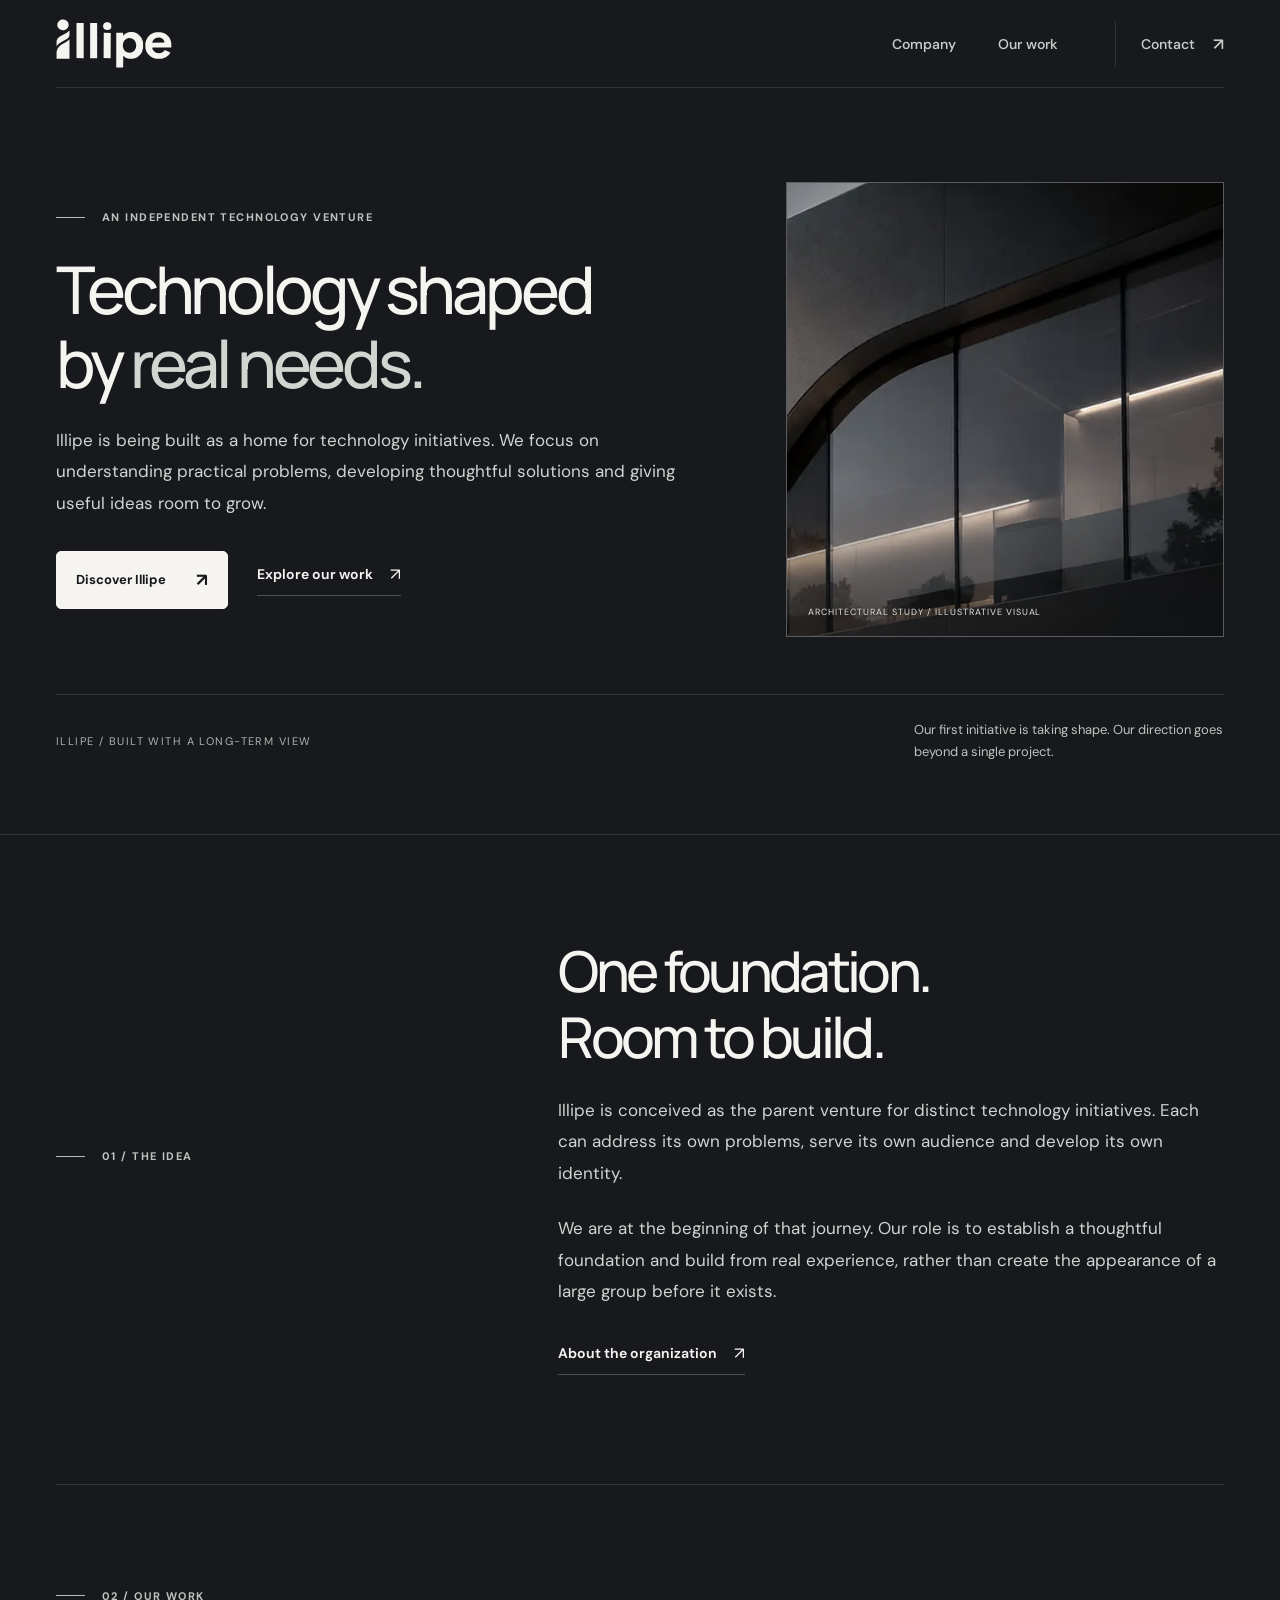
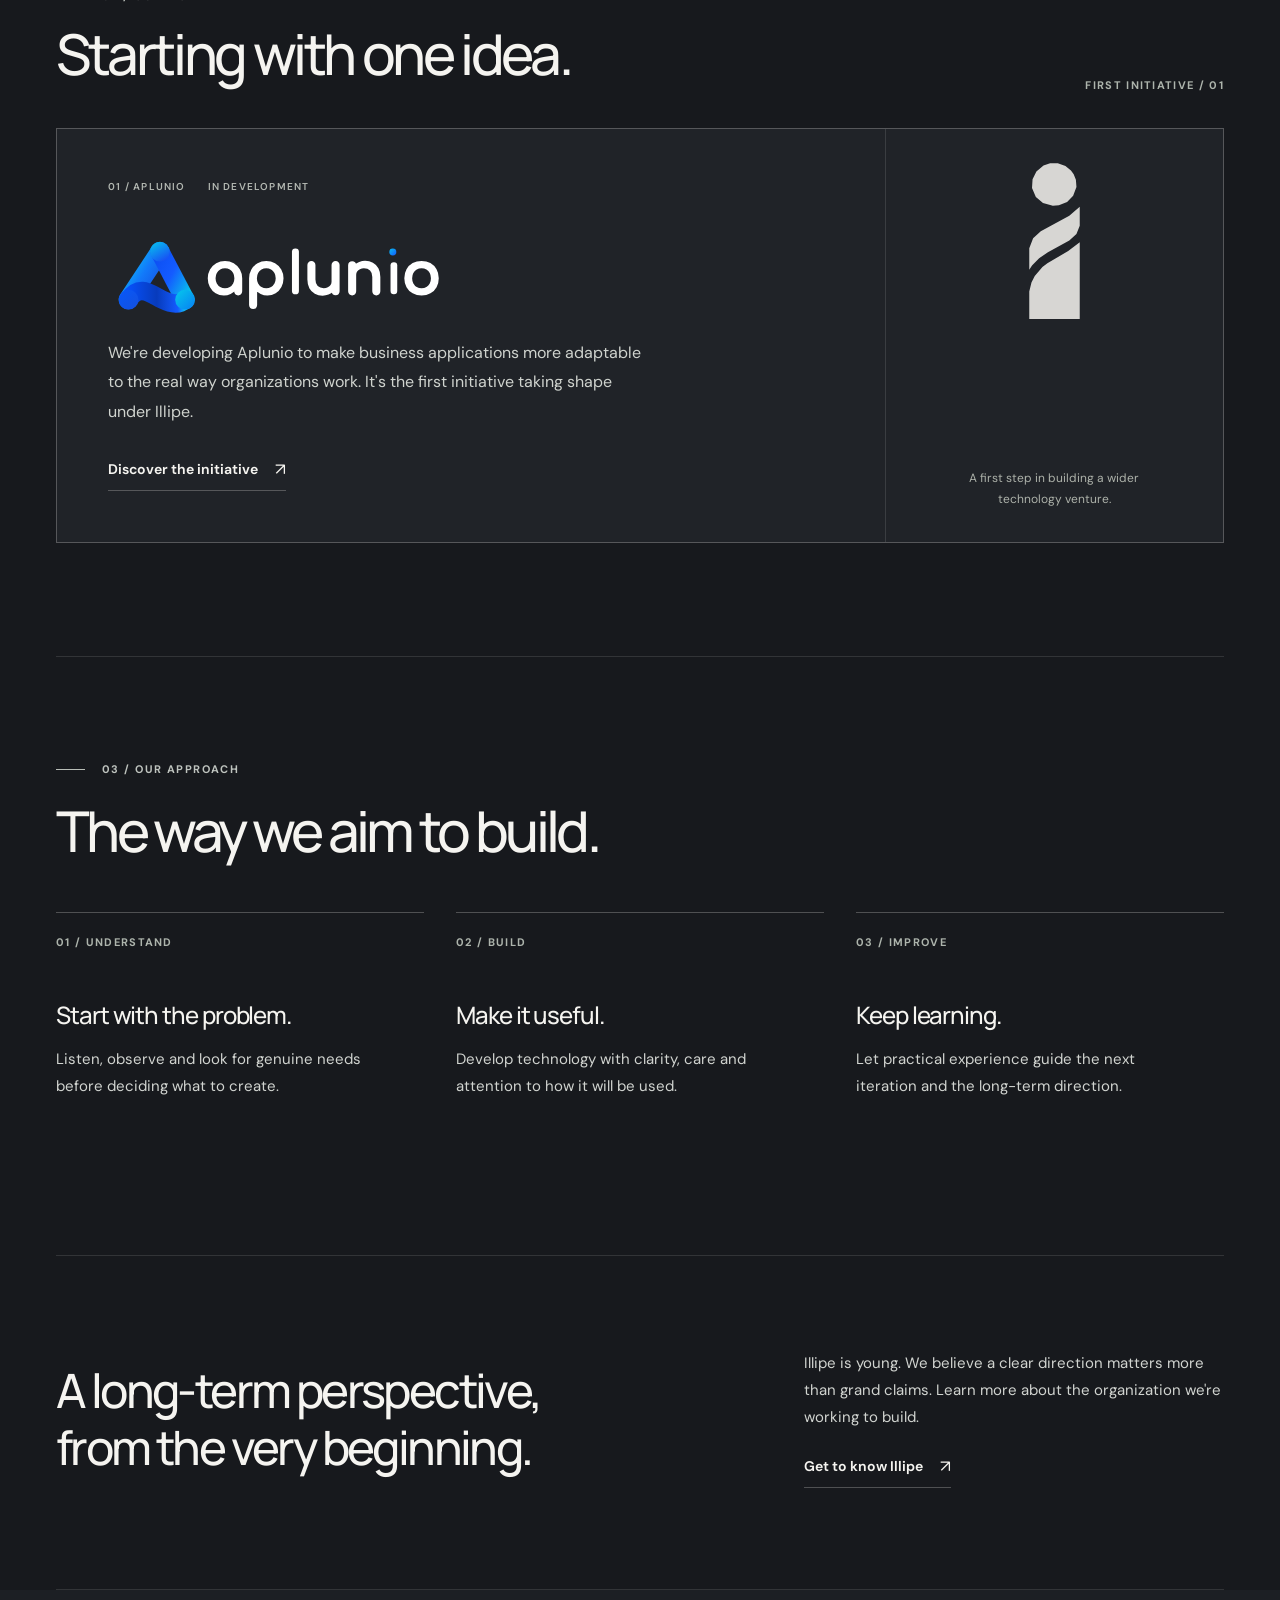
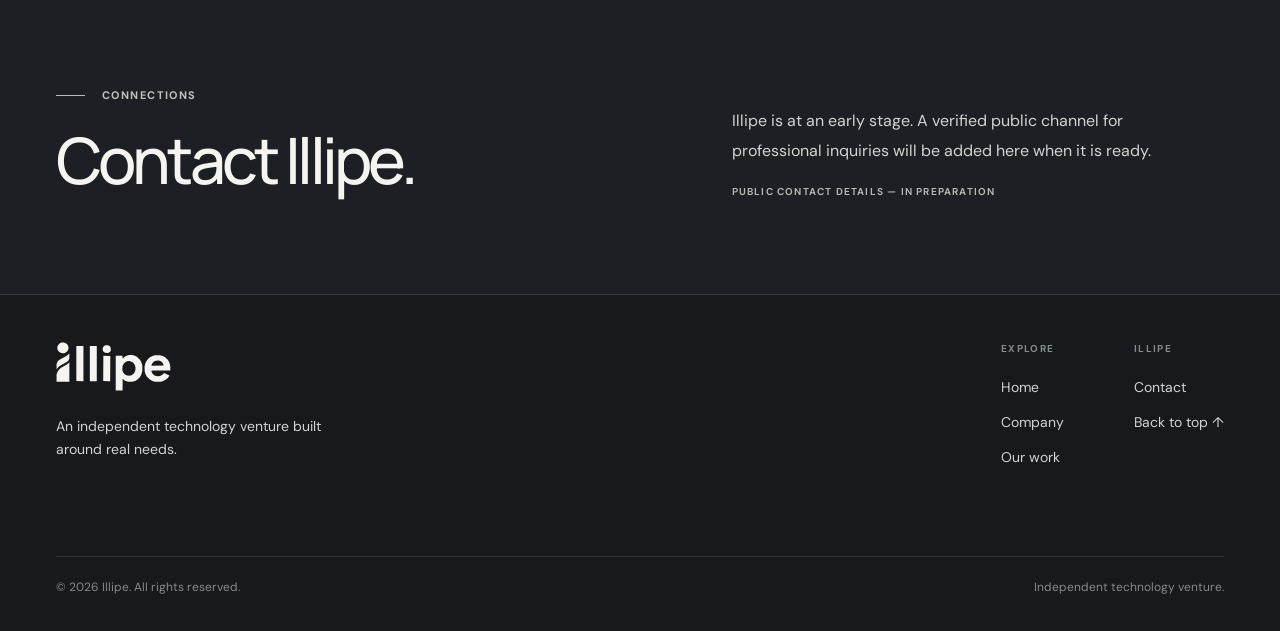
==== index.html @ df29bdf5 "brand: use real Aplunio vector wordmark from original V1 brand kit" ====
<!doctype html>
<html lang="en">
<head>
  <meta charset="utf-8">
  <meta name="viewport" content="width=device-width, initial-scale=1">
  <meta name="theme-color" content="#17191D">
  <meta name="description" content="Illipe is an independent technology venture creating and developing initiatives around real-world needs. Discover our approach and first initiative, Aplunio.">
  <meta name="robots" content="index,follow,max-image-preview:large">
  <meta property="og:type" content="website">
  <meta property="og:site_name" content="Illipe">
  <meta property="og:title" content="Illipe | Independent Technology Venture">
  <meta property="og:description" content="Illipe is an independent technology venture creating and developing initiatives around real-world needs. Discover our approach and first initiative, Aplunio.">
  <meta property="og:url" content="https://illipe.org/">
  <meta property="og:locale" content="en_US">
  <meta name="twitter:card" content="summary">
  <link rel="canonical" href="https://illipe.org/">
  <link rel="icon" type="image/svg+xml" href="/favicon.svg">
  <link rel="preconnect" href="https://fonts.googleapis.com">
  <link rel="preconnect" href="https://fonts.gstatic.com" crossorigin>
  <link href="https://fonts.googleapis.com/css2?family=DM+Sans:wght@400;500;600;700&family=Manrope:wght@400;500;600;700&display=swap" rel="stylesheet">
  <script type="application/ld+json">{"@context":"https://schema.org","@graph":[{"@type":"WebSite","@id":"https://illipe.org/#website","name":"Illipe","alternateName":"illipe.org","url":"https://illipe.org/","description":"Illipe is an independent technology venture focused on real-world needs.","inLanguage":"en","publisher":{"@id":"https://illipe.org/#organization"}},{"@type":"Organization","@id":"https://illipe.org/#organization","name":"Illipe","url":"https://illipe.org/","description":"An independent founder-led technology venture developing initiatives focused on real-world needs.","logo":{"@type":"ImageObject","url":"https://illipe.org/assets/illipe-brandmark.svg","width":256,"height":256}},{"@type":"WebPage","@id":"https://illipe.org/#webpage","url":"https://illipe.org/","name":"Illipe | Independent Technology Venture","description":"Illipe is an independent technology venture creating and developing initiatives around real-world needs. Discover our approach and first initiative, Aplunio.","isPartOf":{"@id":"https://illipe.org/#website"},"about":{"@id":"https://illipe.org/#organization"},"inLanguage":"en"}]}</script>
  <link rel="stylesheet" href="/styles.css">
  <script src="/main.js" defer></script>
  <title>Illipe | Independent Technology Venture</title>
</head>
<body>
  <a class="skip-link" href="#main">Skip to main content</a>
  <header class="site-header" id="top">
  <div class="container header-inner">
    <a class="wordmark" href="/" aria-label="Illipe — home"><img src="/assets/illipe-wordmark.svg" width="116" height="50" alt="illipe" /></a>
    <div class="nav-wrap">
      <nav class="main-nav" aria-label="Primary navigation">
        <a href="/company/">Company</a>
        <a href="/work/">Our work</a>
      </nav>
      <a class="contact-nav" href="/#contact">Contact <span aria-hidden="true">↗</span></a>
    </div>
    <button class="menu-toggle" type="button" aria-label="Open navigation" aria-expanded="false" aria-controls="mobile-nav"><span></span><span></span></button>
  </div>
  <nav class="mobile-nav" id="mobile-nav" aria-label="Mobile navigation">
    <a href="/">Home</a>
    <a href="/company/">Company</a>
    <a href="/work/">Our work</a>
    <a href="/#contact">Contact</a>
  </nav>
</header>
  <main id="main">
<section class="hero" aria-labelledby="home-heading">
  <div class="container hero-inner">
    <div class="hero-main">
      <div class="hero-copy">
      <div class="section-kicker">An independent technology venture</div>
      <h1 class="display" id="home-heading">Technology shaped<br>by <span class="soft">real needs.</span></h1>
      <p class="copy lead hero-intro">Illipe is being built as a home for technology initiatives. We focus on understanding practical problems, developing thoughtful solutions and giving useful ideas room to grow.</p>
      <div class="hero-actions">
        <a class="button-outline" href="/company/">Discover Illipe <span aria-hidden="true">↗</span></a>
        <a class="text-link" href="/work/">Explore our work <span aria-hidden="true">↗</span></a>
      </div>
      </div>
      <figure class="hero-photo">
        <img src="/assets/illipe-hero-editorial.webp" alt="Conceptual architectural detail of a curved contemporary building, not an Illipe office" width="510" height="550" decoding="async" fetchpriority="high">
        <figcaption>ARCHITECTURAL STUDY / ILLUSTRATIVE VISUAL</figcaption>
      </figure>
    </div>
    <div class="hero-bottom">
      <span>ILLIPE / BUILT WITH A LONG-TERM VIEW</span>
      <p>Our first initiative is taking shape. Our direction goes beyond a single project.</p>
    </div>
  </div>
</section>

<section class="split-section container" aria-labelledby="identity-heading">
  <div class="section-kicker">01 / The idea</div>
  <div class="split-body">
    <h2 class="section-title" id="identity-heading">One foundation.<br>Room to build.</h2>
    <p class="copy">Illipe is conceived as the parent venture for distinct technology initiatives. Each can address its own problems, serve its own audience and develop its own identity.</p>
    <p class="copy">We are at the beginning of that journey. Our role is to establish a thoughtful foundation and build from real experience, rather than create the appearance of a large group before it exists.</p>
    <a class="text-link" href="/company/">About the organization <span aria-hidden="true">↗</span></a>
  </div>
</section>

<section class="work-section container" aria-labelledby="work-home-heading">
  <div class="section-heading">
    <div><div class="section-kicker">02 / Our work</div><h2 id="work-home-heading">Starting with one idea.</h2></div>
    <span class="section-number">FIRST INITIATIVE / 01</span>
  </div>
  <article class="work-feature">
    <div class="work-description">
      <div class="work-meta"><span>01 / APLUNIO</span><span>IN DEVELOPMENT</span></div>
      <h3 class="aplunio-heading"><img src="/assets/aplunio-logo-on-dark.svg" alt="Aplunio" width="420" height="104" decoding="async"></h3>
      <p>We're developing Aplunio to make business applications more adaptable to the real way organizations work. It's the first initiative taking shape under Illipe.</p>
      <a class="text-link" href="/work/#aplunio">Discover the initiative <span aria-hidden="true">↗</span></a>
    </div>
    <div class="work-side" aria-hidden="true">
      <img src="/assets/illipe-i.svg" alt="">
      <div class="side-caption">A first step in building a wider technology venture.</div>
    </div>
  </article>
</section>

<section class="principle-section container" aria-labelledby="approach-heading" id="approach">
  <div class="section-kicker">03 / Our approach</div>
  <h2 class="section-title" id="approach-heading" style="margin-top:22px">The way we aim to build.</h2>
  <div class="principle-grid">
    <article class="principle"><span class="section-number">01 / UNDERSTAND</span><h3>Start with the problem.</h3><p>Listen, observe and look for genuine needs before deciding what to create.</p></article>
    <article class="principle"><span class="section-number">02 / BUILD</span><h3>Make it useful.</h3><p>Develop technology with clarity, care and attention to how it will be used.</p></article>
    <article class="principle"><span class="section-number">03 / IMPROVE</span><h3>Keep learning.</h3><p>Let practical experience guide the next iteration and the long-term direction.</p></article>
  </div>
</section>

<section class="next-section container" aria-labelledby="next-heading">
  <h2 id="next-heading">A long-term perspective,<br>from the very beginning.</h2>
  <div class="next-right">
    <p>Illipe is young. We believe a clear direction matters more than grand claims. Learn more about the organization we're working to build.</p>
    <a class="text-link" href="/company/">Get to know Illipe <span aria-hidden="true">↗</span></a>
  </div>
</section>
<section class="contact-section" id="contact" aria-labelledby="contact-heading">
  <div class="container contact-grid">
    <div>
      <div class="section-kicker">Connections</div>
      <h2 id="contact-heading">Contact Illipe.</h2>
    </div>
    <div>
      <p>Illipe is at an early stage. A verified public channel for professional inquiries will be added here when it is ready.</p>
      <span class="contact-status">PUBLIC CONTACT DETAILS — IN PREPARATION</span>
    </div>
  </div>
</section></main>
  <footer class="site-footer">
  <div class="container">
    <div class="footer-upper">
      <div><a class="wordmark" href="/" aria-label="Illipe — home"><img src="/assets/illipe-wordmark.svg" width="116" height="50" alt="illipe" /></a><p class="footer-descriptor">An independent technology venture built around real needs.</p></div>
      <nav class="footer-nav" aria-label="Footer navigation">
        <div class="footer-nav-col"><strong>EXPLORE</strong><a href="/">Home</a><a href="/company/">Company</a><a href="/work/">Our work</a></div>
        <div class="footer-nav-col"><strong>ILLIPE</strong><a href="/#contact">Contact</a><a href="#top">Back to top ↑</a></div>
      </nav>
    </div>
    <div class="footer-bottom">
      <span>© <span id="year">2026</span> Illipe. All rights reserved.</span>
      <span>Independent technology venture.</span>
    </div>
  </div>
</footer>
</body>
</html>
---- styles.css ----
/* ILLIPE — institutional web v2
   Corporate working colors from Notion: #17191D / #F5F4F0 / #858C86
   Typography: provisional Manrope & DM Sans, not a finalized brand font.
   Editorial, responsive, reduced-motion-safe. No visual effects or scroll animations. */
:root {
  color-scheme: dark;
  --ink: #17191D;
  --paper: #F5F4F0;
  --muted: #858C86;
  --soft: #C9CCC7;
  --line: rgba(245,244,240,.15);
  --line-strong: rgba(245,244,240,.29);
  --surface: #202328;
  --surface-2: #24272C;
  --content: 1240px;
}
*,*::before,*::after{box-sizing:border-box}
html{scroll-padding-top:110px}
body{margin:0;min-width:320px;background:var(--ink);color:var(--paper);font-family:"DM Sans",system-ui,-apple-system,"Segoe UI",sans-serif;-webkit-font-smoothing:antialiased}
img,svg{max-width:100%}
a{color:inherit;text-decoration:none}
button{font:inherit}
::selection{background:var(--paper);color:var(--ink)}
:focus-visible{outline:2px solid var(--paper);outline-offset:5px}
.container{width:min(calc(100% - 112px),var(--content));margin-inline:auto}
.sr-only{position:absolute!important;clip:rect(0,0,0,0);width:1px;height:1px;margin:-1px;border:0;padding:0;overflow:hidden;white-space:nowrap}
.skip-link{position:absolute;top:-100px;left:16px;z-index:200;padding:12px 17px;color:var(--ink);background:var(--paper)}
.skip-link:focus{top:12px}
.site-header{position:relative;z-index:30;background:var(--ink)}
.header-inner{height:92px;display:flex;align-items:center;justify-content:space-between;gap:30px;border-bottom:1px solid var(--line)}
.wordmark{display:inline-flex;align-items:center;flex:none}
.wordmark img{display:block;width:116px;height:auto}
.nav-wrap{display:flex;align-items:center;gap:54px}
.main-nav{display:flex;align-items:center;gap:42px}
.main-nav a,.contact-nav{font-size:13px;font-weight:550;color:#C8CCC9}
.main-nav a[aria-current=page]{color:var(--paper)}
.main-nav a[aria-current=page]::after{content:"";height:1px;background:var(--paper);display:block;margin-top:6px}
.main-nav a:hover,.contact-nav:hover{color:var(--paper)}
.contact-nav{display:inline-flex;gap:18px;align-items:center;padding:12px 0 12px 25px;border-left:1px solid var(--line)}
.contact-nav span{font-size:17px}
.menu-toggle{display:none;flex-direction:column;justify-content:center;align-items:center;gap:6px;width:44px;height:44px;border:1px solid var(--line);border-radius:4px;color:var(--paper);background:transparent;cursor:pointer}
.menu-toggle span{width:19px;height:1px;background:currentColor}
.mobile-nav{display:none}
.section-kicker{display:flex;align-items:center;gap:17px;color:#A5AAA6;font-size:10px;font-weight:700;letter-spacing:.17em;text-transform:uppercase}
.section-kicker::before{content:"";display:block;width:27px;height:1px;background:#9BA09B;flex:none}
.section-number{color:var(--muted);font-size:11px;font-weight:700;letter-spacing:.12em}
.display,.section-title,.page-title,.feature-title{font-family:"Manrope","DM Sans",sans-serif;font-weight:500;letter-spacing:-.065em}
.display{font-size:clamp(52px,7.25vw,106px);line-height:1.065;margin:31px 0 28px;max-width:1120px}
.display .soft{color:#B9BDB9}
.copy{color:var(--soft);line-height:1.82;font-size:16px}
.lead{font-size:clamp(16px,1.55vw,19px);max-width:680px}
.text-link{display:inline-flex;gap:17px;align-items:center;font-size:13px;font-weight:650;color:var(--paper);border-bottom:1px solid var(--line-strong);padding-bottom:10px}
.text-link:hover{border-bottom-color:var(--paper)}
.text-link span{font-size:17px;font-weight:400}
.button-outline{display:inline-flex;align-items:center;justify-content:space-between;gap:30px;border:1px solid var(--line-strong);border-radius:5px;padding:16px 19px;color:var(--paper);font-size:13px;font-weight:650;background:transparent}
.button-outline:hover{border-color:var(--paper);background:var(--surface)}
.button-outline span{font-size:18px}
.hero{border-bottom:1px solid var(--line)}
.hero-inner{padding-top:125px;padding-bottom:104px}
.hero-main{max-width:1050px}
.hero-intro{max-width:690px}
.hero-actions{display:flex;align-items:center;gap:35px;flex-wrap:wrap;margin-top:38px}
.hero-bottom{display:flex;gap:26px;align-items:center;justify-content:space-between;margin-top:94px;padding-top:24px;border-top:1px solid var(--line)}
.hero-bottom>span{color:var(--muted);font-size:10px;letter-spacing:.13em}
.hero-bottom>p{margin:0;max-width:310px;color:#B2B6B0;font-size:12px;line-height:1.7}
.split-section{display:grid;grid-template-columns:34% minmax(0,1fr);gap:9%;padding-top:105px;padding-bottom:108px;border-bottom:1px solid var(--line)}
.split-section .eyebrow{margin:0}
.section-title{font-size:clamp(37px,4.4vw,64px);line-height:1.17;margin:0 0 25px}
.split-body{max-width:780px}
.split-body p{max-width:720px;margin:0 0 24px}
.split-body p:last-of-type{margin-bottom:0}
.split-body .text-link{margin-top:34px}
.small-note{margin-top:38px;color:var(--muted);font-size:11px;letter-spacing:.1em;line-height:1.7}
.section-heading{display:flex;align-items:end;justify-content:space-between;gap:20px;margin-bottom:36px}
.section-heading h2{margin:12px 0 0;font-family:"Manrope",sans-serif;letter-spacing:-.06em;font-weight:500;font-size:clamp(36px,4.4vw,57px)}
.work-section{padding-top:105px;padding-bottom:115px;border-bottom:1px solid var(--line)}
.work-feature{display:grid;grid-template-columns:1.2fr .85fr;gap:36px;align-items:stretch;min-height:330px;border:1px solid var(--line-strong);background:var(--surface)}
.work-description{padding:clamp(30px,4.4vw,64px);display:flex;flex-direction:column;align-items:start}
.work-meta{display:flex;gap:22px;align-items:center;color:#B3B8B2;font-size:10px;letter-spacing:.12em;font-weight:600}
.work-feature h3{font-family:"Manrope",sans-serif;font-size:clamp(47px,5.5vw,78px);line-height:1.1;letter-spacing:-.07em;font-weight:500;margin:37px 0 15px}
.work-feature p{font-size:15px;line-height:1.85;color:#CFD3CE;max-width:540px;margin:0 0 32px}
.work-feature .text-link{margin-top:auto}
.work-side{border-left:1px solid var(--line);padding:48px;display:flex;flex-direction:column;justify-content:space-between}
.work-side img{display:block;width:70px;height:150px;object-fit:contain;object-position:top;opacity:.64}
.work-side .side-caption{font-size:11px;color:#ADB2AA;max-width:210px;line-height:1.75}
.principle-section{padding-top:105px;padding-bottom:125px;border-bottom:1px solid var(--line)}
.principle-grid{display:grid;grid-template-columns:repeat(3,minmax(0,1fr));gap:25px;margin-top:48px}
.principle{border-top:1px solid var(--line-strong);padding-top:22px}
.principle .section-number{display:block;margin-bottom:56px}
.principle h3{font-family:"Manrope",sans-serif;font-size:clamp(21px,2.3vw,30px);font-weight:500;letter-spacing:-.045em;margin:0 0 15px}
.principle p{font-size:14px;line-height:1.8;color:var(--soft);max-width:310px;margin:0}
.next-section{display:grid;grid-template-columns:1fr 1fr;gap:50px;align-items:center;padding-top:94px;padding-bottom:101px;border-bottom:1px solid var(--line)}
.next-section h2{margin:0;font-family:"Manrope",sans-serif;letter-spacing:-.055em;font-weight:500;font-size:clamp(32px,3.7vw,52px);line-height:1.2}
.next-right{justify-self:end;max-width:420px}
.next-right p{font-size:15px;line-height:1.8;color:var(--soft);margin:0 0 24px}

/* Interior pages */
.page-hero{border-bottom:1px solid var(--line)}
.page-hero-inner{padding-top:104px;padding-bottom:112px}
.page-title{font-size:clamp(52px,6.5vw,91px);line-height:1.11;max-width:1060px;margin:30px 0 25px}
.page-hero .lead{max-width:730px;margin:0}
.page-subline{display:flex;justify-content:space-between;align-items:center;gap:30px;margin-top:80px;padding-top:22px;border-top:1px solid var(--line);color:var(--muted);font-size:11px;letter-spacing:.11em}
.article-section{padding-top:110px;padding-bottom:116px;border-bottom:1px solid var(--line)}
.article-grid{display:grid;grid-template-columns:34% 1fr;gap:9%}
.article-grid h2{font-family:"Manrope",sans-serif;font-size:clamp(34px,4vw,53px);font-weight:500;letter-spacing:-.059em;line-height:1.2;margin:20px 0 0}
.article-copy{padding-top:6px}
.article-copy p{font-size:17px;line-height:1.86;color:var(--soft);margin:0 0 25px}
.article-copy p:first-child{color:var(--paper)}
.article-copy p:last-child{margin:0}
.framework-section{padding-top:110px;padding-bottom:120px;border-bottom:1px solid var(--line)}
.framework-heading{max-width:760px}
.framework-heading h2{font-family:"Manrope",sans-serif;font-size:clamp(38px,4.7vw,64px);font-weight:500;letter-spacing:-.06em;line-height:1.2;margin:19px 0 19px}
.framework-heading p{font-size:16px;color:var(--soft);line-height:1.85;max-width:590px}
.framework-list{display:grid;grid-template-columns:repeat(3,1fr);gap:30px;margin-top:52px}
.framework-item{border-top:1px solid var(--line-strong);padding-top:19px}
.framework-item span{font-size:11px;color:var(--muted)}
.framework-item h3{font-family:"Manrope",sans-serif;font-size:25px;letter-spacing:-.045em;font-weight:500;margin:54px 0 13px}
.framework-item p{font-size:14px;color:var(--soft);line-height:1.75;margin:0}
.identity-quote{padding-top:91px;padding-bottom:96px;border-bottom:1px solid var(--line)}
.identity-quote p{font-family:"Manrope",sans-serif;font-size:clamp(30px,4.2vw,58px);line-height:1.25;font-weight:500;letter-spacing:-.057em;max-width:950px;margin:0 0 28px}
.identity-quote .source-note{color:var(--muted);font-size:12px;letter-spacing:.09em}
.work-detail{padding-top:110px;padding-bottom:120px;border-bottom:1px solid var(--line)}
.work-detail-article{display:grid;grid-template-columns:30% 1fr;gap:8%;border-top:1px solid var(--line-strong);padding-top:34px}
.work-detail-name{display:flex;flex-direction:column;justify-content:space-between;gap:50px}
.work-detail-name h2{font-family:"Manrope",sans-serif;font-size:clamp(48px,5.8vw,82px);font-weight:500;letter-spacing:-.07em;margin:9px 0 0}
.work-detail-name .section-number{display:block}
.work-detail-copy .status-label{display:inline-block;border:1px solid var(--line-strong);padding:8px 12px;font-size:10px;letter-spacing:.13em;font-weight:650;color:var(--soft)}
.work-detail-copy h3{font-family:"Manrope",sans-serif;font-size:clamp(30px,3.6vw,48px);font-weight:500;line-height:1.2;letter-spacing:-.058em;max-width:670px;margin:31px 0 22px}
.work-detail-copy p{font-size:16px;color:var(--soft);line-height:1.85;max-width:620px}
.detail-facts{display:grid;grid-template-columns:repeat(2,1fr);gap:25px;margin-top:53px;border-top:1px solid var(--line);padding-top:22px}
.detail-facts dt{font-size:10px;letter-spacing:.15em;color:var(--muted);margin-bottom:10px}
.detail-facts dd{margin:0;font-size:13px;line-height:1.65;color:var(--paper)}
.honesty-section{padding-top:80px;padding-bottom:95px;border-bottom:1px solid var(--line)}
.honesty-section .article-grid{align-items:start}
.honesty-section h2{max-width:370px}

/* Contact and footer */
.contact-section{padding-top:98px;padding-bottom:96px;border-bottom:1px solid var(--line)}
.contact-grid{display:grid;grid-template-columns:1fr .9fr;gap:11%;align-items:end}
.contact-grid h2{font-family:"Manrope",sans-serif;font-weight:500;letter-spacing:-.06em;font-size:clamp(42px,5vw,68px);line-height:1.18;margin:20px 0 0}
.contact-grid p{color:var(--soft);font-size:15px;line-height:1.86;max-width:470px;margin:0}
.contact-grid .contact-status{display:block;color:var(--muted);font-size:10px;letter-spacing:.12em;margin-top:19px;font-weight:650}
.site-footer{padding-top:47px;padding-bottom:36px}
.footer-upper{display:flex;justify-content:space-between;gap:50px;align-items:start;padding-bottom:80px}
.footer-upper .wordmark img{width:115px}
.footer-descriptor{font-size:13px;color:var(--soft);margin-top:19px;max-width:290px;line-height:1.7}
.footer-nav{display:flex;gap:70px}
.footer-nav-col{display:flex;flex-direction:column;gap:17px}
.footer-nav-col strong{font-size:10px;letter-spacing:.13em;color:var(--muted);font-weight:700;margin-bottom:6px}
.footer-nav-col a{font-size:13px;color:var(--soft)}
.footer-nav-col a:hover{color:var(--paper)}
.footer-bottom{border-top:1px solid var(--line);padding-top:22px;display:flex;align-items:center;justify-content:space-between;gap:20px;color:var(--muted);font-size:11px}
.footer-bottom a:hover{color:var(--paper)}

/* Responsive layouts */
@media(max-width:1050px){
 .container{width:calc(100% - 74px)}
 .main-nav{gap:27px}
 .nav-wrap{gap:34px}
 .split-section,.article-grid{grid-template-columns:33% 1fr;gap:6%}
 .work-side{padding:34px}
 .contact-grid{gap:7%}
 .footer-nav{gap:37px}
}
@media(max-width:760px){
 html{scroll-padding-top:78px}
 .container{width:calc(100% - 38px)}
 .header-inner{height:75px}
 .wordmark img{width:104px}
 .nav-wrap{display:none}
 .menu-toggle{display:flex}
 .mobile-nav{display:none;flex-direction:column;background:var(--ink);border-bottom:1px solid var(--line);padding:0 19px 12px}
 .mobile-nav.is-open{display:flex}
 html:not(.js) .mobile-nav{display:flex}
 .mobile-nav a{padding:16px 0;font-size:14px;color:var(--paper);border-bottom:1px solid var(--line)}
 .hero-inner{padding-top:92px;padding-bottom:72px}
 .display{font-size:clamp(46px,9.7vw,73px);letter-spacing:-.063em}
 .lead,.copy{font-size:15px}
 .hero-bottom{margin-top:75px;align-items:start}
 .hero-bottom>p{max-width:210px}
 .hero-actions{gap:24px}
 .split-section{display:block;padding-top:76px;padding-bottom:82px}
 .split-section>.section-kicker{margin-bottom:26px}
 .section-title{font-size:clamp(37px,8.3vw,58px)}
 .work-section,.principle-section{padding-top:79px;padding-bottom:86px}
 .work-feature{grid-template-columns:1fr;min-height:0;gap:0}
 .work-description{padding:33px 28px}
 .work-feature h3{margin-top:37px;font-size:54px}
 .work-feature .text-link{margin-top:5px}
 .work-side{display:none}
 .principle-grid{grid-template-columns:1fr;gap:33px;margin-top:39px}
 .principle .section-number{margin-bottom:22px}
 .principle h3{font-size:26px}
 .principle p{max-width:510px}
 .next-section{grid-template-columns:1fr;gap:25px;padding-top:74px;padding-bottom:80px}
 .next-right{justify-self:start}
 .page-hero-inner{padding-top:89px;padding-bottom:83px}
 .page-title{font-size:clamp(47px,9vw,72px)}
 .page-subline{margin-top:66px}
 .article-section,.framework-section,.work-detail{padding-top:82px;padding-bottom:89px}
 .article-grid{display:block}
 .article-grid h2{margin:17px 0 30px}
 .article-copy p{font-size:16px}
 .framework-list{grid-template-columns:1fr;gap:26px;margin-top:39px}
 .framework-item h3{margin:21px 0 10px}
 .identity-quote{padding-top:78px;padding-bottom:85px}
 .identity-quote p{font-size:clamp(30px,6.8vw,49px)}
 .work-detail-article{grid-template-columns:1fr;gap:33px}
 .work-detail-name{gap:8px}
 .work-detail-name h2{font-size:63px}
 .work-detail-copy h3{font-size:clamp(30px,7vw,45px)}
 .honesty-section{padding-top:72px;padding-bottom:85px}
 .contact-section{padding-top:83px;padding-bottom:84px}
 .contact-grid{grid-template-columns:1fr;gap:27px}
 .contact-grid h2{font-size:53px}
 .footer-upper{gap:37px;padding-bottom:57px}
 .footer-nav{gap:26px}
}
@media(max-width:520px){
 .display{font-size:clamp(43px,10.6vw,58px)}
 .hero-bottom{flex-direction:column;gap:12px}
 .hero-bottom>p{max-width:none}
 .section-heading{display:block}
 .section-heading h2{margin-top:17px}
 .work-feature h3{font-size:49px}
 .work-meta{flex-direction:column;align-items:start;gap:9px}
 .work-feature p{font-size:14px}
 .page-title{font-size:clamp(43px,10vw,57px)}
 .page-subline{font-size:9px}
 .detail-facts{grid-template-columns:1fr;gap:23px}
 .footer-upper{flex-direction:column}
 .footer-nav{width:100%;justify-content:space-between;gap:20px}
 .footer-bottom{flex-direction:column;align-items:start}
}
@media(prefers-reduced-motion:reduce){
 *,*::before,*::after{animation:none!important;transition:none!important;scroll-behavior:auto!important}
}


/* V2 editorial polish — authentic, understated, image-led first impression.
   Generated architecture is an illustrative study, not Illipe premises. */
:root {
  --soft: #D1D4D0;
  --line: rgba(245,244,240,.12);
  --line-strong: rgba(245,244,240,.25);
}
body{font-size:16px}
.container{width:min(calc(100% - 112px),1220px)}
.header-inner{height:88px}
.main-nav a,.contact-nav{font-size:14px}
.nav-wrap{gap:57px}
.section-kicker{font-size:11px;letter-spacing:.13em;color:#BEC3BE}
.section-kicker::before{background:#B8BDB7;width:29px}
.section-number{font-size:11px;color:#ADB4AC}
.hero-inner{padding-top:94px;padding-bottom:71px}
.hero-main{display:grid;grid-template-columns:minmax(0,1.52fr) minmax(0,1fr);gap:clamp(35px,5vw,80px);align-items:center;max-width:none}
.hero-copy{min-width:0}
.hero .display{font-size:clamp(48px,5.15vw,73px);line-height:1.12;letter-spacing:-.063em;margin:29px 0 24px;max-width:800px}
.hero .display .soft,.page-title span{color:#D2D5D0!important}
.hero-intro{max-width:650px;font-size:17px;line-height:1.85}
.hero-actions{gap:29px;margin-top:32px}
.button-outline{background:var(--paper);color:var(--ink);border-color:var(--paper);min-height:52px;font-weight:700}
.button-outline:hover{background:#E4E5E0;color:var(--ink);border-color:#E4E5E0}
.text-link{font-size:14px}
.hero-photo{position:relative;isolation:isolate;margin:0;overflow:hidden;background:#26292D;border:1px solid var(--line-strong);height:455px;max-width:475px;width:100%}
.hero-photo::after{content:"";pointer-events:none;position:absolute;inset:0;background:linear-gradient(0deg,rgba(17,19,22,.64),transparent 33%);z-index:1}
.hero-photo img{display:block;object-fit:cover;object-position:center;width:100%;height:100%;filter:saturate(.8)}
.hero-photo figcaption{position:absolute;bottom:18px;left:21px;z-index:2;font-size:9px;letter-spacing:.11em;color:#E0E1DE;text-shadow:0 1px 2px #222;max-width:90%}
.hero-bottom{margin-top:57px}
.hero-bottom>span{font-size:11px;color:#ADB3AD}
.hero-bottom>p{font-size:13px;color:#BEC3BD}
.split-section{padding-top:103px;padding-bottom:109px}
.split-body .copy,.article-copy p{font-size:17px;line-height:1.85}
.work-section{padding-top:104px;padding-bottom:113px}
.work-feature{grid-template-columns:minmax(0,1fr) 29%;gap:0;min-height:374px;background:#202328;border-color:var(--line-strong)}
.work-description{padding:clamp(34px,4vw,59px)}
.work-feature h3{font-size:clamp(45px,5.4vw,74px);margin-top:44px;margin-bottom:18px}
.work-feature p{font-size:16px;line-height:1.84}
.work-side{position:relative;align-items:center;padding:32px;justify-content:space-between}
.work-side img{width:80px;height:163px;object-position:center;opacity:.86}
.work-side .side-caption{text-align:center;font-size:12px;max-width:210px}
.principle-grid{gap:32px}
.principle{min-height:218px}
.principle .section-number{margin-bottom:49px}
.principle h3{font-size:24px}
.principle p,.framework-item p{font-size:15px;line-height:1.8}
.page-hero-inner{padding-top:100px;padding-bottom:89px}
.page-title{font-size:clamp(53px,6.2vw,85px)}
.page-hero .lead{font-size:18px;line-height:1.84}
.page-subline{margin-top:76px}
.work-detail{padding-top:99px;padding-bottom:110px}
.work-brand-stamp{display:flex;align-items:center;gap:23px;border-top:1px solid var(--line);padding-top:28px;margin-top:36px}
.work-brand-stamp img{width:36px;height:104px;object-fit:contain;opacity:.8}
.work-brand-stamp span{font-size:11px;letter-spacing:.13em;line-height:1.7;color:#ADB4AC}
.identity-quote{position:relative;overflow:hidden;padding-top:103px;padding-bottom:109px}
.identity-quote p{position:relative;z-index:2;max-width:820px}
.identity-quote::after{content:"";pointer-events:none;position:absolute;right:6%;top:0;bottom:0;width:110px;opacity:.08;background:url("/assets/illipe-i.svg") center / contain no-repeat}
.contact-section{background:#1C1F24}
.contact-grid p{color:#D1D4D0;font-size:16px}
.contact-grid .contact-status{color:#B5BAB5}
.footer-nav-col a{font-size:14px}
.footer-descriptor{font-size:14px}
.footer-bottom{font-size:12px}
@media(max-width:1050px){
  .container{width:calc(100% - 74px)}
  .hero-main{grid-template-columns:minmax(0,1.35fr) minmax(0,1fr);gap:36px}
  .hero .display{font-size:clamp(47px,5.3vw,66px)}
  .hero-photo{height:425px}
  .work-feature{grid-template-columns:minmax(0,1fr) 30%}
}
@media(max-width:760px){
  .container{width:calc(100% - 38px)}
  .header-inner{height:76px}
  .hero-inner{padding-top:79px;padding-bottom:66px}
  .hero-main{display:block}
  .hero .display{font-size:clamp(45px,8.5vw,66px)}
  .hero-intro{font-size:16px}
  .hero-photo{margin-top:48px;width:100%;max-width:none;height:270px}
  .hero-photo img{object-position:center 45%}
  .hero-bottom{margin-top:41px}
  .hero-actions{gap:23px}
  .split-body .copy,.article-copy p{font-size:16px}
  .work-feature{grid-template-columns:1fr}
  .work-description{padding:34px 28px}
  .work-feature h3{font-size:54px}
  .work-feature p{font-size:15px}
  .work-side{display:flex;flex-direction:row;justify-content:flex-start;min-height:125px;gap:24px;padding:20px 27px;border-left:0;border-top:1px solid var(--line)}
  .work-side img{width:35px;height:80px}
  .work-side .side-caption{text-align:left;font-size:11px}
  .principle{min-height:0}
  .principle .section-number{margin-bottom:22px}
  .page-hero .lead{font-size:16px}
  .page-title{font-size:clamp(44px,9vw,66px)}
  .work-brand-stamp img{width:29px;height:80px}
  .identity-quote::after{opacity:.045}
  .contact-grid p{font-size:16px}
}
@media(max-width:520px){
  .hero .display{font-size:clamp(42px,10.1vw,54px)}
  .hero-actions{flex-direction:column;align-items:stretch;gap:14px}
  .hero-actions .button-outline{width:100%;min-height:51px}
  .hero-actions .text-link{align-self:flex-start;min-height:44px;padding-top:11px}
  .hero-photo{height:240px;margin-top:42px}
  .hero-photo figcaption{font-size:8px;left:14px;bottom:14px}
  .hero-bottom>span{font-size:10px}
  .work-side{gap:16px}
  .section-kicker{font-size:10px;letter-spacing:.1em}
}

/* Genuine Aplunio V1 brand kit logo (wordmark + blue symbol), not a placeholder. */
.aplunio-heading{margin-top:38px!important;margin-bottom:19px!important;line-height:1!important}
.aplunio-heading img{display:block;width:min(355px,100%);height:auto;object-fit:contain;object-position:left center}
.aplunio-detail-heading{margin-top:17px!important;line-height:1!important}
.aplunio-detail-heading img{display:block;width:min(350px,100%);height:auto;object-fit:contain;object-position:left center}
@media(max-width:760px){.aplunio-heading img{width:min(320px,100%)}.aplunio-detail-heading img{width:min(320px,100%)}}
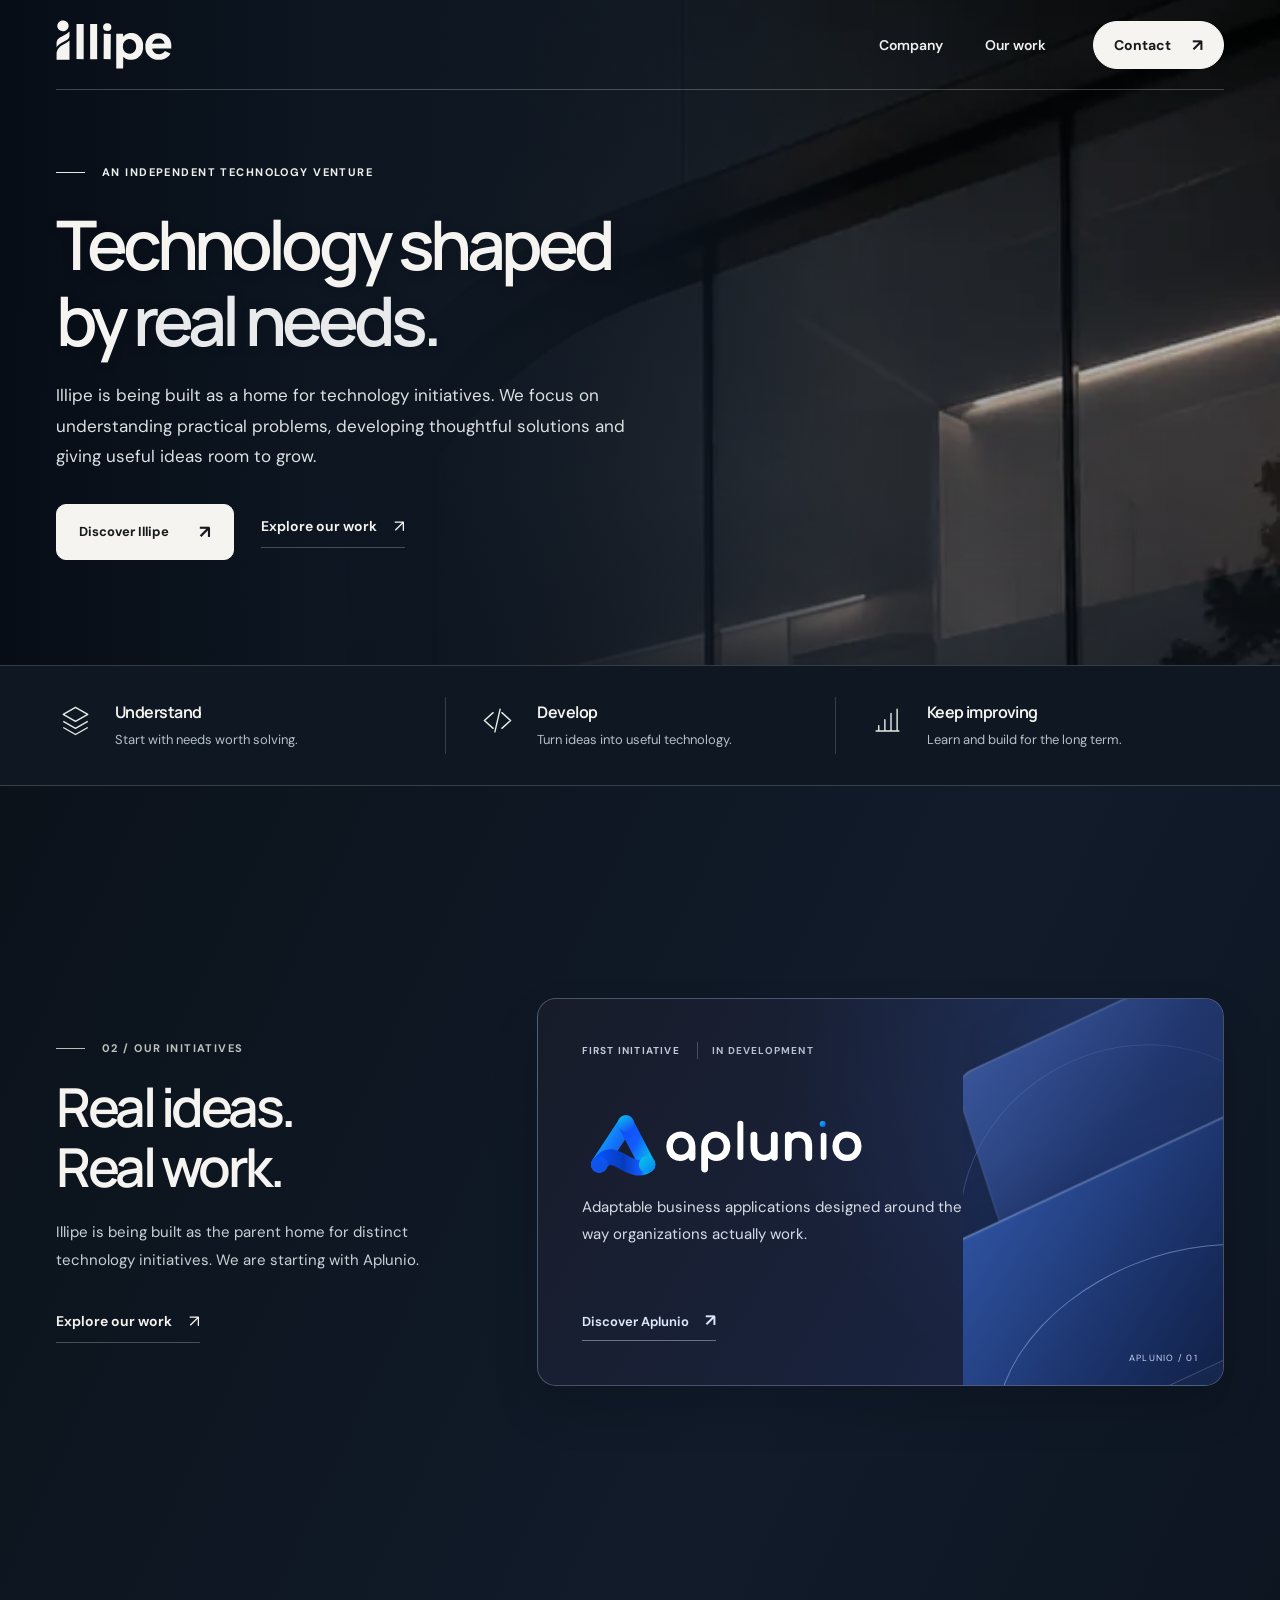
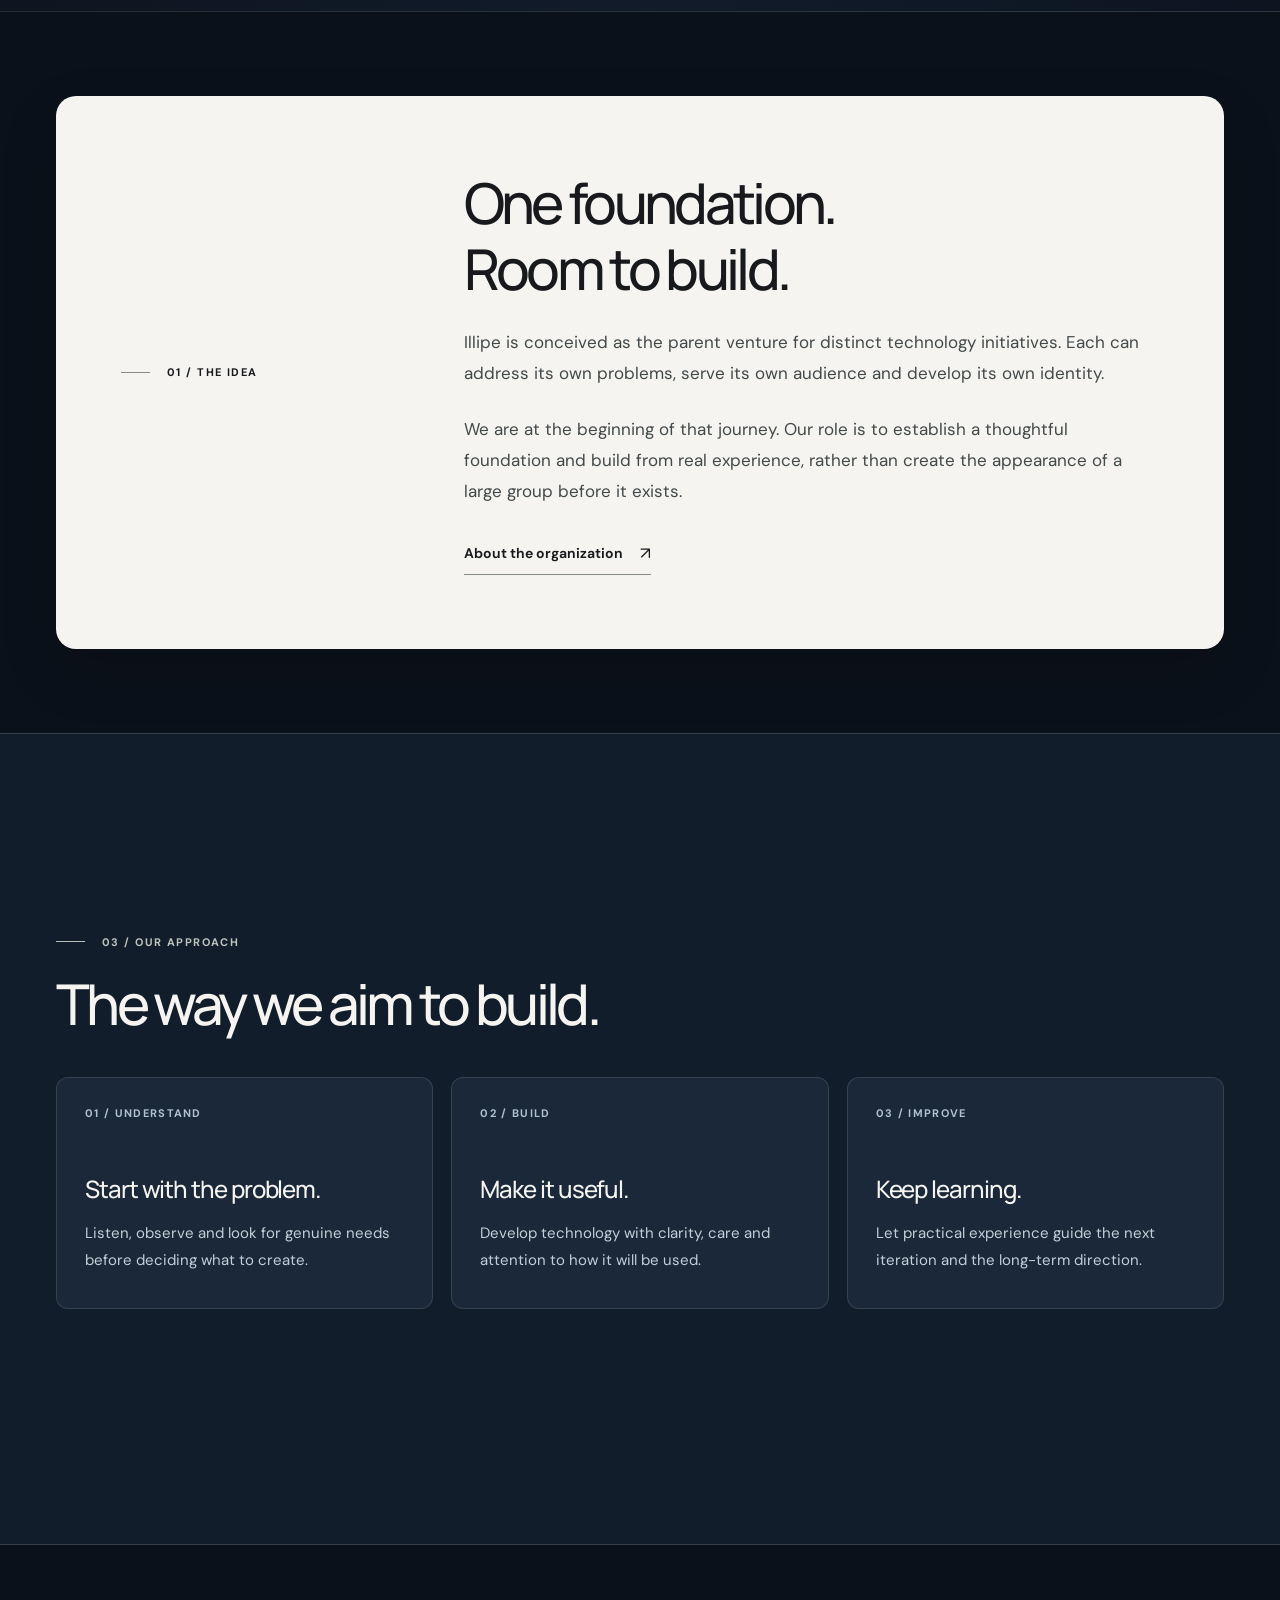
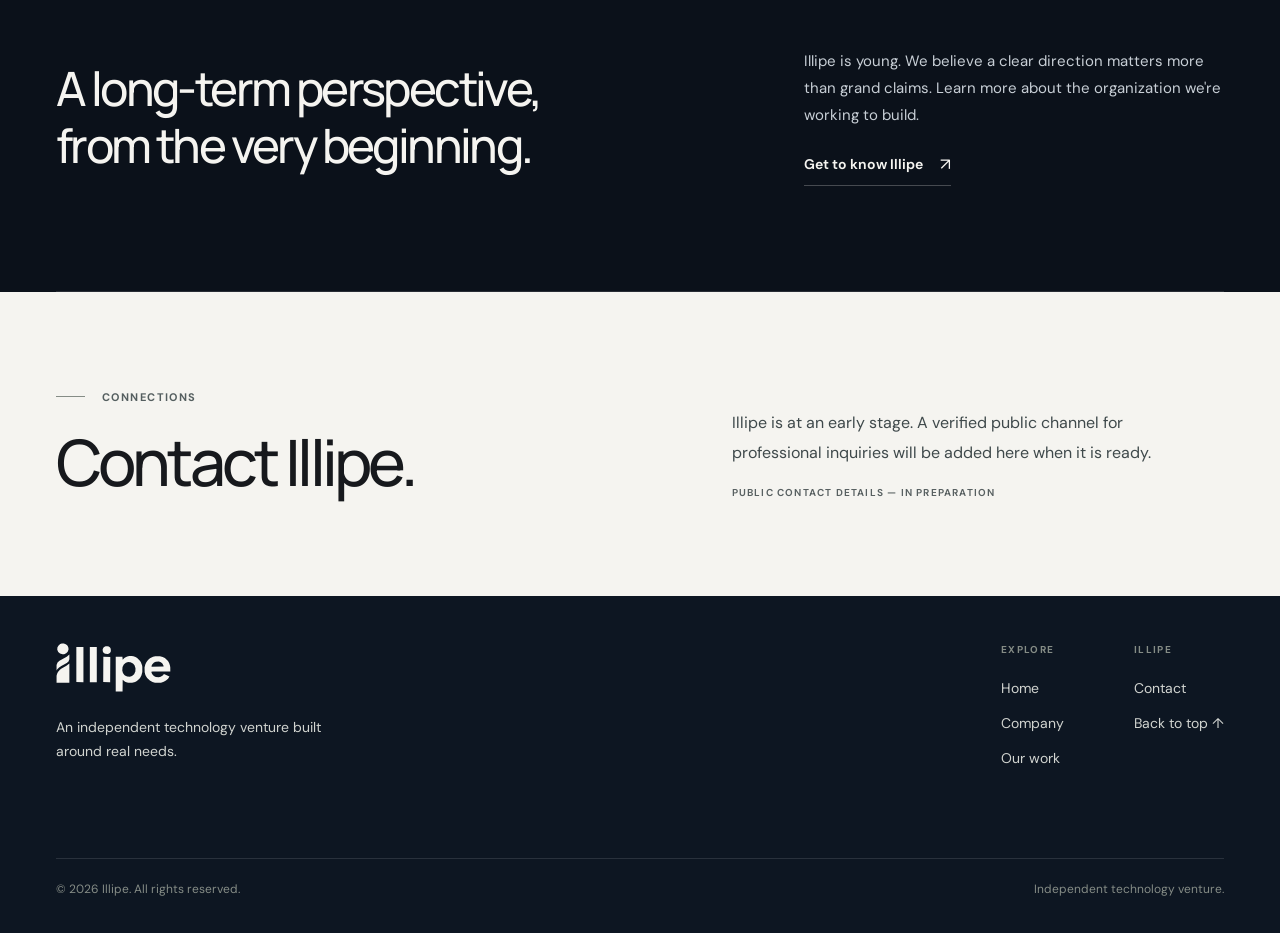
==== commit ab3c953d: "design: implement selected full-bleed editorial Illipe layout across three pages" ====
--- a/index.html
+++ b/index.html
@@ -23,7 +23,7 @@
   <script src="/main.js" defer></script>
   <title>Illipe | Independent Technology Venture</title>
 </head>
-<body>
+<body class="page-home">
   <a class="skip-link" href="#main">Skip to main content</a>
   <header class="site-header" id="top">
   <div class="container header-inner">
@@ -62,14 +62,42 @@
         <figcaption>ARCHITECTURAL STUDY / ILLUSTRATIVE VISUAL</figcaption>
       </figure>
     </div>
-    <div class="hero-bottom">
-      <span>ILLIPE / BUILT WITH A LONG-TERM VIEW</span>
-      <p>Our first initiative is taking shape. Our direction goes beyond a single project.</p>
+  </div>
+  <div class="value-bar">
+    <div class="container value-grid" aria-label="What guides our work">
+      <div class="value-item"><span class="value-icon" aria-hidden="true"><svg viewBox="0 0 40 40" fill="none"><path d="m20 5 14 8-14 8L6 13l14-8ZM6 21l14 8 14-8M6 28l14 8 14-8" stroke="currentColor" stroke-width="1.6" stroke-linejoin="round"/></svg></span><div><strong>Understand</strong><p>Start with needs worth solving.</p></div></div>
+      <div class="value-item"><span class="value-icon" aria-hidden="true"><svg viewBox="0 0 40 40" fill="none"><path d="m15 11-10 9 10 9m10-18 10 9-10 9M23 7l-6 26" stroke="currentColor" stroke-width="1.6" stroke-linecap="round" stroke-linejoin="round"/></svg></span><div><strong>Develop</strong><p>Turn ideas into useful technology.</p></div></div>
+      <div class="value-item"><span class="value-icon" aria-hidden="true"><svg viewBox="0 0 40 40" fill="none"><path d="M7 32h26M10 26v6m7-13v13m7-20v20m7-25v25" stroke="currentColor" stroke-width="1.6" stroke-linecap="round"/></svg></span><div><strong>Keep improving</strong><p>Learn and build for the long term.</p></div></div>
     </div>
   </div>
 </section>
 
-<section class="split-section container" aria-labelledby="identity-heading">
+<section class="work-section" aria-labelledby="work-home-heading">
+  <div class="container work-overview">
+    <div class="work-overview-copy">
+      <div class="section-kicker">02 / Our initiatives</div>
+      <h2 id="work-home-heading">Real ideas.<br>Real work.</h2>
+      <p class="copy">Illipe is being built as the parent home for distinct technology initiatives. We are starting with Aplunio.</p>
+      <a class="text-link" href="/work/">Explore our work <span aria-hidden="true">↗</span></a>
+    </div>
+    <article class="initiative-card" aria-labelledby="initiative-name">
+      <div class="initiative-info">
+        <span class="initiative-eyebrow">FIRST INITIATIVE <span>IN DEVELOPMENT</span></span>
+        <h3 id="initiative-name" class="aplunio-heading"><img src="/assets/aplunio-logo-on-dark.svg" alt="Aplunio" width="420" height="104" decoding="async"></h3>
+        <p>Adaptable business applications designed around the way organizations actually work.</p>
+        <a class="initiative-link" href="/work/#aplunio">Discover Aplunio <span aria-hidden="true">↗</span></a>
+      </div>
+      <div class="initiative-visual" aria-hidden="true">
+        <div class="visual-layer layer-back"></div>
+        <div class="visual-layer layer-front"></div>
+        <div class="visual-line"></div>
+        <div class="visual-caption">APLUNIO / 01</div>
+      </div>
+    </article>
+  </div>
+</section>
+
+<section class="split-section container home-identity" aria-labelledby="identity-heading">
   <div class="section-kicker">01 / The idea</div>
   <div class="split-body">
     <h2 class="section-title" id="identity-heading">One foundation.<br>Room to build.</h2>
@@ -79,32 +107,15 @@
   </div>
 </section>
 
-<section class="work-section container" aria-labelledby="work-home-heading">
-  <div class="section-heading">
-    <div><div class="section-kicker">02 / Our work</div><h2 id="work-home-heading">Starting with one idea.</h2></div>
-    <span class="section-number">FIRST INITIATIVE / 01</span>
-  </div>
-  <article class="work-feature">
-    <div class="work-description">
-      <div class="work-meta"><span>01 / APLUNIO</span><span>IN DEVELOPMENT</span></div>
-      <h3 class="aplunio-heading"><img src="/assets/aplunio-logo-on-dark.svg" alt="Aplunio" width="420" height="104" decoding="async"></h3>
-      <p>We're developing Aplunio to make business applications more adaptable to the real way organizations work. It's the first initiative taking shape under Illipe.</p>
-      <a class="text-link" href="/work/#aplunio">Discover the initiative <span aria-hidden="true">↗</span></a>
-    </div>
-    <div class="work-side" aria-hidden="true">
-      <img src="/assets/illipe-i.svg" alt="">
-      <div class="side-caption">A first step in building a wider technology venture.</div>
-    </div>
-  </article>
-</section>
-
-<section class="principle-section container" aria-labelledby="approach-heading" id="approach">
+<section class="principle-section" aria-labelledby="approach-heading" id="approach">
+  <div class="container">
   <div class="section-kicker">03 / Our approach</div>
   <h2 class="section-title" id="approach-heading" style="margin-top:22px">The way we aim to build.</h2>
   <div class="principle-grid">
     <article class="principle"><span class="section-number">01 / UNDERSTAND</span><h3>Start with the problem.</h3><p>Listen, observe and look for genuine needs before deciding what to create.</p></article>
     <article class="principle"><span class="section-number">02 / BUILD</span><h3>Make it useful.</h3><p>Develop technology with clarity, care and attention to how it will be used.</p></article>
     <article class="principle"><span class="section-number">03 / IMPROVE</span><h3>Keep learning.</h3><p>Let practical experience guide the next iteration and the long-term direction.</p></article>
+  </div>
   </div>
 </section>
 
--- a/styles.css
+++ b/styles.css
@@ -353,3 +353,169 @@
 .aplunio-detail-heading{margin-top:17px!important;line-height:1!important}
 .aplunio-detail-heading img{display:block;width:min(350px,100%);height:auto;object-fit:contain;object-position:left center}
 @media(max-width:760px){.aplunio-heading img{width:min(320px,100%)}.aplunio-detail-heading img{width:min(320px,100%)}}
+
+
+/* Illipe V3 — image-led institutional composition inspired by selected layout.
+   Corporate palette stays mineral-black / off-white / muted gray.
+   Aplunio blue is limited to its own brand panel. No invented UI screenshots. */
+:root { --navy:#0E1722; --navy-deep:#0B111A; --midnight:#121D2B; }
+body{background:var(--navy-deep)}
+.page-home .site-header{position:absolute;top:0;right:0;left:0;width:100%;background:transparent;z-index:50}
+.site-header{background:#111923}
+.header-inner{height:90px;border-bottom:1px solid rgba(245,244,240,.24)}
+.nav-wrap{gap:47px}
+.main-nav a,.contact-nav{font-size:14px;color:#F0F1F0;font-weight:600}
+.main-nav a:hover{color:#FFF}
+.contact-nav{background:#F5F4F0;border:1px solid #F5F4F0;color:#17191D;border-radius:999px;padding:12px 20px;font-weight:700;gap:21px;box-shadow:none}
+.contact-nav:hover{background:#DBE0DD;color:#17191D}
+.page-home .hero{position:relative;isolation:isolate;overflow:hidden;background:linear-gradient(120deg,#101725 0%,#233044 61%,#3F4956 100%);border-bottom:0}
+.page-home .hero::before{content:"";position:absolute;z-index:1;inset:0;background:linear-gradient(90deg,rgba(7,13,22,.99) 0%,rgba(12,21,32,.96) 25%,rgba(13,21,32,.73) 44%,rgba(15,24,33,.26) 68%,rgba(12,17,24,.08) 100%),linear-gradient(0deg,rgba(12,19,28,.32),transparent 36%);pointer-events:none}
+.page-home .hero-inner{padding-top:165px;padding-bottom:105px;min-height:602px;position:static;display:flex;align-items:center}
+.page-home .hero-main{display:block;max-width:none;position:static}
+.page-home .hero-copy{position:relative;z-index:3;width:min(710px,65vw)}
+.page-home .hero .section-kicker{color:#ECF0ED}
+.page-home .hero .section-kicker::before{background:#E5ECE7}
+.page-home .hero .display{font-size:clamp(49px,5.35vw,79px);font-weight:600;letter-spacing:-.072em;line-height:1.11;margin:27px 0 22px;text-shadow:0 2px 12px rgba(5,12,18,.15)}
+.page-home .hero .display .soft{color:#E8EAEC!important}
+.page-home .hero-intro{max-width:610px;font-size:17px;line-height:1.8;color:#DCE1E3}
+.page-home .hero-actions{margin-top:32px;gap:27px}
+.page-home .button-outline{background:#F5F4F0;color:#17191D;border-color:#F5F4F0;border-radius:10px;padding:15px 22px}
+.page-home .button-outline:hover{background:#DCE5E1;color:#17191D}
+.page-home .hero-actions .text-link{color:#F5F4F0}
+.page-home .hero-photo{position:absolute;top:0;right:0;bottom:0;left:auto;width:73%;height:100%;max-width:none;margin:0;z-index:0;border:0;background:#192536}
+.page-home .hero-photo img{width:100%;height:100%;object-fit:cover;object-position:center 46%;filter:saturate(.82) brightness(.81)}
+.page-home .hero-photo::before{content:"";position:absolute;inset:0;z-index:1;background:linear-gradient(90deg,#111B28 0%,rgba(17,27,40,.6) 22%,transparent 55%);pointer-events:none}
+.page-home .hero-photo::after{content:"";position:absolute;inset:0;z-index:1;background:linear-gradient(0deg,rgba(8,13,22,.5),transparent 40%);pointer-events:none}
+.page-home .hero-photo figcaption{position:absolute;bottom:23px;right:48px;left:auto;z-index:2;font-size:9px;letter-spacing:.15em;color:#E3E6E4}
+.value-bar{position:relative;z-index:5;background:#0E1722;border-top:1px solid rgba(245,244,240,.17);border-bottom:1px solid rgba(245,244,240,.18)}
+.value-grid{display:grid;grid-template-columns:repeat(3,minmax(0,1fr));gap:0;padding-top:31px;padding-bottom:31px}
+.value-item{display:flex;align-items:start;gap:20px;min-width:0;padding:4px 32px}
+.value-item:first-child{padding-left:0}
+.value-item:last-child{padding-right:0}
+.value-item+ .value-item{border-left:1px solid rgba(245,244,240,.18)}
+.value-icon{flex:none;display:grid;place-items:center;color:#E6ECE7;width:39px;height:39px}
+.value-icon svg{display:block;width:35px;height:35px}
+.value-item strong{font-family:Manrope, sans-serif;font-size:16px;letter-spacing:-.035em;font-weight:650;color:#F5F4F0}
+.value-item p{margin:7px 0 0;color:#B5C0C8;font-size:13px;line-height:1.55;max-width:230px}
+.work-section{background:linear-gradient(115deg,#0B121A 0%,#111B2A 62%,#0D1521 100%);border-bottom:1px solid rgba(245,244,240,.12)}
+.work-overview{display:grid;grid-template-columns:minmax(260px,.82fr) minmax(0,1.35fr);gap:clamp(32px,5vw,73px);align-items:center;padding-top:108px;padding-bottom:112px}
+.work-overview-copy h2{font-family:Manrope,sans-serif;font-weight:600;letter-spacing:-.065em;font-size:clamp(37px,4.2vw,60px);line-height:1.12;margin:22px 0}
+.work-overview-copy p{max-width:410px;font-size:15px;line-height:1.85;color:#C9D0D6;margin-bottom:23px}
+.work-overview-copy .text-link{margin-top:12px}
+.initiative-card{display:grid;grid-template-columns:minmax(0,1fr) 38%;position:relative;isolation:isolate;overflow:hidden;min-height:388px;border:1px solid rgba(183,196,226,.31);border-radius:19px;background:radial-gradient(circle at 90% 12%,rgba(48,85,170,.33),transparent 53%),linear-gradient(122deg,#171C29 0%,#1A2442 78%,#12213B 100%);box-shadow:0 23px 45px rgba(1,5,12,.15)}
+.initiative-info{position:relative;z-index:2;display:flex;flex-direction:column;align-items:start;padding:clamp(29px,3.4vw,44px) 0 clamp(29px,3.4vw,44px) clamp(28px,3.4vw,44px);min-width:0}
+.initiative-eyebrow{color:#C1C9DE;font-size:10px;font-weight:700;letter-spacing:.12em;line-height:1.7}
+.initiative-eyebrow span{display:inline-block;margin-left:14px;padding-left:14px;border-left:1px solid rgba(216,226,248,.25);color:#B5C0D1}
+.initiative-info .aplunio-heading{margin:47px 0 13px!important;width:100%}
+.initiative-info .aplunio-heading img{width:min(300px,100%);height:auto;display:block}
+.initiative-info p{font-size:15px;line-height:1.8;color:#D7DDE7;margin:0 0 26px;max-width:400px}
+.initiative-link{margin-top:auto;color:#DCE7FC;font-size:13px;font-weight:650;border-bottom:1px solid rgba(227,234,255,.4);padding-bottom:9px}
+.initiative-link span{padding-left:13px;font-size:17px}
+.initiative-link:hover{border-bottom-color:#F5F4F0;color:#F5F4F0}
+.initiative-visual{position:relative;isolation:isolate;overflow:hidden;background:radial-gradient(ellipse at 85% 60%,#284998 0%,#1C315E 40%,rgba(13,23,44,0) 85%)}
+.initiative-visual::before{content:"";position:absolute;inset:13% -50% 5% -20%;border:1px solid rgba(144,180,254,.29);border-radius:50%;transform:rotate(-30deg) scaleX(.8)}
+.visual-layer{position:absolute;width:145%;height:57%;left:-25%;top:15%;border-radius:20px;transform:rotate(-25deg) skew(-7deg);background:linear-gradient(145deg,#5078D5,#243A78 46%,#18264A);box-shadow:0 0 0 1px rgba(161,196,255,.26),inset 0 1px 2px rgba(231,241,255,.4),0 20px 65px rgba(4,10,26,.3)}
+.layer-back{top:12%;left:9%;opacity:.57;transform:rotate(-25deg) skew(-7deg) translateY(-53px)}
+.layer-front{top:47%;left:-15%;background:linear-gradient(145deg,#3157A9,#182D60 65%,#0D1A37);border-radius:20px}
+.visual-line{position:absolute;right:-60%;top:66%;width:150%;height:70%;border-radius:50%;transform:rotate(-22deg);border:1px solid rgba(172,195,252,.48)}
+.visual-caption{position:absolute;bottom:21px;right:25px;color:#C7D4F7;font-size:9px;letter-spacing:.14em}
+.home-identity{position:relative;isolation:isolate;margin-top:84px;margin-bottom:84px;background:#F5F4F0;color:#17191D;border-radius:20px;padding:74px 65px!important;border:0!important;grid-template-columns:27% 1fr;gap:6%;box-shadow:0 23px 58px rgba(0,0,0,.13)}
+.home-identity .section-kicker,.home-identity .section-title{color:#17191D}
+.home-identity .section-kicker::before{background:#858C86}
+.home-identity .copy{color:#42494A}
+.home-identity .text-link{color:#17191D;border-bottom-color:#858C86}
+.home-identity::after{content:"";position:absolute;right:25px;bottom:0;width:120px;height:95%;background:url("/assets/illipe-i.svg") center / contain no-repeat;opacity:.025;pointer-events:none}
+.principle-section{background:#111D2B;border-block:1px solid rgba(245,244,240,.15)}
+.principle-section>.container{padding-top:96px;padding-bottom:110px}
+.principle-grid{gap:18px;margin-top:40px}
+.principle{min-height:232px;background:#1A2839;border:1px solid rgba(226,233,236,.13);border-radius:12px;padding:28px}
+.principle .section-number{margin-bottom:52px;color:#AFC1CF}
+.principle h3{color:#F5F4F0}
+.principle p{color:#C3CFD7}
+.next-section{padding-top:103px;padding-bottom:105px}
+.next-section h2{color:#F5F4F0}
+.next-right p{color:#C8CFD6}
+.contact-section{background:#F5F4F0;color:#17191D;border-color:#F5F4F0}
+.contact-section .section-kicker{color:#545E5F}
+.contact-section .section-kicker::before{background:#858C86}
+.contact-grid h2{color:#17191D}
+.contact-grid p{color:#3F494B}
+.contact-grid .contact-status{color:#586061}
+.site-footer{background:#0D1622}
+.footer-nav-col a:hover{color:#F5F4F0}
+/* Interior pages receive the same depth and contrast as Home. */
+.page-company .page-hero{position:relative;isolation:isolate;overflow:hidden;background:linear-gradient(125deg,#101925,#273246 100%)}
+.page-company .page-hero::after{content:"";position:absolute;right:10%;top:0;width:130px;height:100%;background:url("/assets/illipe-i.svg") center / contain no-repeat;opacity:.08;z-index:-1}
+.page-work .page-hero{background:linear-gradient(115deg,#101826 12%,#202F4C 100%)}
+.page-hero-inner{padding-top:108px;padding-bottom:103px}
+.page-hero .page-title{font-size:clamp(53px,6.3vw,86px)}
+.page-hero .lead{color:#D7DDE0}
+.company-paper{position:relative;isolation:isolate;margin-top:65px;margin-bottom:65px;background:#F5F4F0;color:#17191D;border:0!important;border-radius:18px;padding:75px 65px!important}
+.company-paper .section-kicker,.company-paper h2,.company-paper .article-copy p:first-child{color:#17191D}
+.company-paper .section-kicker::before{background:#858C86}
+.company-paper .article-copy p{color:#4A5354}
+.framework-item{border:1px solid rgba(245,244,240,.17);padding:26px;border-radius:10px;background:#1D2733}
+.framework-item h3{margin-top:37px}
+.framework-item p{color:#C1CAD1}
+.identity-quote{background:transparent}
+.product-editorial .work-detail-article{background:linear-gradient(117deg,#1B2537,#1C2D4D);border:1px solid rgba(190,205,236,.24);border-radius:15px;padding:47px}
+.product-editorial .work-detail-name{min-width:0}
+.product-editorial .aplunio-detail-heading img{max-width:100%;width:min(290px,100%);height:auto}
+.product-editorial .work-detail-copy .status-label{color:#D7DDEB}
+.honesty-section .article-copy p{color:#C8D0D8}
+@media(max-width:1050px){
+ .page-home .hero .display{font-size:clamp(45px,5.5vw,64px)}
+ .value-item{padding-inline:20px}
+ .work-overview{grid-template-columns:.75fr 1.25fr;gap:35px}
+ .initiative-info{padding:32px 0 32px 30px}
+ .initiative-info .aplunio-heading img{width:min(265px,100%)}
+ .home-identity{padding:58px 44px!important}
+}
+@media(max-width:760px){
+ .page-home .site-header{position:absolute}
+ .page-home .hero-inner{min-height:630px;padding-top:145px;padding-bottom:86px}
+ .page-home .hero-copy{width:100%;max-width:650px}
+ .page-home .hero .display{font-size:clamp(43px,8.4vw,61px);max-width:630px}
+ .page-home .hero-intro{font-size:15px;max-width:550px}
+ .page-home .hero-photo{width:100%;opacity:.64}
+ .page-home .hero::before{background:linear-gradient(90deg,rgba(7,12,21,.98),rgba(11,17,29,.87) 47%,rgba(10,18,31,.57) 100%),linear-gradient(0deg,#0C1724,transparent 45%)}
+ .page-home .hero-photo figcaption{display:none}
+ .value-grid{grid-template-columns:1fr;gap:0;padding:17px 0}
+ .value-item{padding:19px 0;gap:17px}
+ .value-item+.value-item{border-left:0;border-top:1px solid rgba(245,244,240,.15)}
+ .value-item p{max-width:none}
+ .work-overview{display:block;padding-top:74px;padding-bottom:77px}
+ .work-overview-copy{margin-bottom:38px}
+ .work-overview-copy h2{font-size:clamp(39px,7vw,52px)}
+ .work-overview-copy p{max-width:590px}
+ .initiative-card{min-height:355px;grid-template-columns:minmax(0,1fr) 36%}
+ .initiative-info{padding:28px 0 28px 25px}
+ .initiative-info .aplunio-heading{margin-top:29px!important}
+ .initiative-info p{font-size:14px}
+ .home-identity{display:block;margin-top:52px;margin-bottom:52px;padding:45px 30px!important;border-radius:13px}
+ .home-identity>.section-kicker{margin-bottom:27px}
+ .principle-section>.container{padding-top:75px;padding-bottom:77px}
+ .principle-grid{gap:13px}
+ .principle{min-height:0}
+ .principle .section-number{margin-bottom:18px}
+ .next-section{padding-top:74px;padding-bottom:75px}
+ .company-paper{padding:50px 29px!important;margin-top:35px;margin-bottom:35px}
+ .product-editorial .work-detail-article{padding:32px 26px}
+}
+@media(max-width:520px){
+ .page-home .hero-inner{min-height:650px}
+ .page-home .hero .display{font-size:clamp(41px,10vw,55px)}
+ .page-home .hero .section-kicker{font-size:10px}
+ .page-home .hero-actions{flex-direction:row;align-items:center;gap:19px}
+ .page-home .hero-actions .button-outline{width:auto;max-width:100%}
+ .page-home .hero .text-link{min-height:0;padding-top:0}
+ .initiative-card{display:block}
+ .initiative-info{padding:29px}
+ .initiative-info .aplunio-heading img{width:min(280px,100%)}
+ .initiative-visual{height:150px;border-top:1px solid rgba(215,228,255,.15)}
+ .visual-layer{height:100%;width:95%;left:20%}
+ .layer-front{top:31%}
+ .home-identity{padding:36px 24px!important}
+ .contact-grid h2{font-size:clamp(38px,8vw,54px)}
+ .product-editorial .work-detail-article{padding:26px 20px}
+}
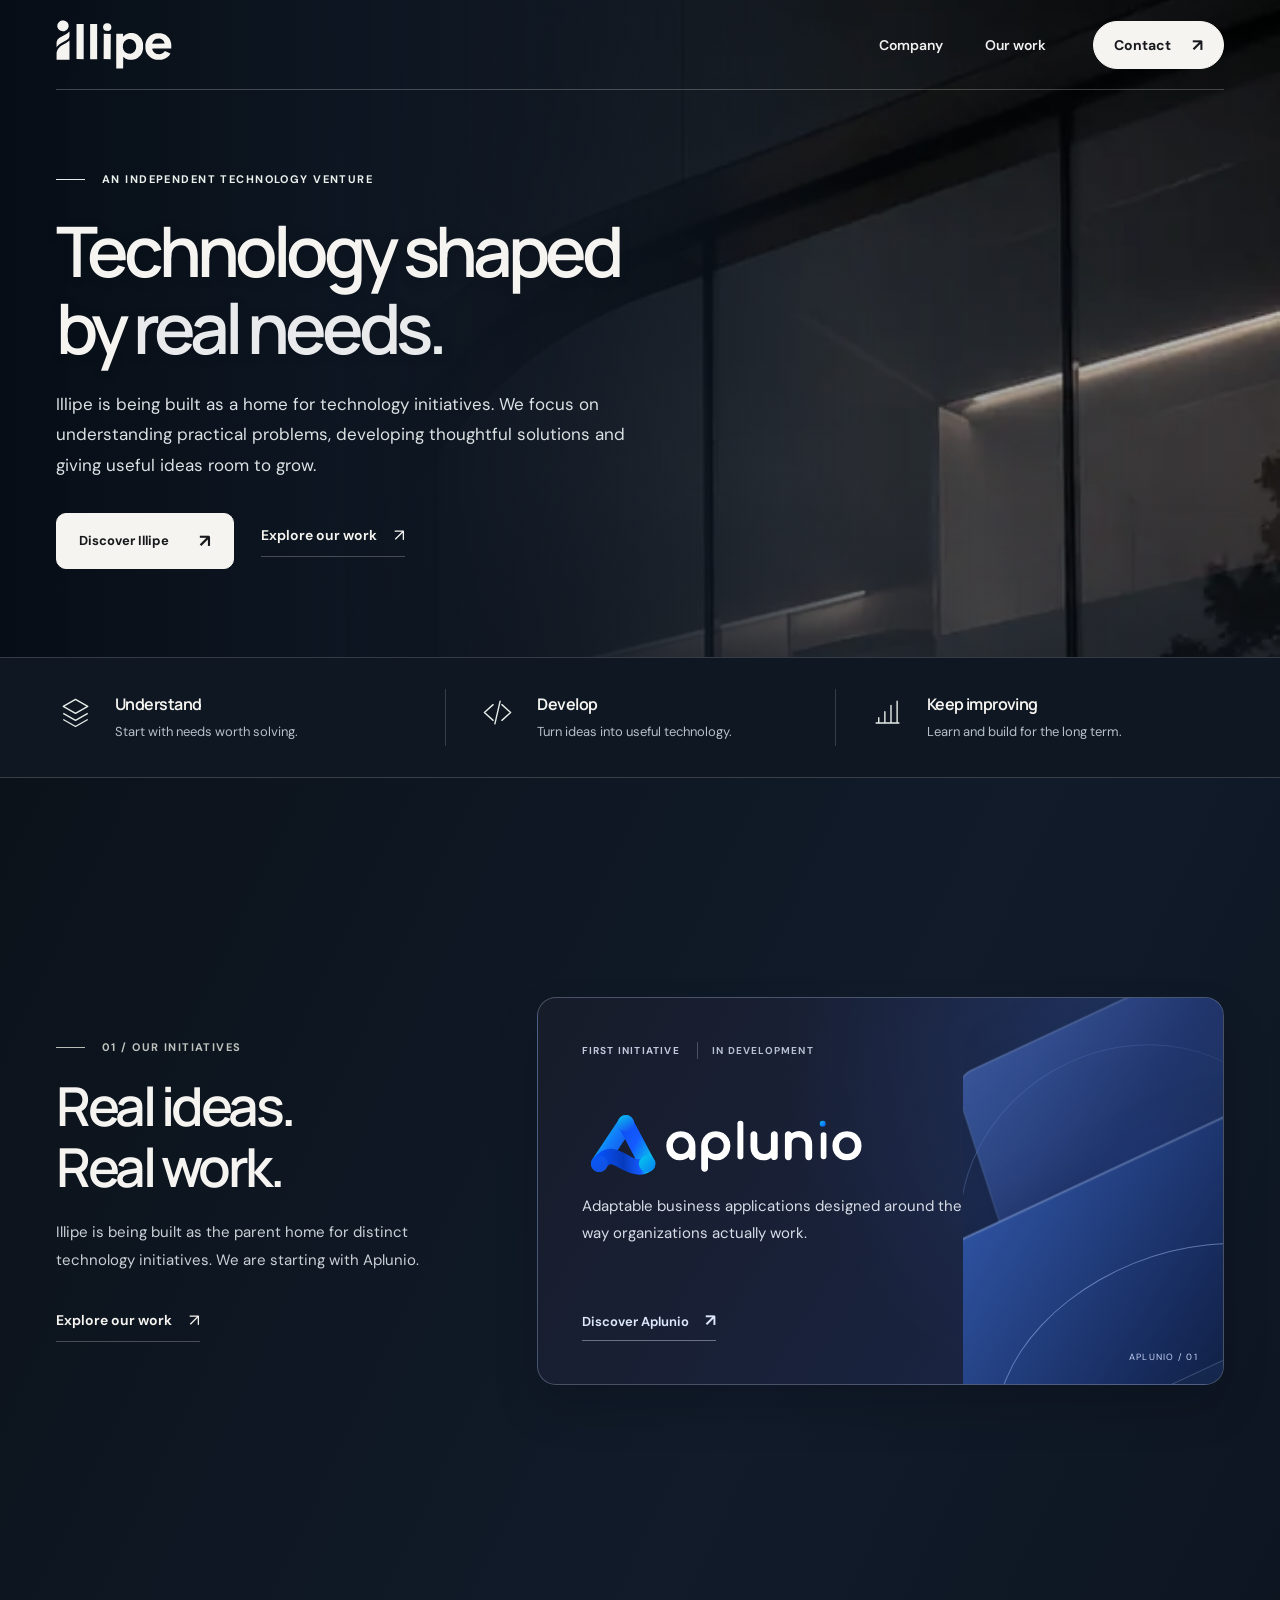
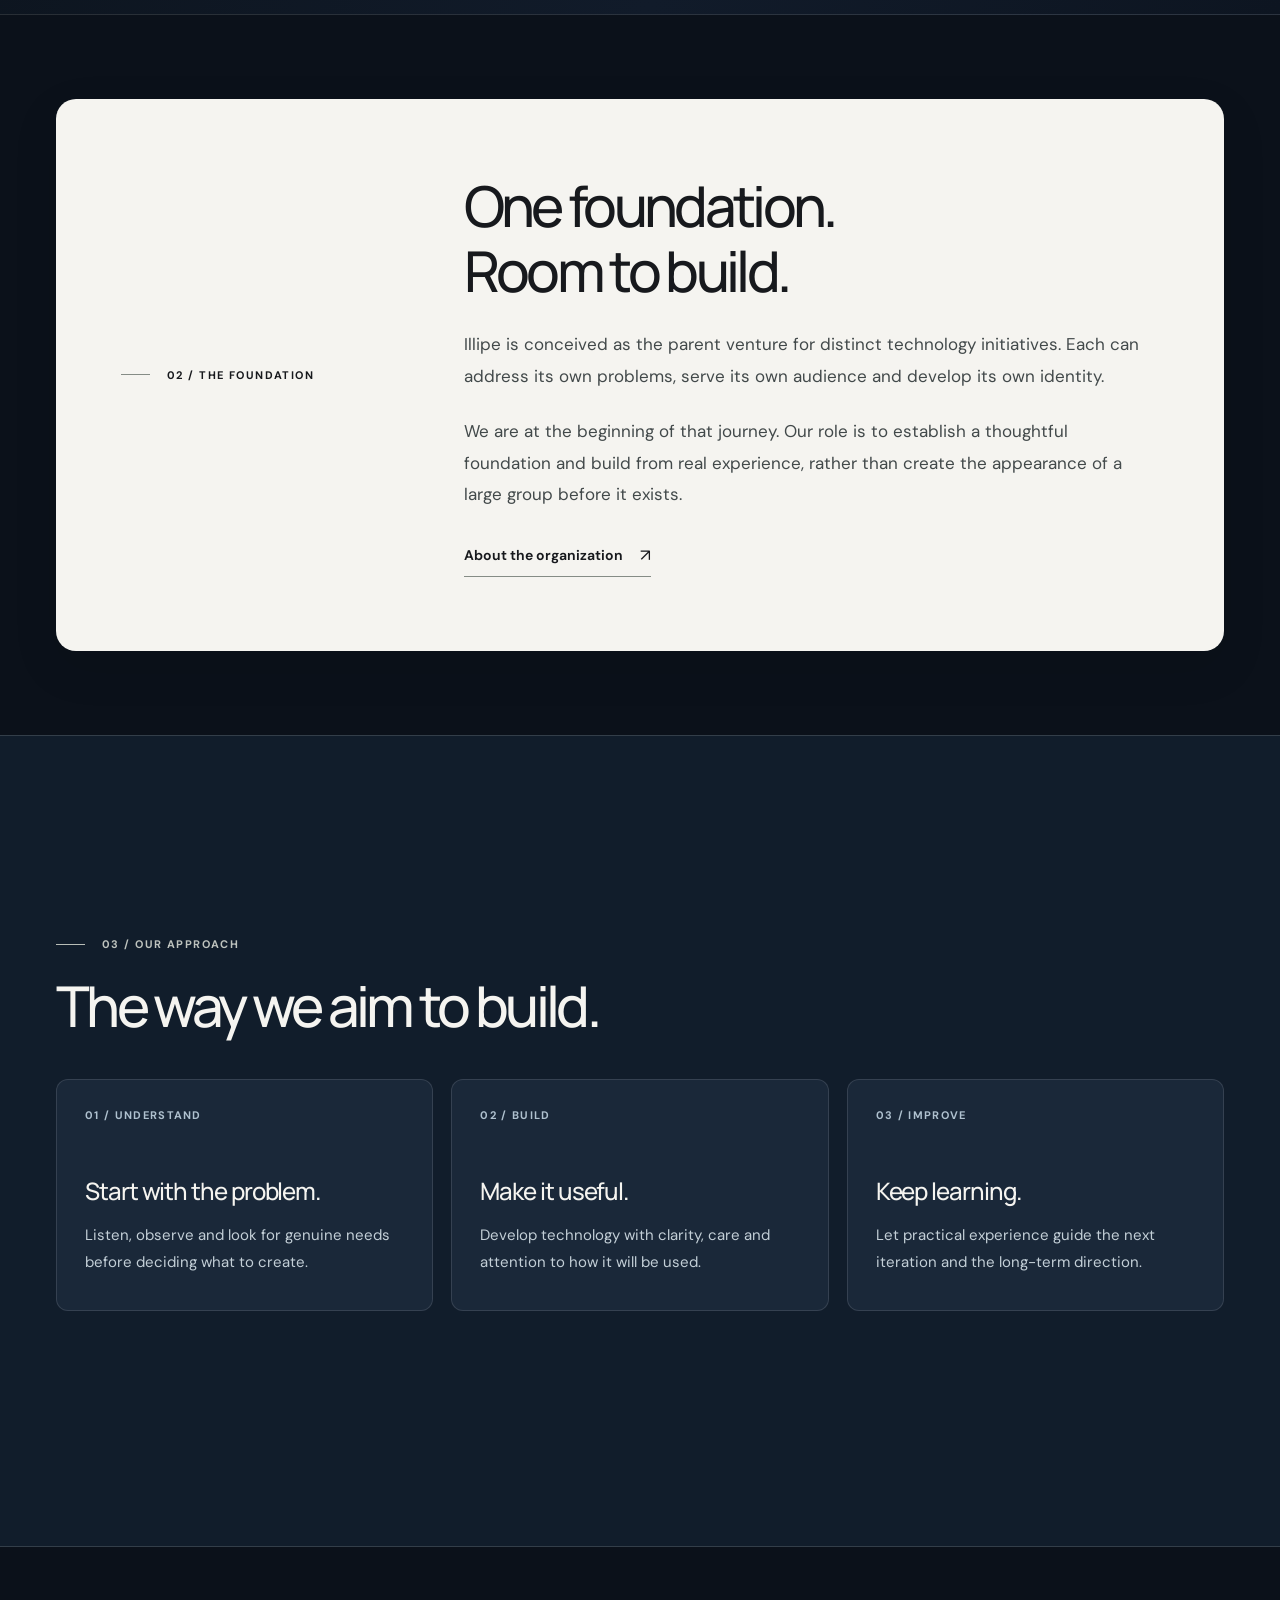
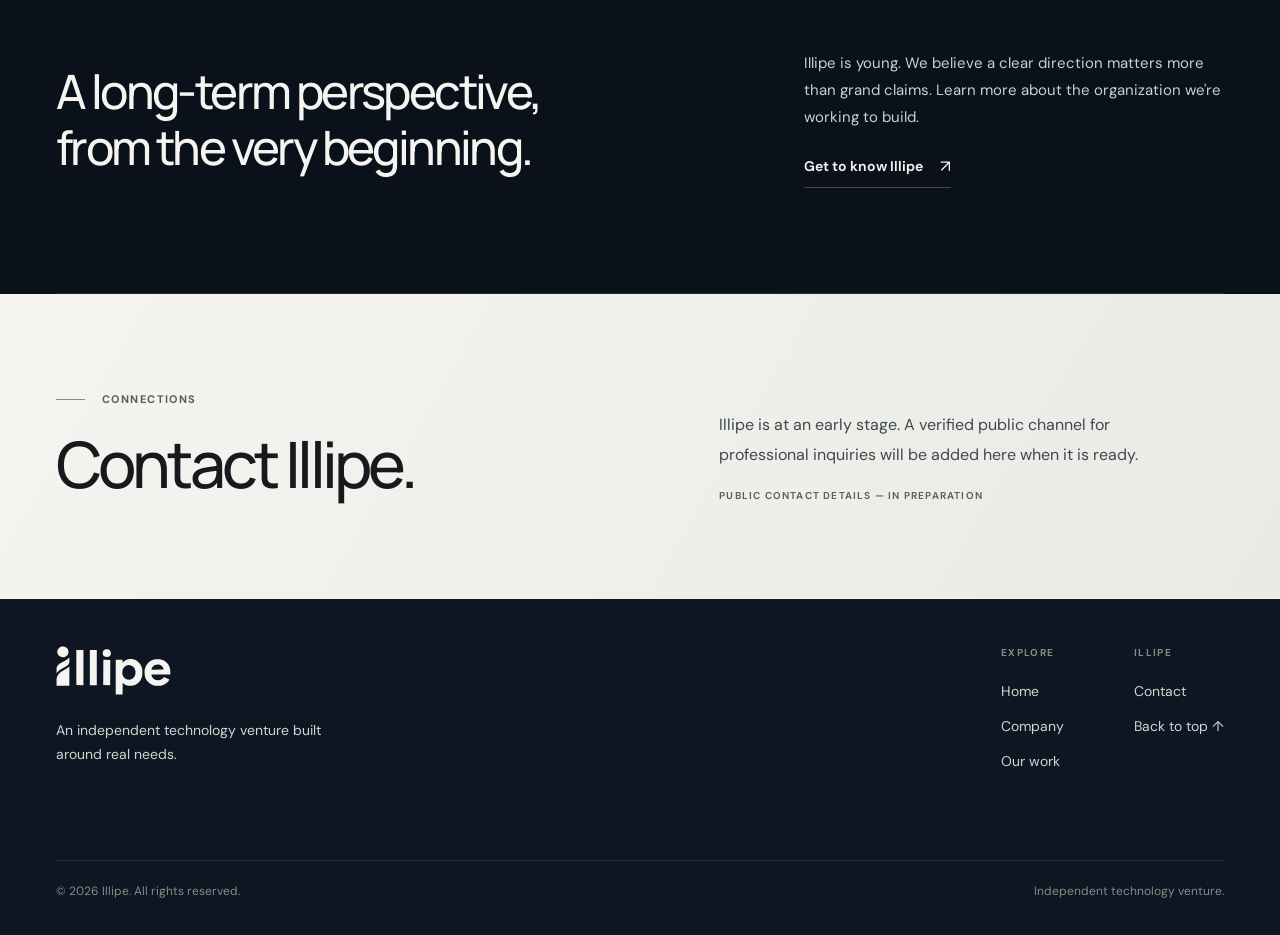
==== commit 5be0a39f: "polish: refine responsive layouts, fluid navigation and reduced-motion animations" ====
--- a/index.html
+++ b/index.html
@@ -15,11 +15,13 @@
   <meta name="twitter:card" content="summary">
   <link rel="canonical" href="https://illipe.org/">
   <link rel="icon" type="image/svg+xml" href="/favicon.svg">
+  <link rel="preload" as="image" href="/assets/illipe-hero-editorial.webp" type="image/webp">
   <link rel="preconnect" href="https://fonts.googleapis.com">
   <link rel="preconnect" href="https://fonts.gstatic.com" crossorigin>
   <link href="https://fonts.googleapis.com/css2?family=DM+Sans:wght@400;500;600;700&family=Manrope:wght@400;500;600;700&display=swap" rel="stylesheet">
   <script type="application/ld+json">{"@context":"https://schema.org","@graph":[{"@type":"WebSite","@id":"https://illipe.org/#website","name":"Illipe","alternateName":"illipe.org","url":"https://illipe.org/","description":"Illipe is an independent technology venture focused on real-world needs.","inLanguage":"en","publisher":{"@id":"https://illipe.org/#organization"}},{"@type":"Organization","@id":"https://illipe.org/#organization","name":"Illipe","url":"https://illipe.org/","description":"An independent founder-led technology venture developing initiatives focused on real-world needs.","logo":{"@type":"ImageObject","url":"https://illipe.org/assets/illipe-brandmark.svg","width":256,"height":256}},{"@type":"WebPage","@id":"https://illipe.org/#webpage","url":"https://illipe.org/","name":"Illipe | Independent Technology Venture","description":"Illipe is an independent technology venture creating and developing initiatives around real-world needs. Discover our approach and first initiative, Aplunio.","isPartOf":{"@id":"https://illipe.org/#website"},"about":{"@id":"https://illipe.org/#organization"},"inLanguage":"en"}]}</script>
   <link rel="stylesheet" href="/styles.css">
+  <link rel="stylesheet" href="/polish.css">
   <script src="/main.js" defer></script>
   <title>Illipe | Independent Technology Venture</title>
 </head>
@@ -65,22 +67,22 @@
   </div>
   <div class="value-bar">
     <div class="container value-grid" aria-label="What guides our work">
-      <div class="value-item"><span class="value-icon" aria-hidden="true"><svg viewBox="0 0 40 40" fill="none"><path d="m20 5 14 8-14 8L6 13l14-8ZM6 21l14 8 14-8M6 28l14 8 14-8" stroke="currentColor" stroke-width="1.6" stroke-linejoin="round"/></svg></span><div><strong>Understand</strong><p>Start with needs worth solving.</p></div></div>
-      <div class="value-item"><span class="value-icon" aria-hidden="true"><svg viewBox="0 0 40 40" fill="none"><path d="m15 11-10 9 10 9m10-18 10 9-10 9M23 7l-6 26" stroke="currentColor" stroke-width="1.6" stroke-linecap="round" stroke-linejoin="round"/></svg></span><div><strong>Develop</strong><p>Turn ideas into useful technology.</p></div></div>
-      <div class="value-item"><span class="value-icon" aria-hidden="true"><svg viewBox="0 0 40 40" fill="none"><path d="M7 32h26M10 26v6m7-13v13m7-20v20m7-25v25" stroke="currentColor" stroke-width="1.6" stroke-linecap="round"/></svg></span><div><strong>Keep improving</strong><p>Learn and build for the long term.</p></div></div>
+      <div data-reveal class="value-item"><span class="value-icon" aria-hidden="true"><svg viewBox="0 0 40 40" fill="none"><path d="m20 5 14 8-14 8L6 13l14-8ZM6 21l14 8 14-8M6 28l14 8 14-8" stroke="currentColor" stroke-width="1.6" stroke-linejoin="round"/></svg></span><div><strong>Understand</strong><p>Start with needs worth solving.</p></div></div>
+      <div data-reveal class="value-item"><span class="value-icon" aria-hidden="true"><svg viewBox="0 0 40 40" fill="none"><path d="m15 11-10 9 10 9m10-18 10 9-10 9M23 7l-6 26" stroke="currentColor" stroke-width="1.6" stroke-linecap="round" stroke-linejoin="round"/></svg></span><div><strong>Develop</strong><p>Turn ideas into useful technology.</p></div></div>
+      <div data-reveal class="value-item"><span class="value-icon" aria-hidden="true"><svg viewBox="0 0 40 40" fill="none"><path d="M7 32h26M10 26v6m7-13v13m7-20v20m7-25v25" stroke="currentColor" stroke-width="1.6" stroke-linecap="round"/></svg></span><div><strong>Keep improving</strong><p>Learn and build for the long term.</p></div></div>
     </div>
   </div>
 </section>
 
 <section class="work-section" aria-labelledby="work-home-heading">
   <div class="container work-overview">
-    <div class="work-overview-copy">
-      <div class="section-kicker">02 / Our initiatives</div>
+    <div data-reveal class="work-overview-copy">
+      <div class="section-kicker">01 / Our initiatives</div>
       <h2 id="work-home-heading">Real ideas.<br>Real work.</h2>
       <p class="copy">Illipe is being built as the parent home for distinct technology initiatives. We are starting with Aplunio.</p>
       <a class="text-link" href="/work/">Explore our work <span aria-hidden="true">↗</span></a>
     </div>
-    <article class="initiative-card" aria-labelledby="initiative-name">
+    <article data-reveal class="initiative-card" aria-labelledby="initiative-name">
       <div class="initiative-info">
         <span class="initiative-eyebrow">FIRST INITIATIVE <span>IN DEVELOPMENT</span></span>
         <h3 id="initiative-name" class="aplunio-heading"><img src="/assets/aplunio-logo-on-dark.svg" alt="Aplunio" width="420" height="104" decoding="async"></h3>
@@ -97,8 +99,8 @@
   </div>
 </section>
 
-<section class="split-section container home-identity" aria-labelledby="identity-heading">
-  <div class="section-kicker">01 / The idea</div>
+<section data-reveal class="split-section container home-identity" aria-labelledby="identity-heading">
+  <div class="section-kicker">02 / The foundation</div>
   <div class="split-body">
     <h2 class="section-title" id="identity-heading">One foundation.<br>Room to build.</h2>
     <p class="copy">Illipe is conceived as the parent venture for distinct technology initiatives. Each can address its own problems, serve its own audience and develop its own identity.</p>
@@ -107,19 +109,19 @@
   </div>
 </section>
 
-<section class="principle-section" aria-labelledby="approach-heading" id="approach">
+<section data-reveal class="principle-section" aria-labelledby="approach-heading" id="approach">
   <div class="container">
   <div class="section-kicker">03 / Our approach</div>
   <h2 class="section-title" id="approach-heading" style="margin-top:22px">The way we aim to build.</h2>
-  <div class="principle-grid">
-    <article class="principle"><span class="section-number">01 / UNDERSTAND</span><h3>Start with the problem.</h3><p>Listen, observe and look for genuine needs before deciding what to create.</p></article>
-    <article class="principle"><span class="section-number">02 / BUILD</span><h3>Make it useful.</h3><p>Develop technology with clarity, care and attention to how it will be used.</p></article>
-    <article class="principle"><span class="section-number">03 / IMPROVE</span><h3>Keep learning.</h3><p>Let practical experience guide the next iteration and the long-term direction.</p></article>
+  <div data-reveal class="principle-grid">
+    <article data-reveal class="principle"><span class="section-number">01 / UNDERSTAND</span><h3>Start with the problem.</h3><p>Listen, observe and look for genuine needs before deciding what to create.</p></article>
+    <article data-reveal class="principle"><span class="section-number">02 / BUILD</span><h3>Make it useful.</h3><p>Develop technology with clarity, care and attention to how it will be used.</p></article>
+    <article data-reveal class="principle"><span class="section-number">03 / IMPROVE</span><h3>Keep learning.</h3><p>Let practical experience guide the next iteration and the long-term direction.</p></article>
   </div>
   </div>
 </section>
 
-<section class="next-section container" aria-labelledby="next-heading">
+<section data-reveal class="next-section container" aria-labelledby="next-heading">
   <h2 id="next-heading">A long-term perspective,<br>from the very beginning.</h2>
   <div class="next-right">
     <p>Illipe is young. We believe a clear direction matters more than grand claims. Learn more about the organization we're working to build.</p>
@@ -127,7 +129,7 @@
   </div>
 </section>
 <section class="contact-section" id="contact" aria-labelledby="contact-heading">
-  <div class="container contact-grid">
+  <div data-reveal class="container contact-grid">
     <div>
       <div class="section-kicker">Connections</div>
       <h2 id="contact-heading">Contact Illipe.</h2>
--- a/polish.css
+++ b/polish.css
@@ -0,0 +1,237 @@
+/* Illipe / experience polish v4.
+   A lightweight motion, accessibility and responsive layer.
+   Refines—not replaces—the institutional brand system. */
+:root{
+  --ease-out:cubic-bezier(.22,1,.36,1);
+  --ease-ui:cubic-bezier(.2,.65,.2,1);
+  --duration-ui:220ms;
+}
+html{scroll-padding-top:98px}
+body{overflow-x:clip}
+section[id]{scroll-margin-top:95px}
+.page-home .site-header{
+  position:fixed;
+  inset:0 0 auto;
+  z-index:80;
+  transition:background-color .26s ease,box-shadow .26s ease,border-color .26s ease;
+}
+.site-header{
+  position:sticky;
+  top:0;
+  z-index:80;
+  transition:background-color .26s ease,box-shadow .26s ease;
+}
+.site-header.is-scrolled{
+  background:rgba(10,17,26,.94);
+  box-shadow:0 9px 24px rgba(0,0,0,.12);
+  -webkit-backdrop-filter:blur(18px);
+  backdrop-filter:blur(18px);
+}
+.header-inner{transition:border-color .2s ease}
+.site-header.is-scrolled .header-inner{border-bottom-color:rgba(245,244,240,.12)}
+.nav-wrap a,.wordmark,.footer-nav a{
+  transition:opacity var(--duration-ui) ease,color var(--duration-ui) ease;
+}
+.wordmark:hover{opacity:.86}
+.main-nav a{position:relative}
+.main-nav a::after{
+  content:"";position:absolute;left:0;right:100%;bottom:-9px;height:1px;
+  background:#F5F4F0;transition:right .28s var(--ease-out);
+}
+.main-nav a:hover::after,.main-nav a[aria-current="page"]::after{right:0}
+.main-nav a[aria-current="page"]::after{margin-top:0}
+.contact-nav,
+.button-outline,
+.text-link,
+.initiative-link{
+  transition:transform var(--duration-ui) var(--ease-ui),
+             background-color var(--duration-ui) ease,
+             border-color var(--duration-ui) ease,
+             color var(--duration-ui) ease,
+             box-shadow var(--duration-ui) ease;
+}
+.contact-nav:hover,.button-outline:hover{transform:translateY(-2px);box-shadow:0 9px 24px rgba(0,0,0,.11)}
+.contact-nav:active,.button-outline:active{transform:translateY(0)}
+.text-link:hover,.initiative-link:hover{transform:translateX(3px)}
+.text-link:focus-visible,.initiative-link:focus-visible{outline-offset:6px}
+.page-home .hero-inner{min-height:clamp(600px,73svh,790px);padding-bottom:clamp(76px,9svh,130px)}
+.page-home .hero .display{font-size:clamp(50px,5.45vw,82px);line-height:1.10;text-wrap:balance}
+.page-home .hero-intro{max-width:580px}
+.page-home .hero-copy{width:min(730px,67vw)}
+.page-home .hero-photo img{will-change:auto}
+.hero-photo figcaption{pointer-events:none}
+.value-item{transition:background-color .22s ease}
+.value-item:hover{background:rgba(245,244,240,.035)}
+.value-icon{transition:transform .35s var(--ease-out)}
+.value-item:hover .value-icon{transform:translateY(-3px)}
+.work-overview{padding-top:clamp(78px,9vw,136px);padding-bottom:clamp(86px,9vw,130px)}
+.work-overview-copy h2{max-width:490px}
+.initiative-card{
+  transition:border-color .3s ease,box-shadow .3s ease,transform .42s var(--ease-out);
+  transform:translateZ(0);
+}
+.initiative-card:hover{
+  border-color:rgba(189,208,251,.48);
+  box-shadow:0 28px 60px rgba(2,5,17,.22);
+  transform:translateY(-4px);
+}
+.initiative-visual .visual-layer,.visual-line{
+  transition:transform .7s var(--ease-out),opacity .7s ease;
+}
+.initiative-card:hover .layer-front{transform:rotate(-25deg) skew(-7deg) translate3d(-8px,-10px,0)}
+.initiative-card:hover .layer-back{transform:rotate(-25deg) skew(-7deg) translate3d(8px,-58px,0)}
+.initiative-card:hover .visual-line{opacity:.68}
+.home-identity{box-shadow:0 16px 46px rgba(0,0,0,.1)}
+.home-identity .section-title{text-wrap:balance}
+.principle{
+  transition:transform .36s var(--ease-out),border-color .28s ease,
+             background-color .28s ease,box-shadow .28s ease;
+}
+.principle:hover{
+  transform:translateY(-5px);
+  background:#1E2C3C;
+  border-color:rgba(245,244,240,.27);
+  box-shadow:0 16px 38px rgba(4,9,17,.15);
+}
+.framework-item{
+  transition:transform .33s var(--ease-out),border-color .25s ease,background-color .25s ease;
+}
+.framework-item:hover{transform:translateY(-4px);background:#243244;border-color:rgba(245,244,240,.32)}
+.contact-section{
+  background:linear-gradient(120deg,#F5F4F0 0%,#E9EAE6 100%);
+}
+.contact-grid{gap:clamp(24px,8vw,110px)}
+.page-company .page-hero::after{opacity:.065}
+.page-company .company-paper{box-shadow:0 17px 44px rgba(0,0,0,.1)}
+.product-editorial .work-detail-article{transition:border-color .3s ease,box-shadow .3s ease}
+.product-editorial .work-detail-article:hover{border-color:rgba(190,205,236,.37);box-shadow:0 15px 38px rgba(1,5,12,.1)}
+.footer-nav-col a{transition:color .2s ease}
+@media(min-width:900px) and (prefers-reduced-motion:no-preference){
+  .page-home .hero-photo img{animation:hero-breathe 24s ease-in-out infinite alternate}
+  @keyframes hero-breathe{
+    from{transform:scale(1.01) translate3d(0,0,0)}
+    to{transform:scale(1.075) translate3d(-.7%,.4%,0)}
+  }
+}
+@media(prefers-reduced-motion:no-preference){
+  @keyframes soft-appear{
+    from{opacity:0;transform:translateY(18px)}
+    to{opacity:1;transform:translateY(0)}
+  }
+  .page-home .hero-copy>.section-kicker{animation:soft-appear .65s var(--ease-out) both}
+  .page-home .hero-copy>.display{animation:soft-appear .78s .08s var(--ease-out) both}
+  .page-home .hero-copy>.hero-intro{animation:soft-appear .78s .17s var(--ease-out) both}
+  .page-home .hero-copy>.hero-actions{animation:soft-appear .78s .27s var(--ease-out) both}
+  html.motion-ready [data-reveal]{
+    opacity:0;translate:0 22px;
+    transition:opacity .82s var(--ease-out),translate .82s var(--ease-out);
+    transition-delay:var(--reveal-delay,0ms);
+  }
+  html.motion-ready [data-reveal].is-visible{opacity:1;translate:0 0}
+  .value-item:nth-child(2),.principle:nth-child(2),.framework-item:nth-child(2){--reveal-delay:85ms}
+  .value-item:nth-child(3),.principle:nth-child(3),.framework-item:nth-child(3){--reveal-delay:160ms}
+}
+@media(max-width:1100px){
+  .page-home .hero-copy{width:min(675px,74vw)}
+  .page-home .hero .display{font-size:clamp(47px,5.35vw,70px)}
+  .work-overview{gap:clamp(27px,3.5vw,55px)}
+}
+@media(max-width:850px) and (min-width:761px){
+  .work-overview{grid-template-columns:1fr;gap:35px}
+  .work-overview-copy{max-width:630px}
+  .initiative-card{width:100%}
+  .initiative-info .aplunio-heading img{width:min(330px,100%)}
+  .value-item{padding-inline:16px;gap:12px}
+  .value-item strong{font-size:14px}
+  .value-item p{font-size:12px}
+  .page-home .hero-copy{width:min(620px,83vw)}
+}
+@media(max-width:760px){
+  html{scroll-padding-top:81px}
+  section[id]{scroll-margin-top:81px}
+  .page-home .site-header{position:fixed}
+  .site-header{position:sticky}
+  .header-inner{height:74px}
+  .menu-toggle{
+    display:flex;flex-direction:column;justify-content:center;
+    align-items:center;gap:6px;width:44px;height:44px;
+    border:1px solid rgba(245,244,240,.35);border-radius:9px;
+    transition:background-color .2s ease,border-color .2s ease;
+  }
+  .menu-toggle:hover{background:rgba(255,255,255,.06);border-color:rgba(245,244,240,.7)}
+  .menu-toggle span{transition:transform .28s var(--ease-out),opacity .2s ease}
+  .menu-toggle span+span{margin-top:0}
+  .menu-toggle[aria-expanded="true"] span:first-child{transform:translateY(4px) rotate(45deg)}
+  .menu-toggle[aria-expanded="true"] span:last-child{transform:translateY(-4px) rotate(-45deg)}
+  html.js .mobile-nav{
+    display:flex;flex-direction:column;position:absolute;top:100%;left:0;right:0;
+    z-index:75;max-height:0;visibility:hidden;opacity:0;
+    overflow:hidden;pointer-events:none;padding:0 19px;
+    border-bottom:1px solid transparent;
+    background:rgba(11,18,29,.98);
+    -webkit-backdrop-filter:blur(18px);backdrop-filter:blur(18px);
+    transform:translateY(-7px);
+    transition:max-height .36s var(--ease-out),opacity .25s ease,
+               transform .3s var(--ease-out),visibility .36s,
+               padding .3s var(--ease-out);
+  }
+  html.js .mobile-nav.is-open{
+    max-height:330px;visibility:visible;opacity:1;transform:translateY(0);
+    pointer-events:auto;padding:7px 19px 15px;border-bottom-color:var(--line);
+  }
+  .mobile-nav a{min-height:52px;display:flex;align-items:center}
+  .mobile-nav a[aria-current="page"]{color:#FFFFFF;font-weight:700}
+  .page-home .hero-inner{min-height:clamp(630px,85svh,800px);padding-top:132px;padding-bottom:84px}
+  .page-home .hero-copy{width:100%;max-width:640px}
+  .page-home .hero .display{font-size:clamp(42px,8.5vw,65px);text-wrap:balance}
+  .page-home .hero-photo{opacity:.70}
+  .page-home .hero-intro{max-width:550px}
+  .value-item:hover .value-icon{transform:none}
+  .initiative-card:hover,.principle:hover,.framework-item:hover{transform:none;box-shadow:none}
+  .work-overview-copy h2{font-size:clamp(37px,7.5vw,55px)}
+  .work-overview{padding-top:69px;padding-bottom:78px}
+  .home-identity{margin-top:43px;margin-bottom:43px}
+  .principle-section>.container{padding-top:70px;padding-bottom:80px}
+  .contact-section{background:#F5F4F0}
+}
+@media(max-width:560px){
+  .page-home .hero-inner{min-height:min(770px,96svh);padding-top:118px;padding-bottom:71px}
+  .page-home .hero::before{
+    background:linear-gradient(90deg,rgba(8,14,23,.97),rgba(9,16,28,.86) 62%,rgba(9,16,28,.67)),
+    linear-gradient(0deg,rgba(8,14,23,.55),transparent 50%);
+  }
+  .page-home .hero .display{font-size:clamp(40px,9.6vw,54px);line-height:1.13}
+  .page-home .hero-intro{font-size:14.5px;line-height:1.7;max-width:490px}
+  .page-home .hero-actions{gap:16px}
+  .page-home .hero-actions .button-outline{min-height:51px}
+  .initiative-card{border-radius:15px}
+  .initiative-eyebrow span{margin-left:8px;padding-left:8px}
+  .initiative-info .aplunio-heading img{width:min(300px,100%)}
+  .home-identity{border-radius:13px}
+  .company-paper{border-radius:13px}
+  .page-hero .page-title{font-size:clamp(43px,9.6vw,58px);text-wrap:balance}
+}
+@media(max-width:420px){
+  .page-home .hero-inner{min-height:690px;padding-top:117px}
+  .page-home .hero .display{font-size:clamp(38px,9.8vw,45px)}
+  .page-home .hero-actions{display:flex;flex-direction:column;align-items:flex-start}
+  .page-home .hero-actions .button-outline{width:auto;max-width:100%}
+  .page-home .hero-actions .text-link{margin-top:2px}
+  .initiative-eyebrow{font-size:9px}
+  .initiative-eyebrow span{font-size:9px}
+  .value-item p{font-size:12px}
+  .contact-grid h2{font-size:clamp(36px,9vw,48px)}
+  .footer-nav{gap:13px}
+}
+@media(prefers-reduced-motion:reduce){
+  html.motion-ready [data-reveal]{opacity:1!important;translate:none!important}
+  .page-home .hero-photo img{animation:none!important}
+  .page-home .hero-copy>*{animation:none!important}
+  *,*::before,*::after{
+    scroll-behavior:auto!important;transition-duration:.01ms!important;
+    animation-duration:.01ms!important;animation-iteration-count:1!important;
+  }
+}
+@media(prefers-reduced-transparency:reduce){
+  .site-header.is-scrolled,.mobile-nav{background:#0E1722!important;-webkit-backdrop-filter:none!important;backdrop-filter:none!important}
+}
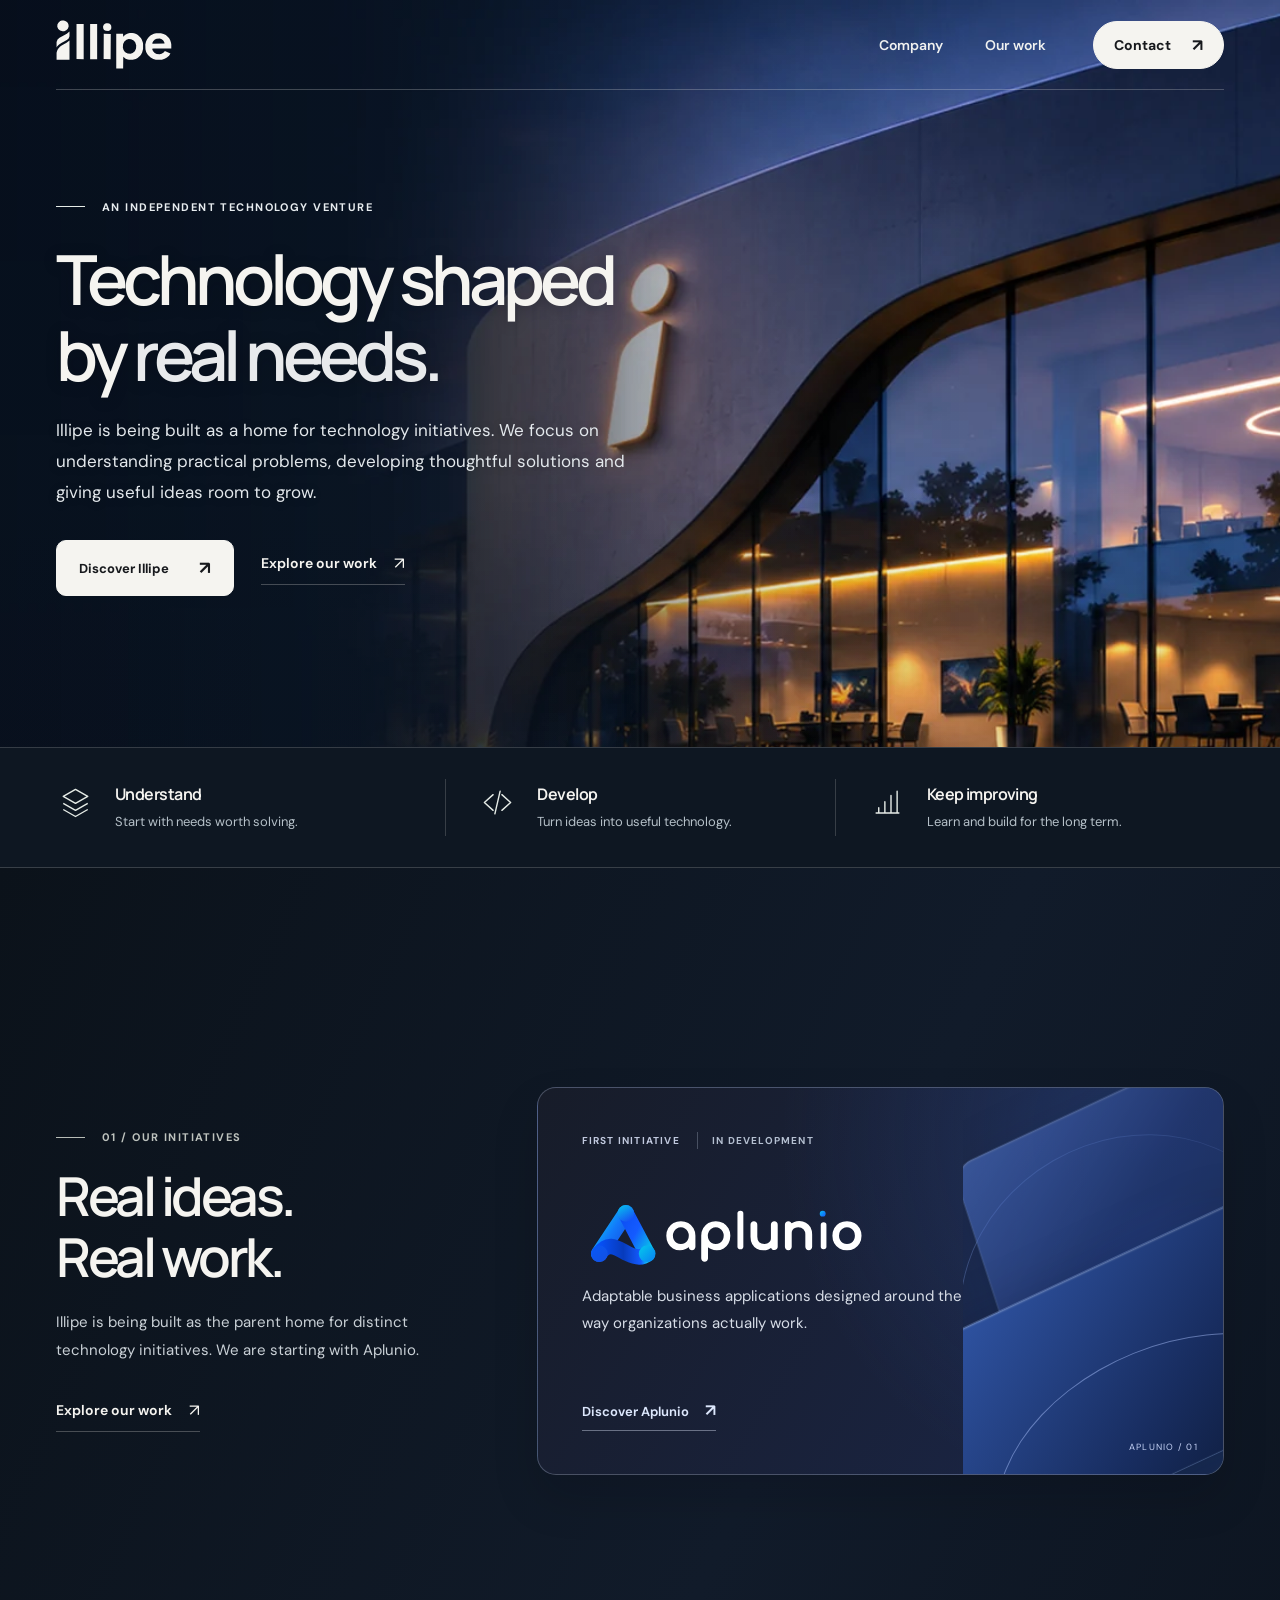
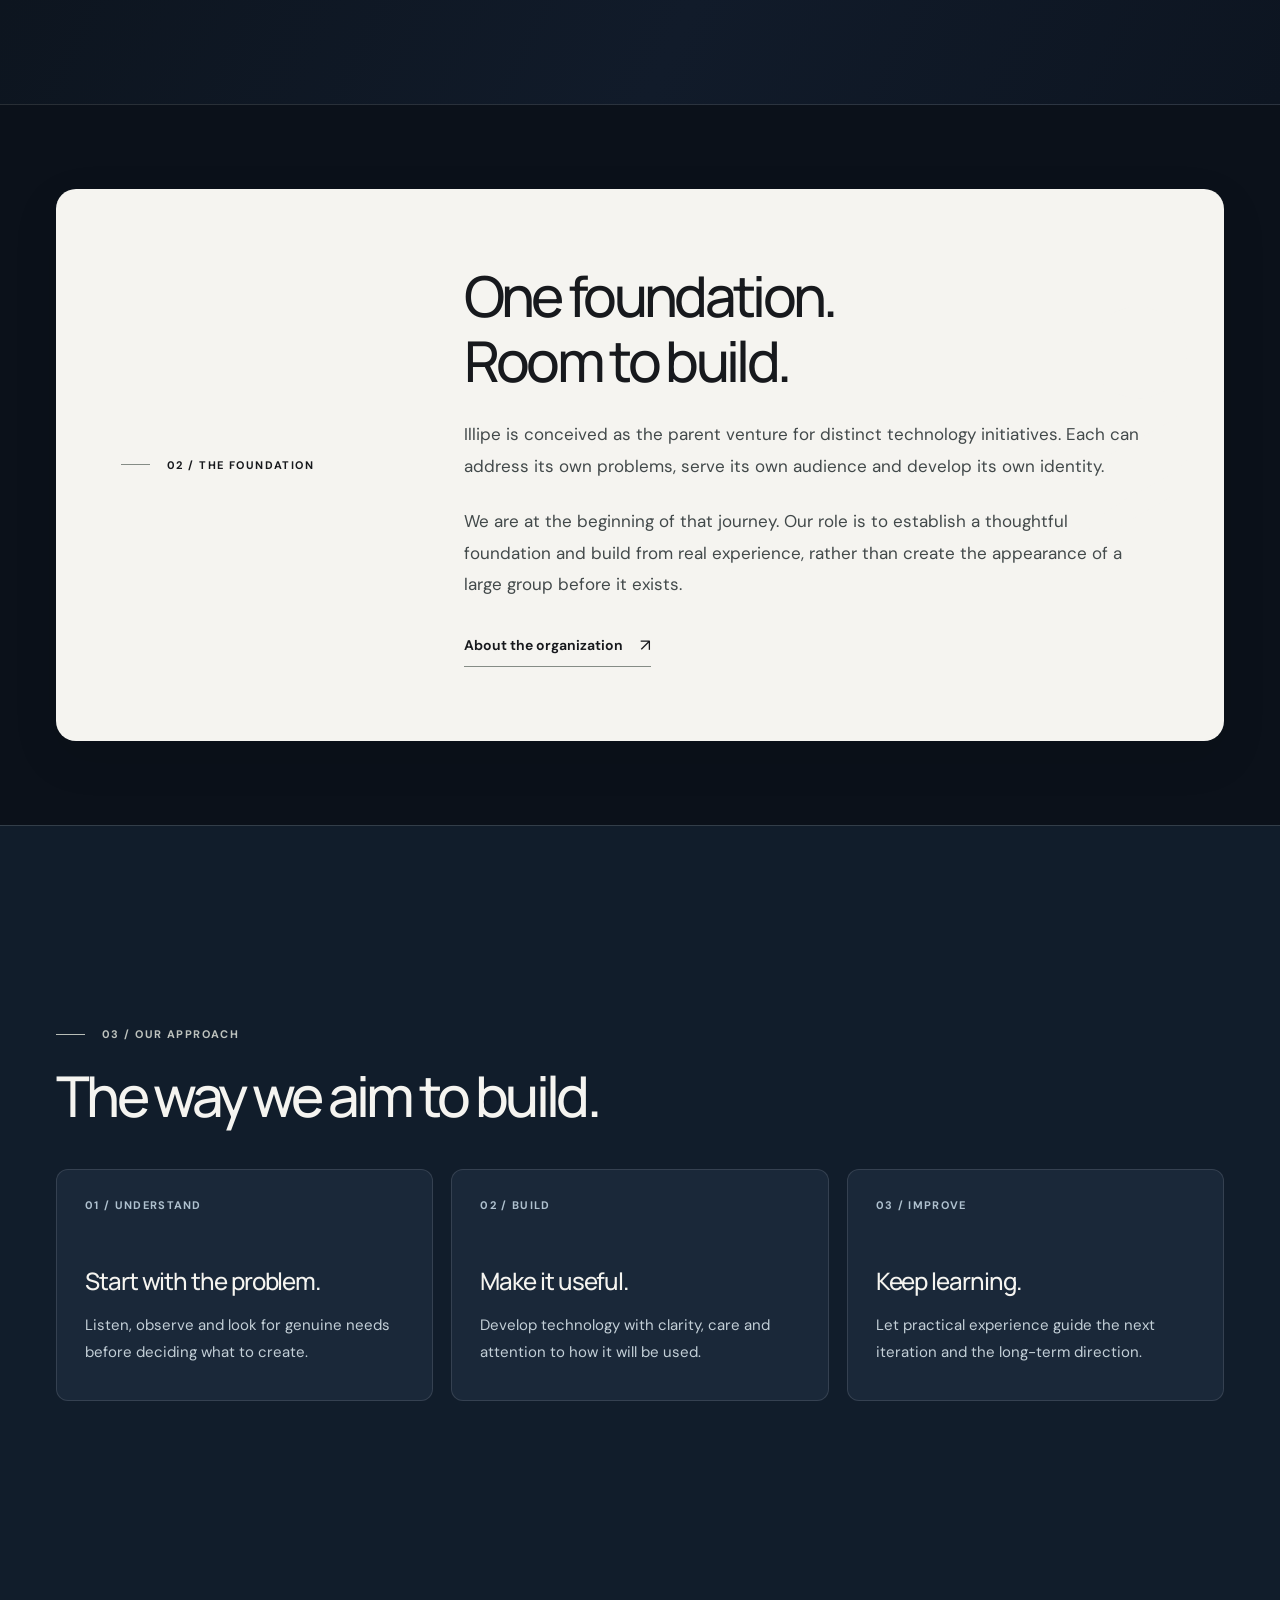
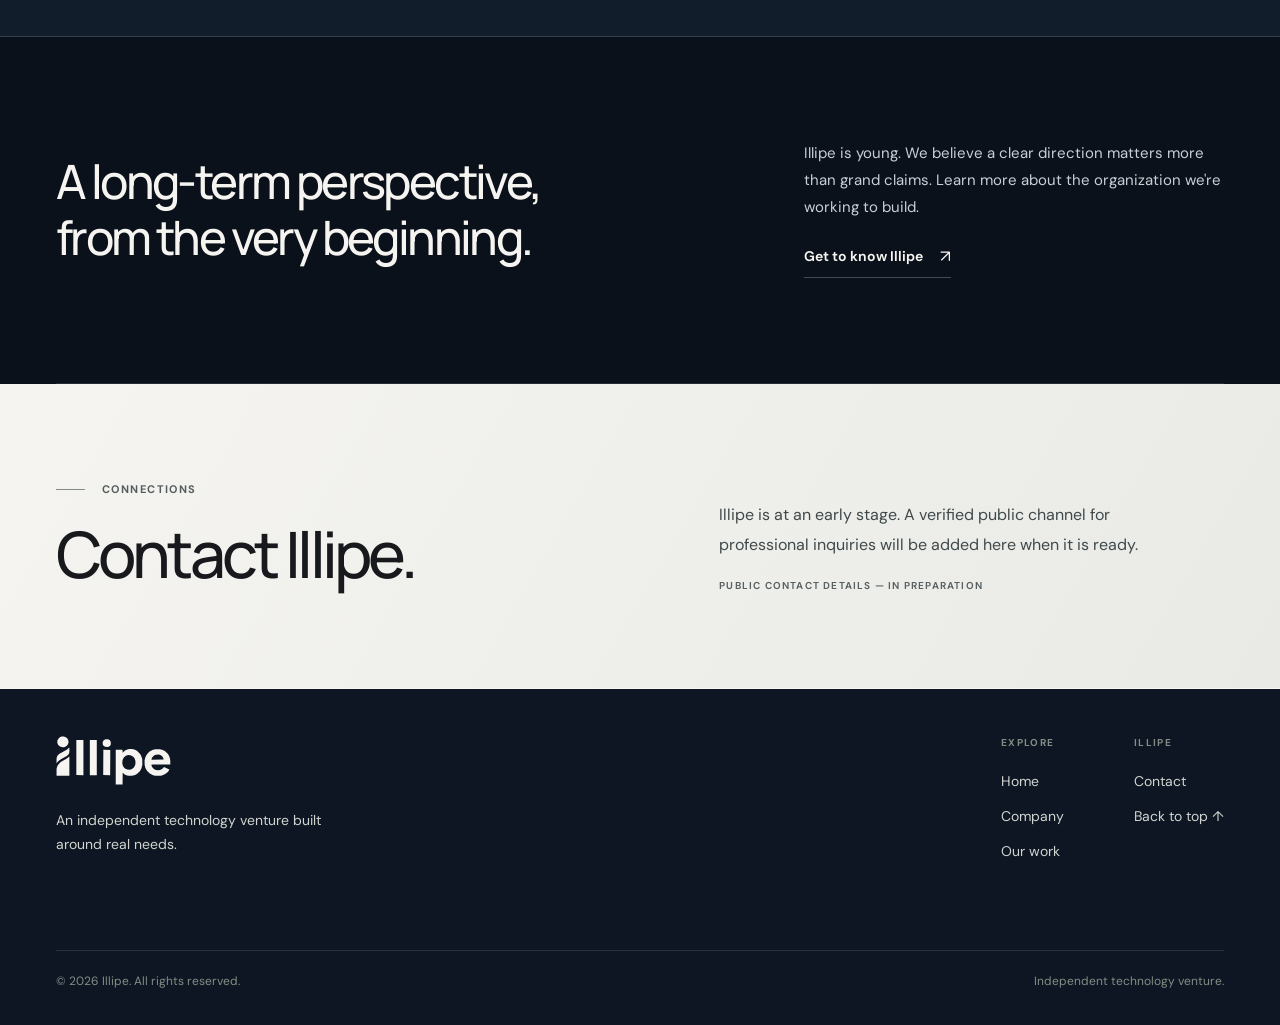
==== commit 5bcb7604: "design: replace cropped portrait with full-bleed wide architectural hero" ====
--- a/index.html
+++ b/index.html
@@ -15,7 +15,7 @@
   <meta name="twitter:card" content="summary">
   <link rel="canonical" href="https://illipe.org/">
   <link rel="icon" type="image/svg+xml" href="/favicon.svg">
-  <link rel="preload" as="image" href="/assets/illipe-hero-editorial.webp" type="image/webp">
+  <link rel="preload" as="image" href="/assets/illipe-hero-wide.webp" type="image/webp">
   <link rel="preconnect" href="https://fonts.googleapis.com">
   <link rel="preconnect" href="https://fonts.gstatic.com" crossorigin>
   <link href="https://fonts.googleapis.com/css2?family=DM+Sans:wght@400;500;600;700&family=Manrope:wght@400;500;600;700&display=swap" rel="stylesheet">
@@ -59,10 +59,6 @@
         <a class="text-link" href="/work/">Explore our work <span aria-hidden="true">↗</span></a>
       </div>
       </div>
-      <figure class="hero-photo">
-        <img src="/assets/illipe-hero-editorial.webp" alt="Conceptual architectural detail of a curved contemporary building, not an Illipe office" width="510" height="550" decoding="async" fetchpriority="high">
-        <figcaption>ARCHITECTURAL STUDY / ILLUSTRATIVE VISUAL</figcaption>
-      </figure>
     </div>
   </div>
   <div class="value-bar">
--- a/polish.css
+++ b/polish.css
@@ -234,4 +234,246 @@
 }
 @media(prefers-reduced-transparency:reduce){
   .site-header.is-scrolled,.mobile-nav{background:#0E1722!important;-webkit-backdrop-filter:none!important;backdrop-filter:none!important}
-}+}
+
+/* Illipe hero framing / 2026-11-09
+   Original architectural study = portrait 510 x 550px.
+   Show the ENTIRE visual at native proportions instead of stretching/cropping
+   it into a full-bleed 73%-width background. */
+.page-home .hero {
+  background: #101825;
+}
+.page-home .hero::before {
+  background: linear-gradient(115deg, #101724 0%, #162230 56%, #1D2B39 100%);
+}
+.page-home .hero-inner {
+  min-height: 660px;
+  padding-top: 132px;
+  padding-bottom: 80px;
+  width: min(calc(100% - 112px), 1220px);
+}
+.page-home .hero-main {
+  position: relative;
+  z-index: 2;
+  display: grid;
+  grid-template-columns: minmax(0, 1.35fr) minmax(300px, .86fr);
+  align-items: center;
+  gap: clamp(32px, 5vw, 78px);
+  width: 100%;
+}
+.page-home .hero-copy {
+  width: 100%;
+  max-width: 740px;
+}
+.page-home .hero .display {
+  font-size: clamp(45px, 5.0vw, 71px);
+  line-height: 1.115;
+  max-width: 760px;
+  text-wrap: pretty;
+}
+.page-home .hero-photo {
+  position: relative;
+  inset: auto;
+  z-index: 2;
+  display: block;
+  width: min(100%, 450px);
+  height: auto;
+  aspect-ratio: 510 / 550;
+  max-width: 450px;
+  margin: 0 0 0 auto;
+  opacity: 1;
+  overflow: hidden;
+  border: 1px solid rgba(245, 244, 240, .21);
+  border-radius: 17px;
+  background: #1B2531;
+  box-shadow: 0 18px 50px rgba(2, 8, 16, .22);
+}
+.page-home .hero-photo img {
+  display: block;
+  width: 100%;
+  height: 100%;
+  object-fit: contain;
+  object-position: center center;
+  filter: saturate(.88) brightness(.94);
+  transform: none;
+  animation: none;
+}
+.page-home .hero-photo::before { content: none; }
+.page-home .hero-photo::after {
+  content: "";
+  background: linear-gradient(0deg, rgba(8, 14, 21, .49), transparent 21%);
+}
+.page-home .hero-photo figcaption {
+  display: block;
+  bottom: 17px;
+  left: 17px;
+  right: auto;
+  font-size: 8px;
+  color: #E4E7E7;
+  max-width: 90%;
+}
+@media (max-width: 1050px) and (min-width: 761px) {
+  .page-home .hero-inner {
+    width: calc(100% - 74px);
+    min-height: 585px;
+    padding-top: 117px;
+    padding-bottom: 58px;
+  }
+  .page-home .hero-main {
+    grid-template-columns: minmax(0, 1.22fr) minmax(260px, .82fr);
+    gap: 30px;
+  }
+  .page-home .hero .display { font-size: clamp(40px, 5vw, 54px); }
+  .page-home .hero-photo { max-width: 360px; border-radius: 13px; }
+}
+@media (max-width: 760px) {
+  .page-home .hero-inner {
+    width: calc(100% - 38px);
+    min-height: 0;
+    padding-top: 113px;
+    padding-bottom: 58px;
+  }
+  .page-home .hero-main {
+    display: flex;
+    flex-direction: column;
+    align-items: stretch;
+    gap: 35px;
+  }
+  .page-home .hero-copy {
+    max-width: 100%;
+    width: 100%;
+  }
+  .page-home .hero .display {
+    font-size: clamp(40px, 8.7vw, 61px);
+    max-width: 670px;
+  }
+  .page-home .hero-photo {
+    position: relative;
+    inset: auto;
+    width: min(100%, 420px);
+    max-width: 420px;
+    height: auto;
+    aspect-ratio: 510 / 550;
+    margin: 0 auto;
+    opacity: 1;
+    border-radius: 13px;
+  }
+  .page-home .hero-photo img {
+    width: 100%;
+    height: 100%;
+    object-fit: contain;
+    transform: none;
+    animation: none;
+  }
+  .page-home .hero::before {
+    background: linear-gradient(130deg, #101724 0%, #1D2A39 100%);
+  }
+}
+@media (max-width: 420px) {
+  .page-home .hero-inner { padding-top: 106px; padding-bottom: 47px; }
+  .page-home .hero-main { gap: 29px; }
+  .page-home .hero .display { font-size: clamp(37px, 9.5vw, 43px); }
+  .page-home .hero-photo { max-width: 345px; }
+  .page-home .hero-photo figcaption { font-size: 7px; }
+}
+
+
+/* V5 — cinematic panoramic hero. Actual asset is 1600 × 760 (2.1:1).
+   Text/navigation are REAL HTML over background, never part of the image.
+   The building is conceptual illustration, not an Illipe workplace. */
+.page-home .hero{
+  position:relative;
+  isolation:isolate;
+  overflow:hidden;
+  background-color:#101A29;
+  background-image:url("/assets/illipe-hero-wide.webp");
+  background-repeat:no-repeat;
+  background-size:cover;
+  background-position:center center;
+}
+.page-home .hero::before{
+  content:"";
+  position:absolute;
+  inset:0;
+  z-index:1;
+  pointer-events:none;
+  background:linear-gradient(90deg,rgba(5,12,24,.52) 0%,rgba(7,16,30,.40) 27%,rgba(8,18,32,.15) 49%,rgba(8,17,29,0) 76%),
+             linear-gradient(0deg,rgba(8,15,27,.15),transparent 45%);
+}
+.page-home .hero-inner{
+  width:min(calc(100% - 112px),1220px);
+  position:relative;
+  z-index:2;
+  min-height:clamp(650px,83svh,830px);
+  padding-top:155px;
+  padding-bottom:106px;
+  display:flex;
+  align-items:center;
+}
+.page-home .hero-main{
+  display:block;
+  position:relative;
+  z-index:2;
+  width:100%;
+  max-width:860px;
+}
+.page-home .hero-copy{
+  width:min(720px,65vw);
+  max-width:720px;
+  position:relative;
+  z-index:3;
+}
+.page-home .hero .display{
+  font-size:clamp(48px,5.4vw,78px);
+  line-height:1.105;
+  text-shadow:0 2px 14px rgba(4,11,21,.25);
+}
+.page-home .hero-intro{
+  max-width:580px;
+  color:#E3E8EC;
+  text-shadow:0 1px 9px rgba(4,11,21,.25);
+}
+.page-home .hero-actions{
+  margin-top:33px;
+}
+.page-home .hero .section-kicker{
+  color:#E7ECEF;
+}
+@media (max-width:1050px) and (min-width:761px){
+  .page-home .hero-inner{width:calc(100% - 74px);min-height:660px;padding-top:129px;padding-bottom:75px}
+  .page-home .hero-copy{width:min(660px,72vw)}
+  .page-home .hero .display{font-size:clamp(44px,5.5vw,65px)}
+  .page-home .hero{background-position:60% center}
+  .page-home .hero::before{background:linear-gradient(90deg,rgba(5,12,23,.81),rgba(5,13,24,.57) 55%,rgba(5,13,24,.11))}
+}
+@media (max-width:760px){
+  .page-home .hero{background-position:73% center;background-size:cover}
+  .page-home .hero-inner{
+    width:calc(100% - 38px);
+    min-height:clamp(670px,89svh,850px);
+    padding-top:122px;
+    padding-bottom:80px;
+    display:flex;
+    align-items:center;
+  }
+  .page-home .hero-main{display:block;width:100%;max-width:none}
+  .page-home .hero-copy{width:100%;max-width:650px}
+  .page-home .hero .display{font-size:clamp(43px,8.5vw,63px);line-height:1.12}
+  .page-home .hero-intro{max-width:530px;font-size:15px}
+  .page-home .hero::before{
+    background:linear-gradient(90deg,rgba(5,12,24,.94),rgba(5,12,24,.80) 62%,rgba(5,13,25,.59)),
+               linear-gradient(0deg,rgba(5,12,24,.35),transparent 52%);
+  }
+}
+@media (max-width:560px){
+  .page-home .hero{background-position:76% center}
+  .page-home .hero-inner{min-height:clamp(665px,92svh,830px);padding-top:117px;padding-bottom:65px}
+  .page-home .hero .display{font-size:clamp(40px,9.6vw,55px)}
+  .page-home .hero-intro{font-size:14.5px}
+}
+@media (max-width:420px){
+  .page-home .hero{background-position:78% center}
+  .page-home .hero-inner{min-height:680px;padding-top:114px;padding-bottom:62px}
+  .page-home .hero .display{font-size:clamp(38px,9.7vw,46px)}
+}
+/* The old portrait hero zoom animation is no longer used. */
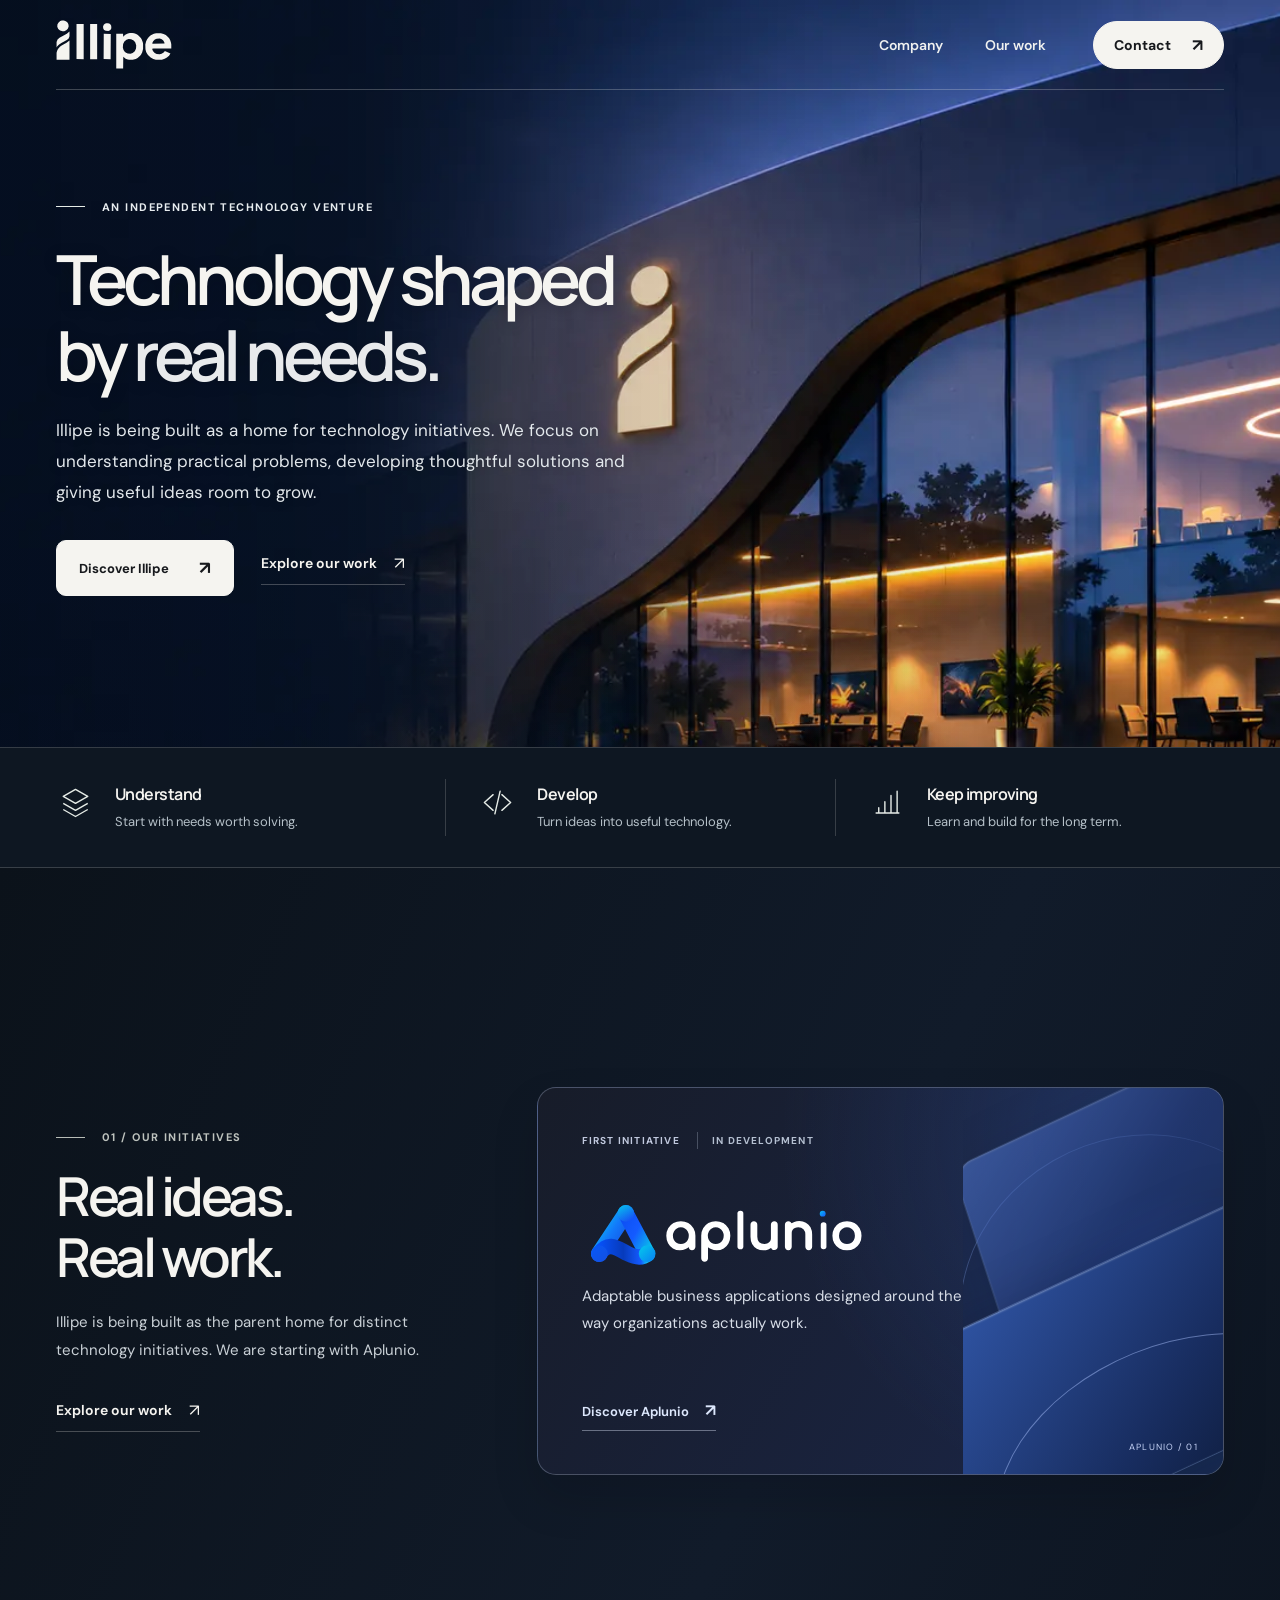
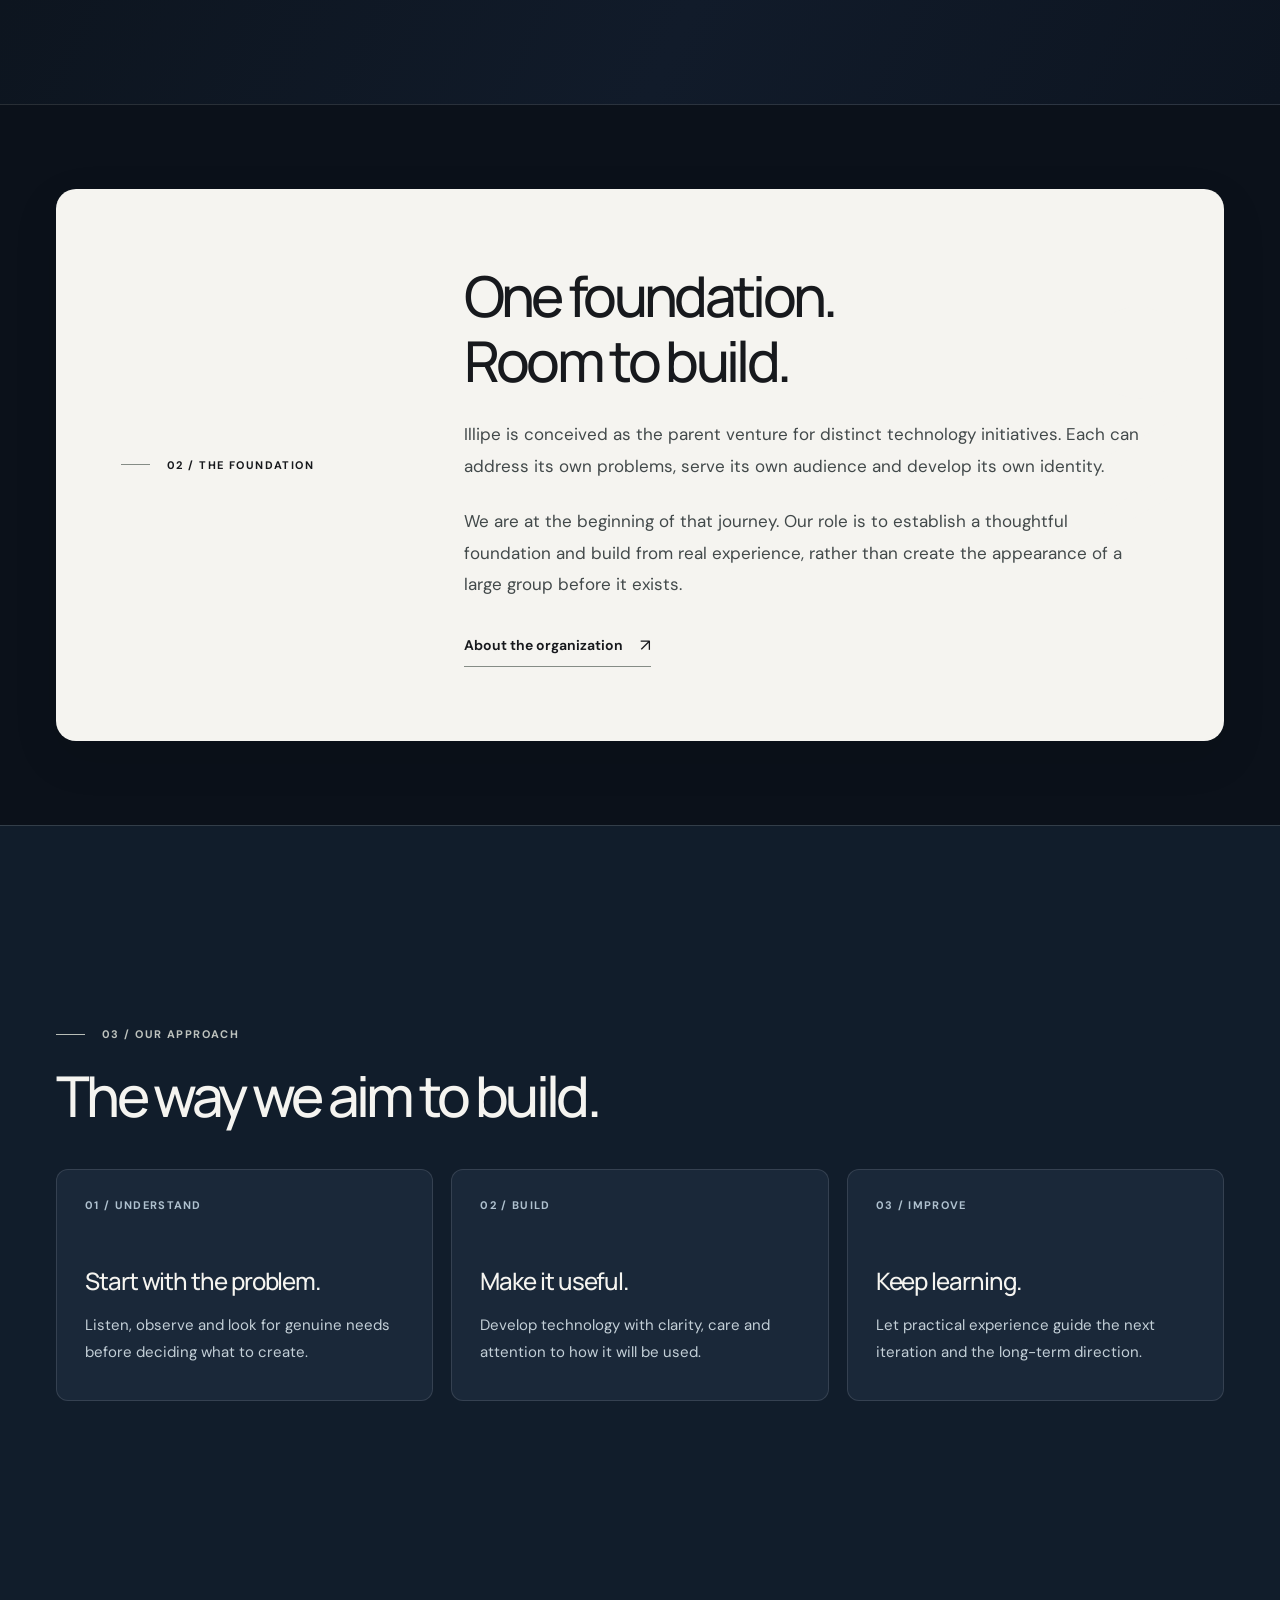
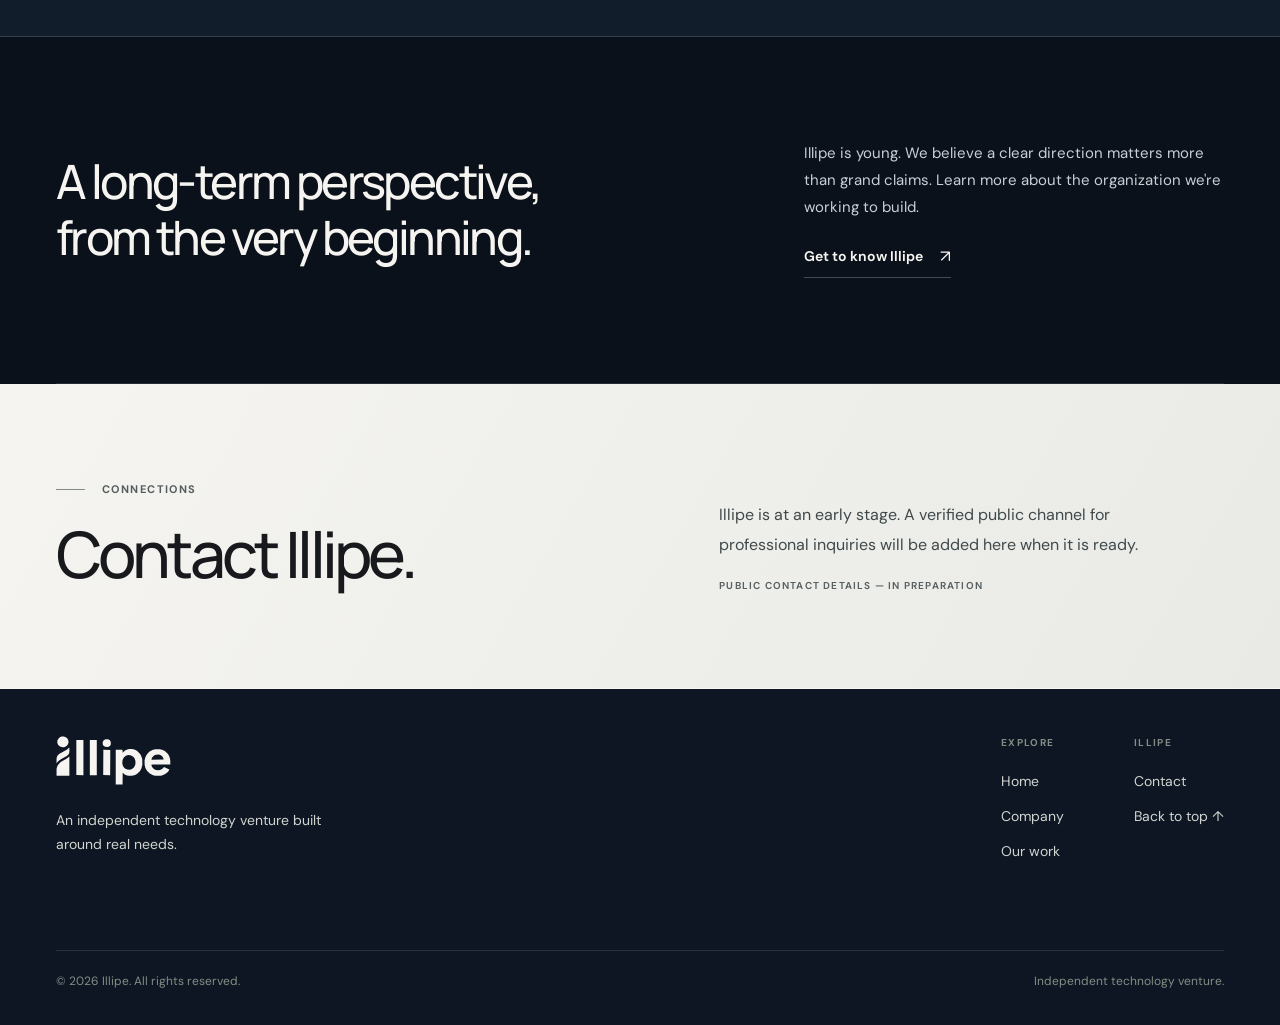
==== commit 91c33fa7: "Refine Illipe hero sign and prioritize optimized image" ====
--- a/index.html
+++ b/index.html
@@ -15,7 +15,7 @@
   <meta name="twitter:card" content="summary">
   <link rel="canonical" href="https://illipe.org/">
   <link rel="icon" type="image/svg+xml" href="/favicon.svg">
-  <link rel="preload" as="image" href="/assets/illipe-hero-wide.webp" type="image/webp">
+  <link rel="preload" as="image" fetchpriority="high" href="/assets/hero-illipe-v2.webp" type="image/webp">
   <link rel="preconnect" href="https://fonts.googleapis.com">
   <link rel="preconnect" href="https://fonts.gstatic.com" crossorigin>
   <link href="https://fonts.googleapis.com/css2?family=DM+Sans:wght@400;500;600;700&family=Manrope:wght@400;500;600;700&display=swap" rel="stylesheet">
--- a/polish.css
+++ b/polish.css
@@ -386,7 +386,7 @@
   isolation:isolate;
   overflow:hidden;
   background-color:#101A29;
-  background-image:url("/assets/illipe-hero-wide.webp");
+  background-image:url("/assets/hero-illipe-v2.webp");
   background-repeat:no-repeat;
   background-size:cover;
   background-position:center center;
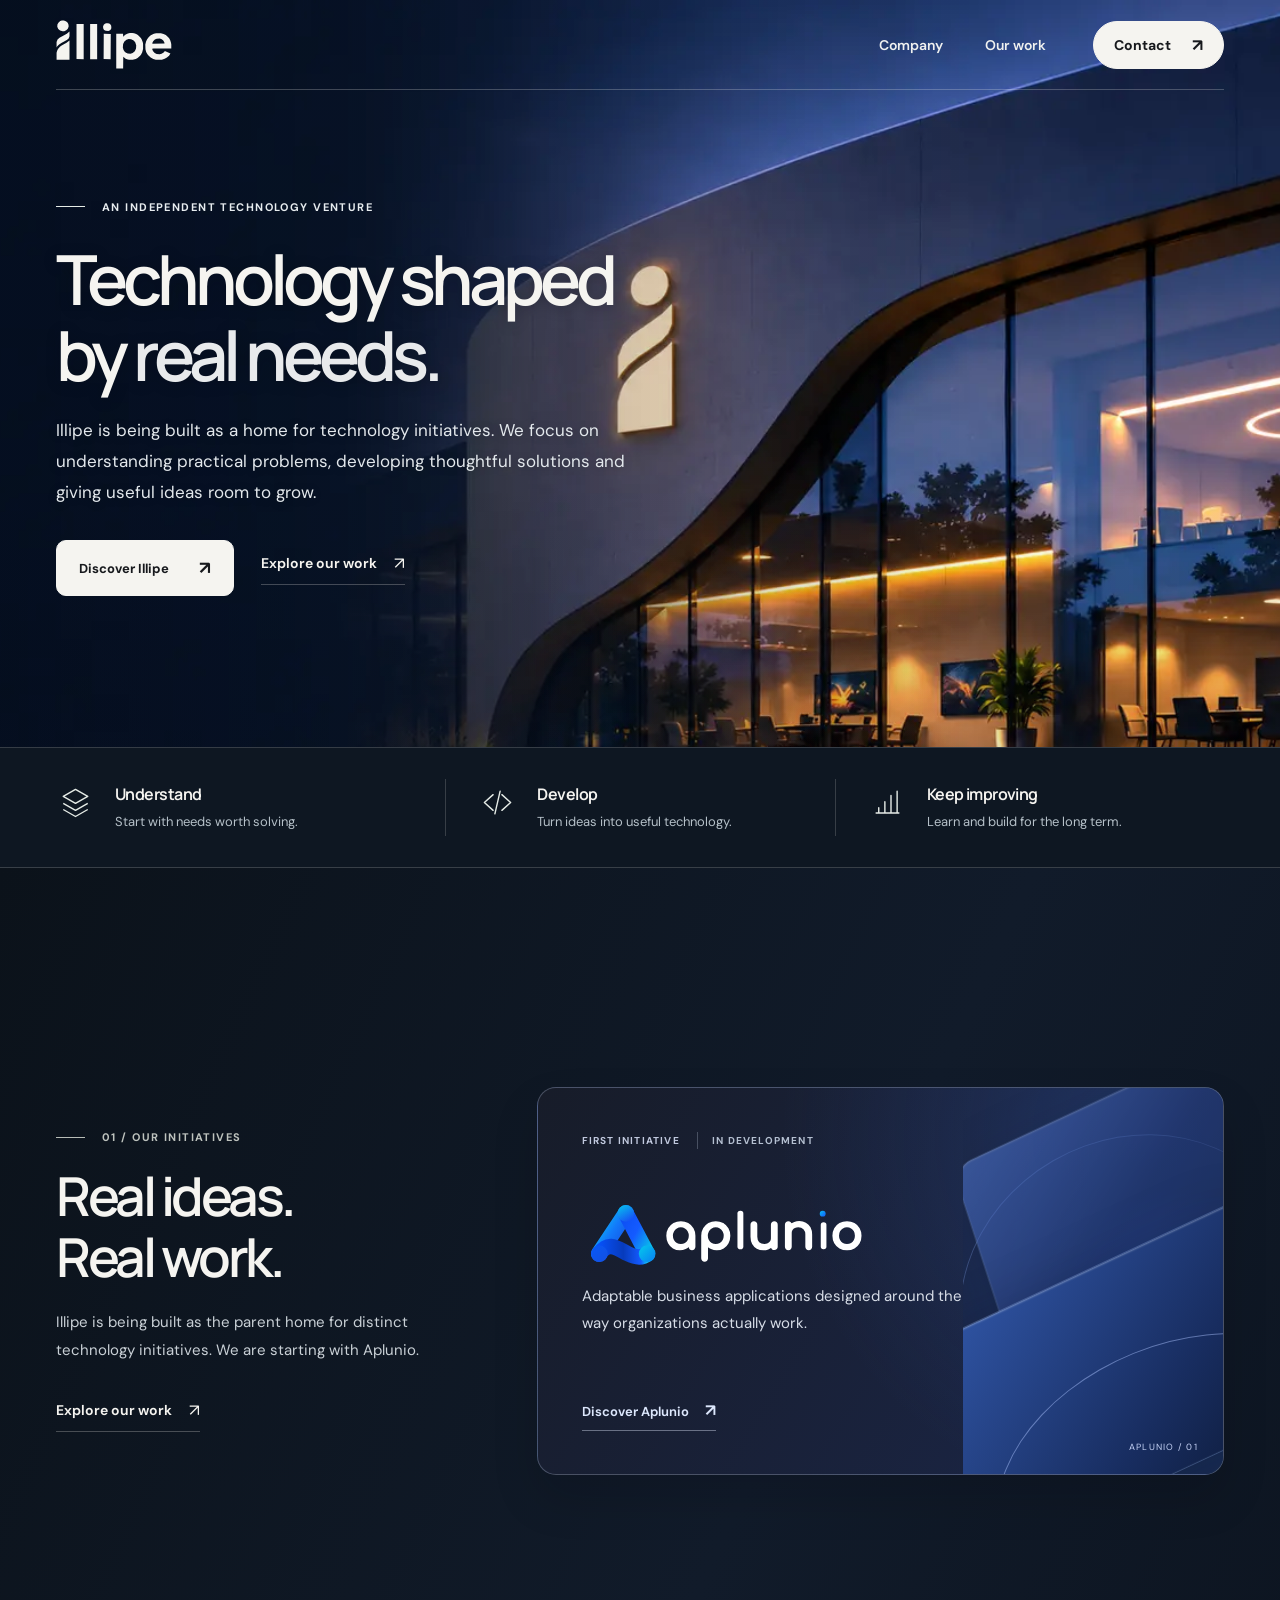
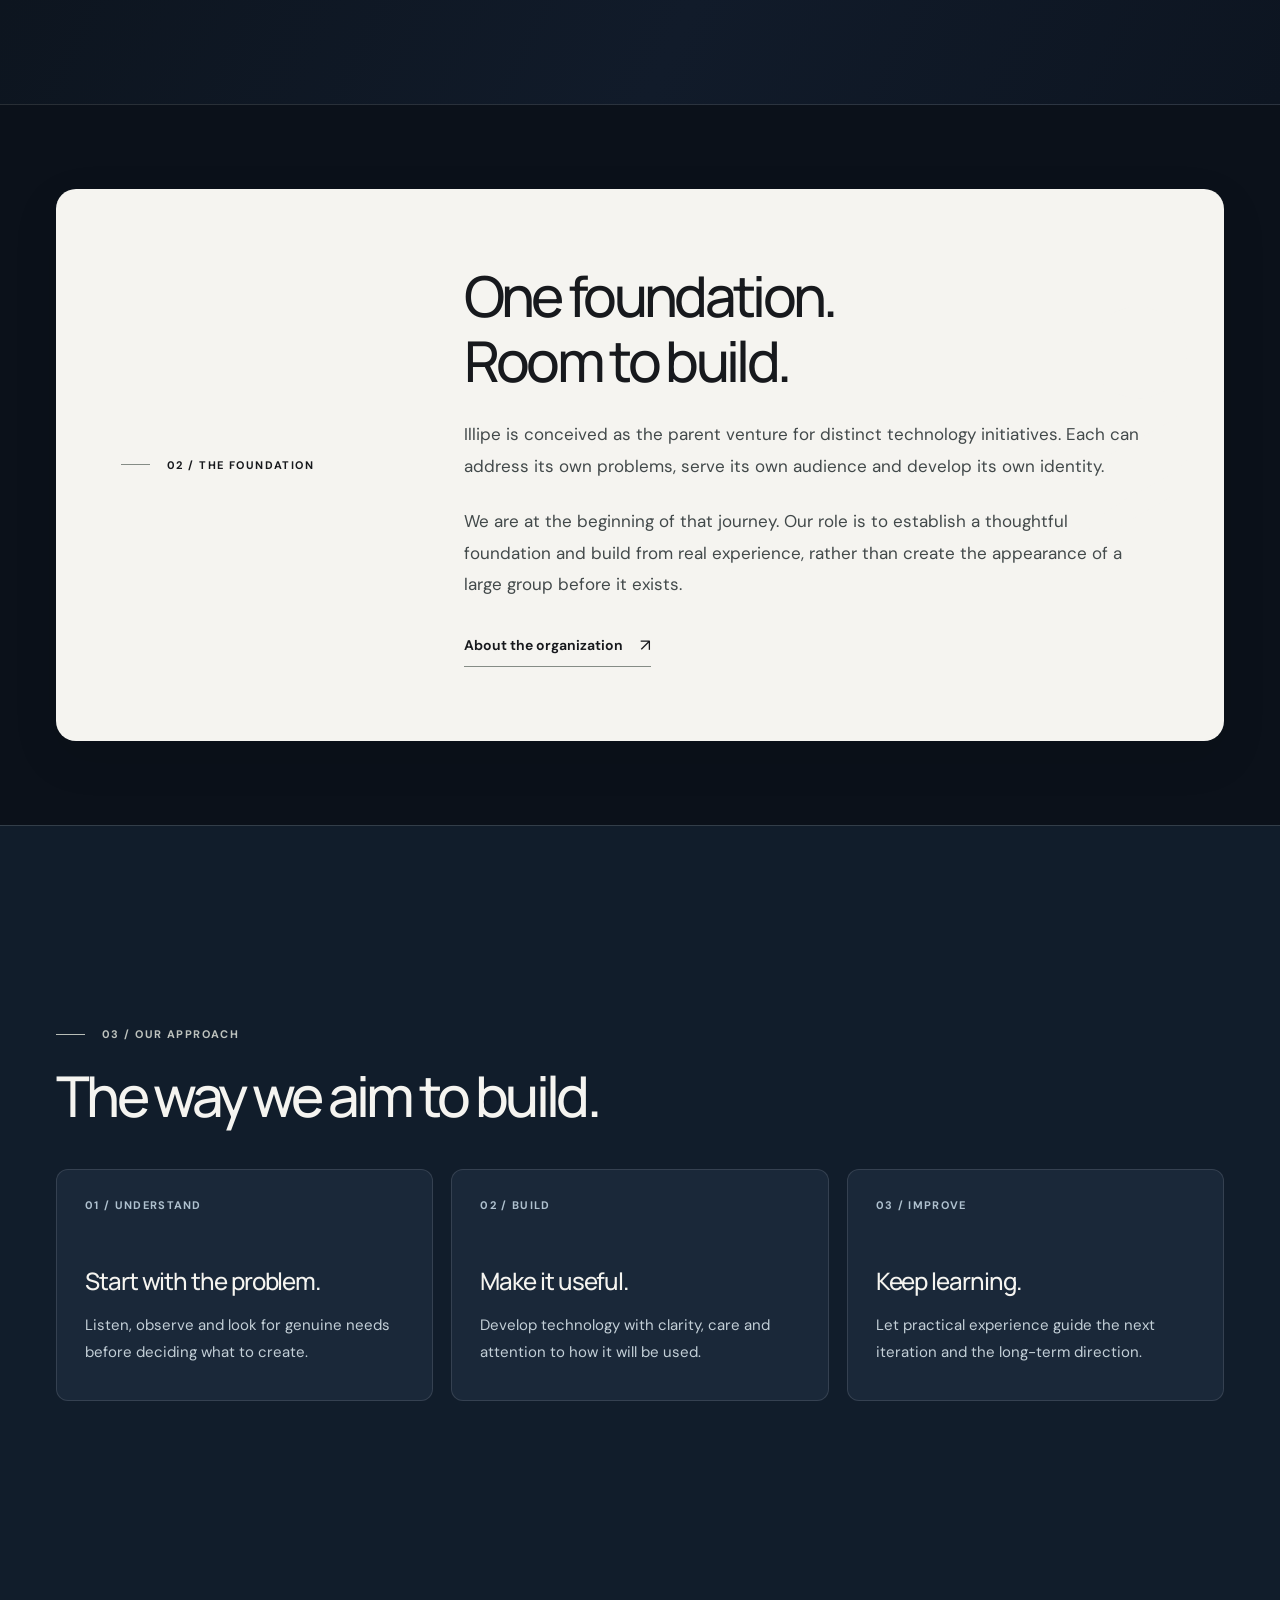
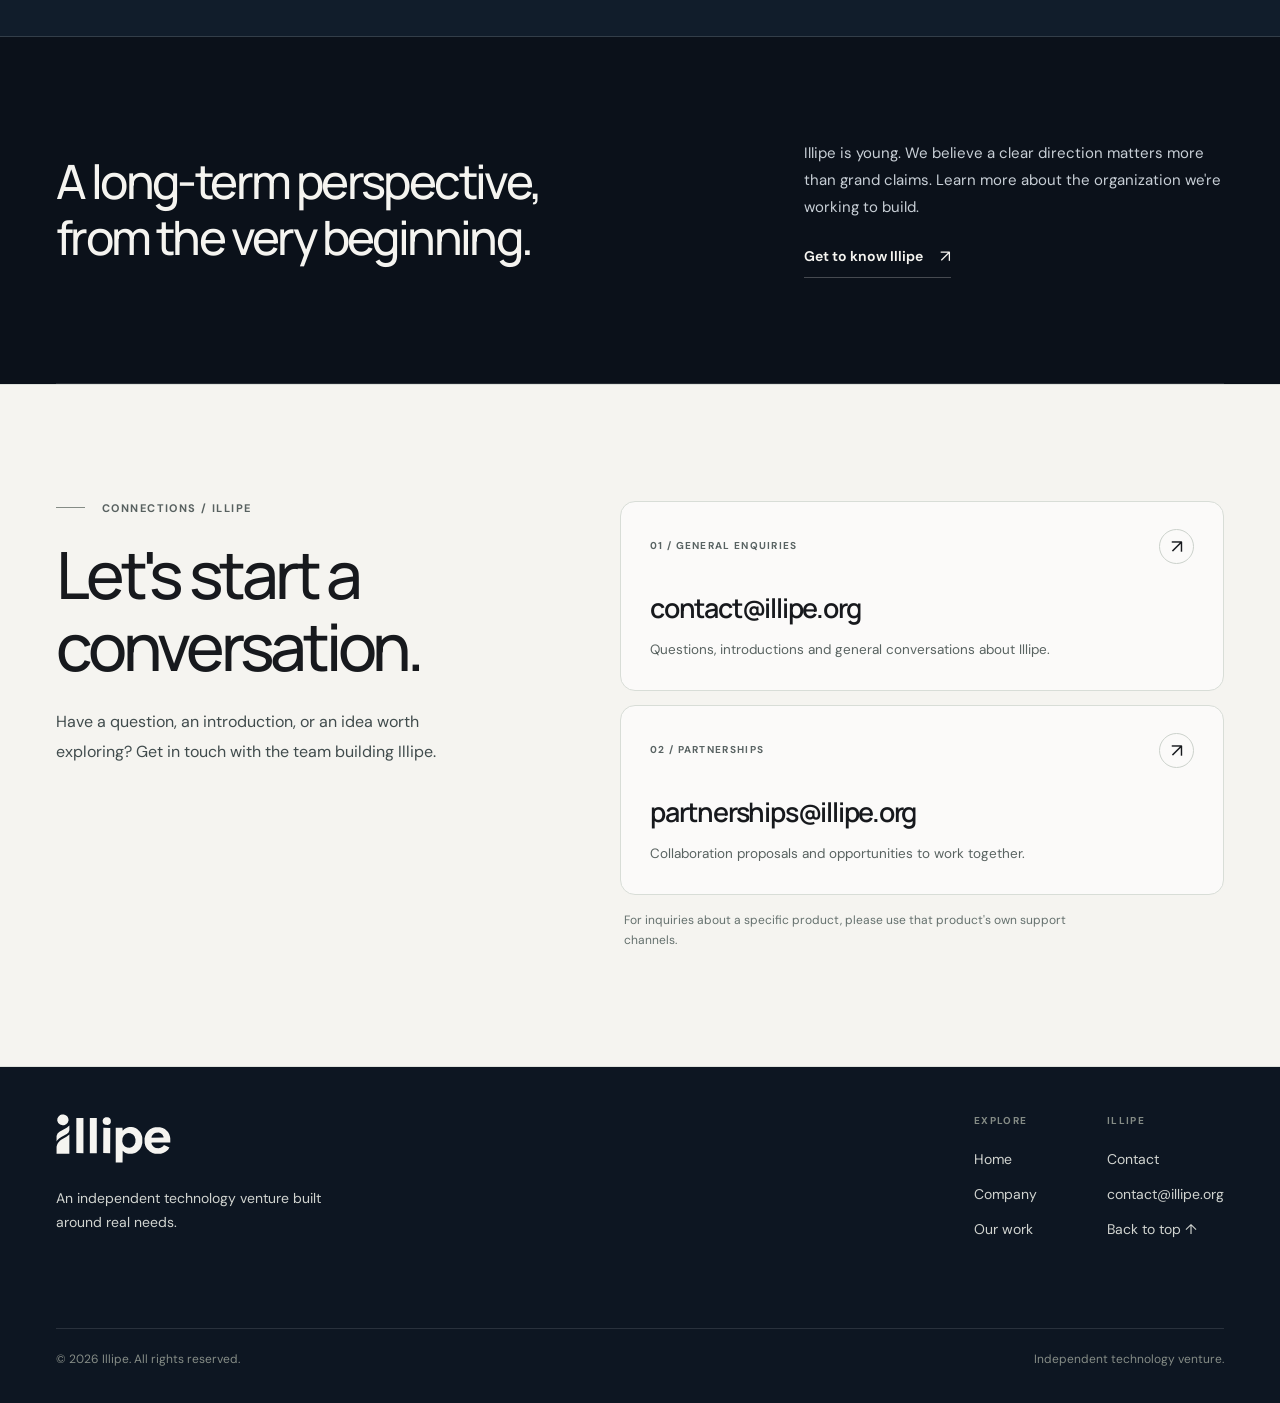
==== commit 37b44867: "feat: publish Illipe institutional contact channels" ====
--- a/index.html
+++ b/index.html
@@ -126,13 +126,23 @@
 </section>
 <section class="contact-section" id="contact" aria-labelledby="contact-heading">
   <div data-reveal class="container contact-grid">
-    <div>
-      <div class="section-kicker">Connections</div>
-      <h2 id="contact-heading">Contact Illipe.</h2>
+    <div class="contact-editorial">
+      <div class="section-kicker">Connections / Illipe</div>
+      <h2 id="contact-heading">Let's start a<br>conversation.</h2>
+      <p class="contact-intro">Have a question, an introduction, or an idea worth exploring? Get in touch with the team building Illipe.</p>
     </div>
-    <div>
-      <p>Illipe is at an early stage. A verified public channel for professional inquiries will be added here when it is ready.</p>
-      <span class="contact-status">PUBLIC CONTACT DETAILS — IN PREPARATION</span>
+    <div class="contact-list" aria-label="Ways to contact Illipe">
+      <a class="contact-item" href="mailto:contact@illipe.org" aria-label="Email Illipe for general enquiries at contact@illipe.org">
+        <span class="contact-item-top"><span class="contact-category">01 / General enquiries</span><span class="contact-arrow" aria-hidden="true">↗</span></span>
+        <span class="contact-email">contact@illipe.org</span>
+        <span class="contact-purpose">Questions, introductions and general conversations about Illipe.</span>
+      </a>
+      <a class="contact-item" href="mailto:partnerships@illipe.org" aria-label="Email Illipe for partnerships at partnerships@illipe.org">
+        <span class="contact-item-top"><span class="contact-category">02 / Partnerships</span><span class="contact-arrow" aria-hidden="true">↗</span></span>
+        <span class="contact-email">partnerships@illipe.org</span>
+        <span class="contact-purpose">Collaboration proposals and opportunities to work together.</span>
+      </a>
+      <p class="contact-note">For inquiries about a specific product, please use that product's own support channels.</p>
     </div>
   </div>
 </section></main>
@@ -142,7 +152,7 @@
       <div><a class="wordmark" href="/" aria-label="Illipe — home"><img src="/assets/illipe-wordmark.svg" width="116" height="50" alt="illipe" /></a><p class="footer-descriptor">An independent technology venture built around real needs.</p></div>
       <nav class="footer-nav" aria-label="Footer navigation">
         <div class="footer-nav-col"><strong>EXPLORE</strong><a href="/">Home</a><a href="/company/">Company</a><a href="/work/">Our work</a></div>
-        <div class="footer-nav-col"><strong>ILLIPE</strong><a href="/#contact">Contact</a><a href="#top">Back to top ↑</a></div>
+        <div class="footer-nav-col"><strong>ILLIPE</strong><a href="/#contact">Contact</a><a href="mailto:contact@illipe.org">contact@illipe.org</a><a href="#top">Back to top ↑</a></div>
       </nav>
     </div>
     <div class="footer-bottom">
--- a/polish.css
+++ b/polish.css
@@ -477,3 +477,133 @@
   .page-home .hero .display{font-size:clamp(38px,9.7vw,46px)}
 }
 /* The old portrait hero zoom animation is no longer used. */
+
+
+/* Institutional contact channels — Illipe. Public addresses only; admin stays private. */
+.contact-section{
+  background:#F5F4F0;
+  border-top:1px solid #DEE1DC;
+  border-bottom:1px solid #DEE1DC;
+  padding-block:clamp(82px,9vw,130px);
+}
+.contact-section .contact-grid{
+  display:grid;
+  grid-template-columns:minmax(0,.88fr) minmax(0,1.12fr);
+  align-items:start;
+  gap:clamp(38px,7vw,112px);
+}
+.contact-editorial{min-width:0;position:relative}
+.contact-section .contact-editorial .section-kicker{color:#586160}
+.contact-section .contact-grid h2{
+  color:#17191D;
+  margin:23px 0 0;
+  font-size:clamp(40px,5.1vw,70px);
+  line-height:1.11;
+  letter-spacing:-.065em;
+  text-wrap:balance;
+}
+.contact-section .contact-grid .contact-intro{
+  color:#414C4D;
+  max-width:400px;
+  margin-top:25px;
+  font-size:16px;
+  line-height:1.85;
+}
+.contact-list{display:grid;gap:14px;min-width:0}
+.contact-item{
+  color:#17191D;
+  display:flex;
+  flex-direction:column;
+  position:relative;
+  min-width:0;
+  border:1px solid #D8DDD7;
+  background:rgba(255,255,255,.62);
+  border-radius:15px;
+  padding:27px 29px 28px;
+  text-decoration:none;
+  transition:border-color .23s ease,background-color .23s ease,transform .23s ease,box-shadow .23s ease;
+}
+.contact-item:hover{
+  color:#17191D;
+  background:#FFF;
+  border-color:#A1ABA6;
+  transform:translateY(-2px);
+  box-shadow:0 12px 30px rgba(20,28,34,.055);
+}
+.contact-item:focus-visible{
+  outline:3px solid #334C60;
+  outline-offset:4px;
+}
+.contact-item-top{
+  display:flex;
+  justify-content:space-between;
+  align-items:center;
+  gap:14px;
+  margin-bottom:26px;
+}
+.contact-category{
+  color:#596363;
+  font-size:10px;
+  line-height:1.4;
+  letter-spacing:.13em;
+  text-transform:uppercase;
+  font-weight:700;
+}
+.contact-arrow{
+  display:grid;
+  place-items:center;
+  flex:0 0 35px;
+  width:35px;
+  height:35px;
+  border:1px solid #CCD2CC;
+  border-radius:50%;
+  font-size:19px;
+  line-height:1;
+  transition:transform .23s ease,background-color .23s ease,border-color .23s ease;
+}
+.contact-item:hover .contact-arrow{
+  transform:translate(2px,-2px);
+  background:#E9EEEA;
+  border-color:#A1ABA6;
+}
+.contact-email{
+  font-family:"Manrope",sans-serif;
+  font-size:clamp(21px,2.1vw,28px);
+  font-weight:600;
+  line-height:1.35;
+  letter-spacing:-.045em;
+  overflow-wrap:anywhere;
+}
+.contact-purpose{
+  color:#596361;
+  font-size:13.5px;
+  line-height:1.7;
+  margin-top:13px;
+  max-width:440px;
+}
+.contact-grid .contact-note{
+  font-size:12px;
+  line-height:1.65;
+  color:#64706D;
+  max-width:460px;
+  padding:2px 4px 0;
+}
+@media(max-width:800px){
+  .contact-section .contact-grid{grid-template-columns:minmax(0,1fr);gap:37px}
+  .contact-section .contact-grid h2{max-width:680px}
+  .contact-section .contact-grid .contact-intro{max-width:630px}
+}
+@media(max-width:520px){
+  .contact-section{padding-block:75px 79px}
+  .contact-section .contact-grid{gap:29px}
+  .contact-section .contact-grid h2{font-size:clamp(38px,9vw,52px)}
+  .contact-section .contact-grid .contact-intro{font-size:14px;margin-top:18px}
+  .contact-item{padding:22px 21px 23px;border-radius:12px}
+  .contact-item-top{margin-bottom:21px}
+  .contact-email{font-size:clamp(19px,6.15vw,26px)}
+  .contact-purpose{font-size:12.5px}
+}
+@media(prefers-reduced-motion:reduce){
+  .contact-item,.contact-arrow{transition:none}
+  .contact-item:hover,.contact-item:hover .contact-arrow{transform:none}
+}
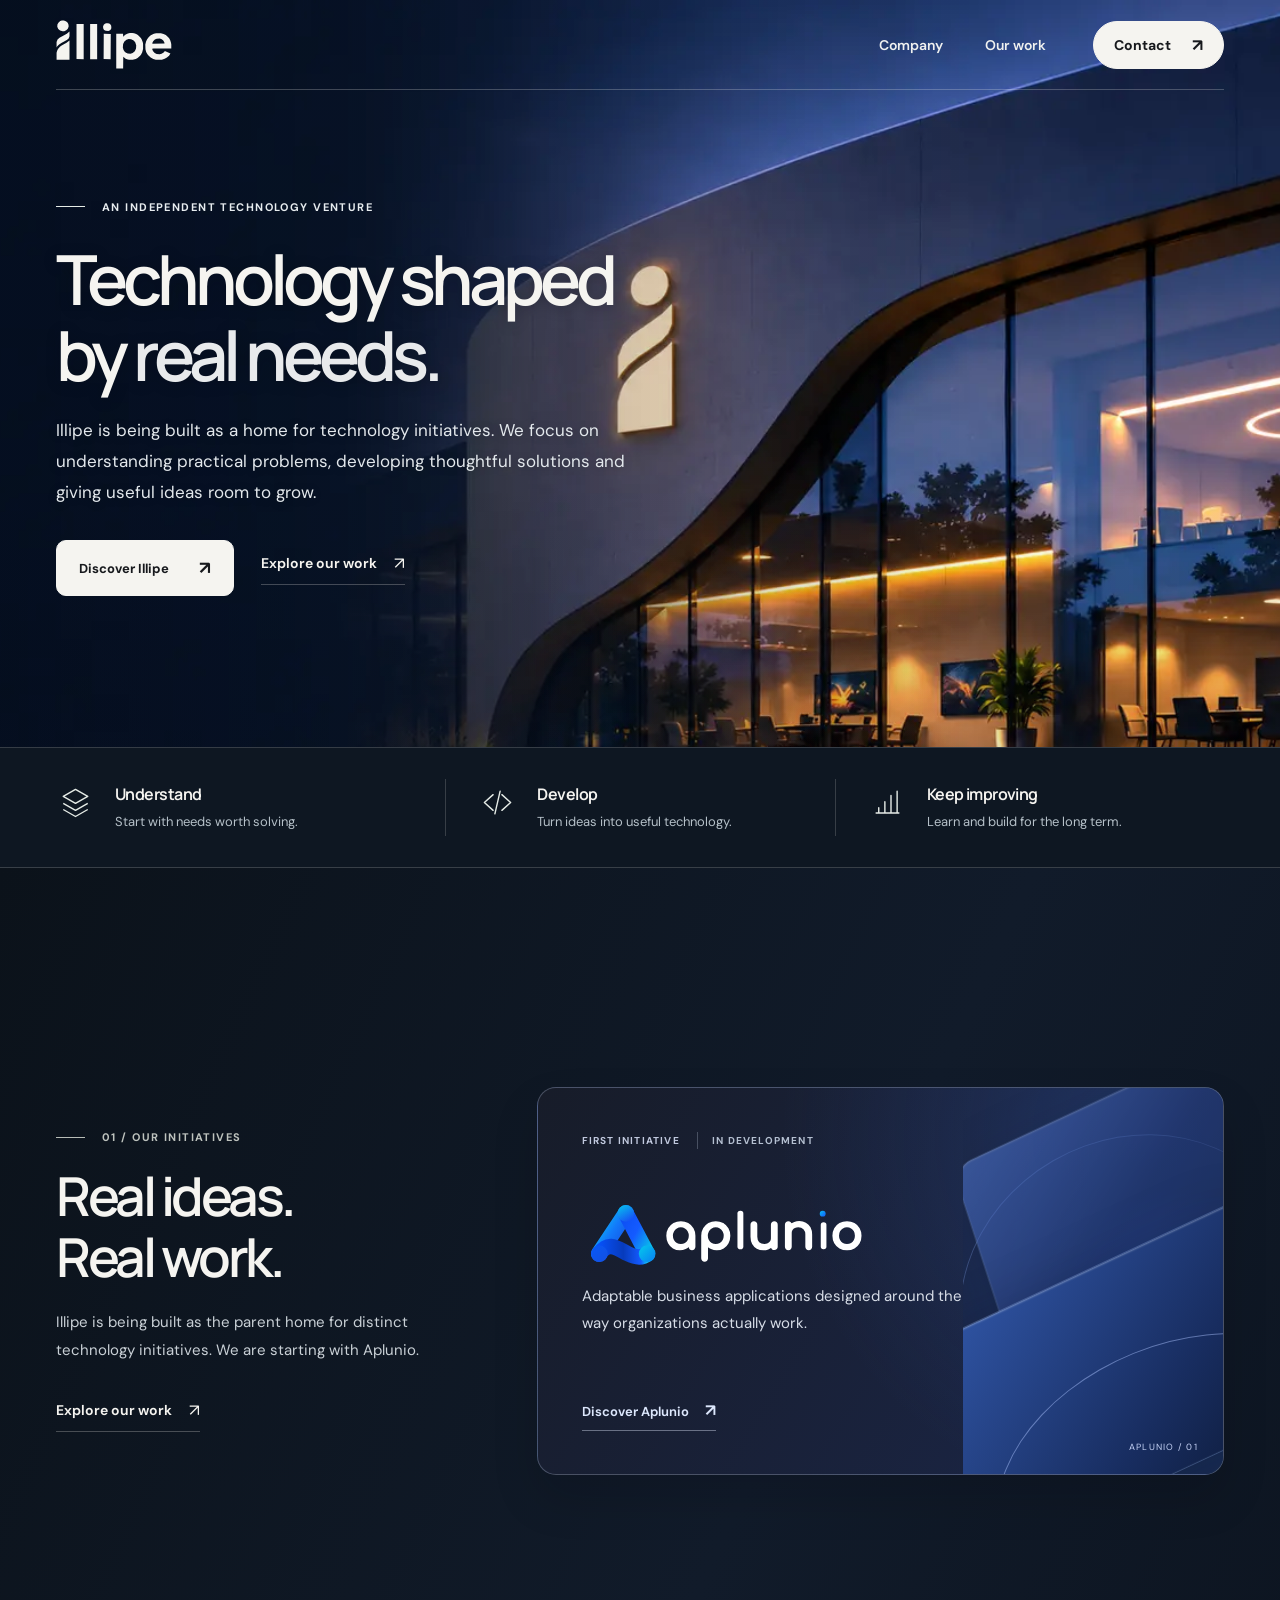
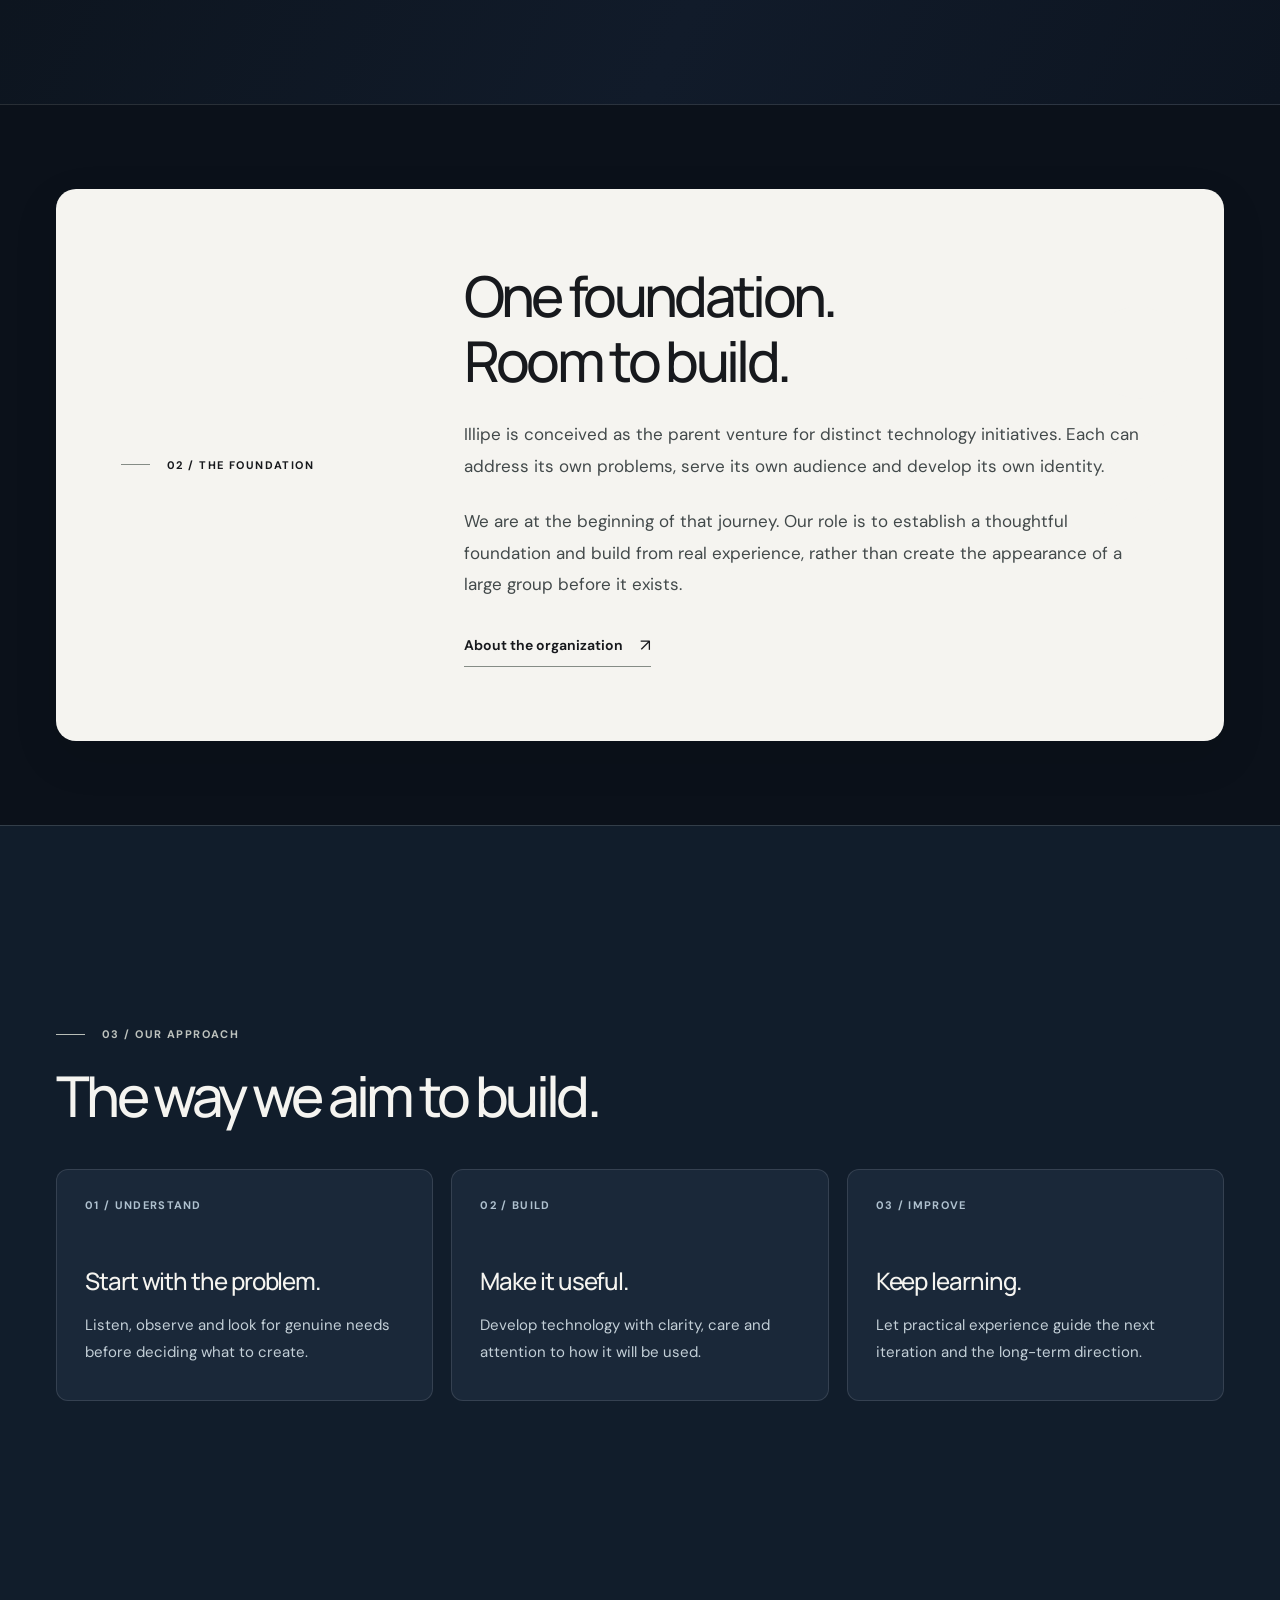
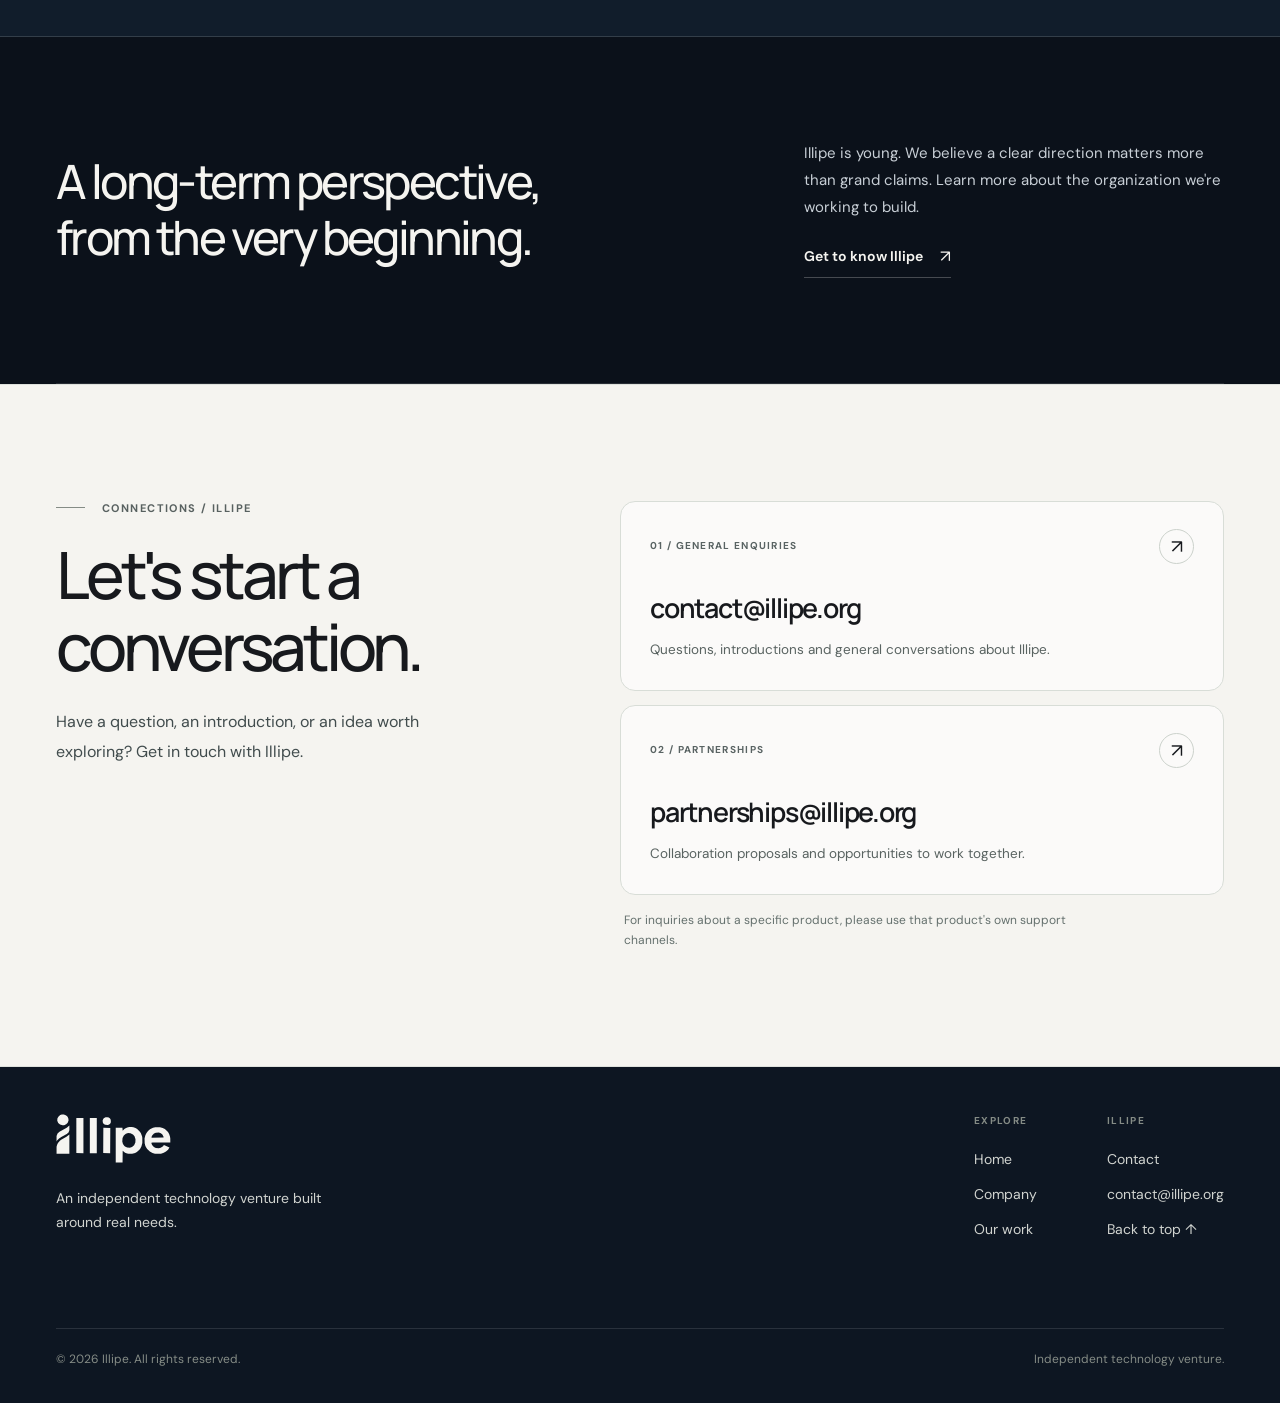
==== commit 5460e478: "copy: keep institutional contact language founder-neutral" ====
--- a/index.html
+++ b/index.html
@@ -129,7 +129,7 @@
     <div class="contact-editorial">
       <div class="section-kicker">Connections / Illipe</div>
       <h2 id="contact-heading">Let's start a<br>conversation.</h2>
-      <p class="contact-intro">Have a question, an introduction, or an idea worth exploring? Get in touch with the team building Illipe.</p>
+      <p class="contact-intro">Have a question, an introduction, or an idea worth exploring? Get in touch with Illipe.</p>
     </div>
     <div class="contact-list" aria-label="Ways to contact Illipe">
       <a class="contact-item" href="mailto:contact@illipe.org" aria-label="Email Illipe for general enquiries at contact@illipe.org">
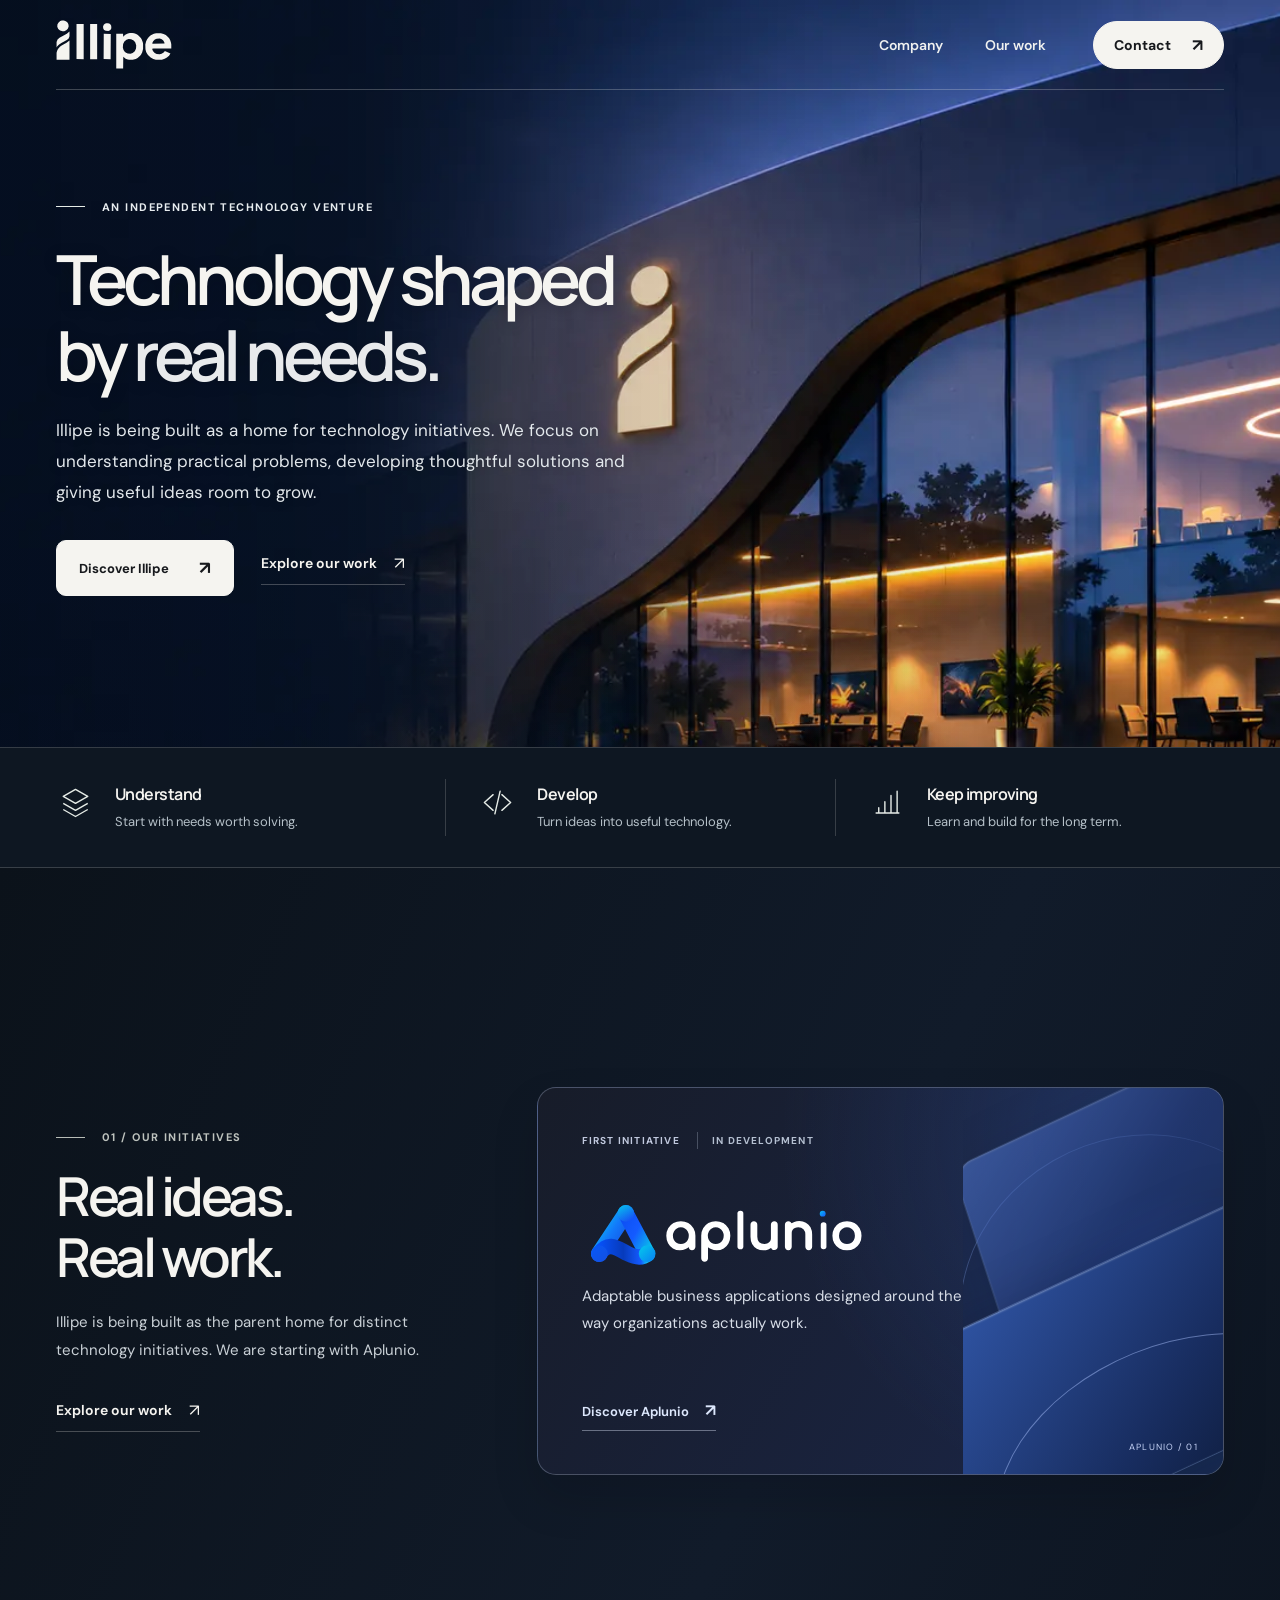
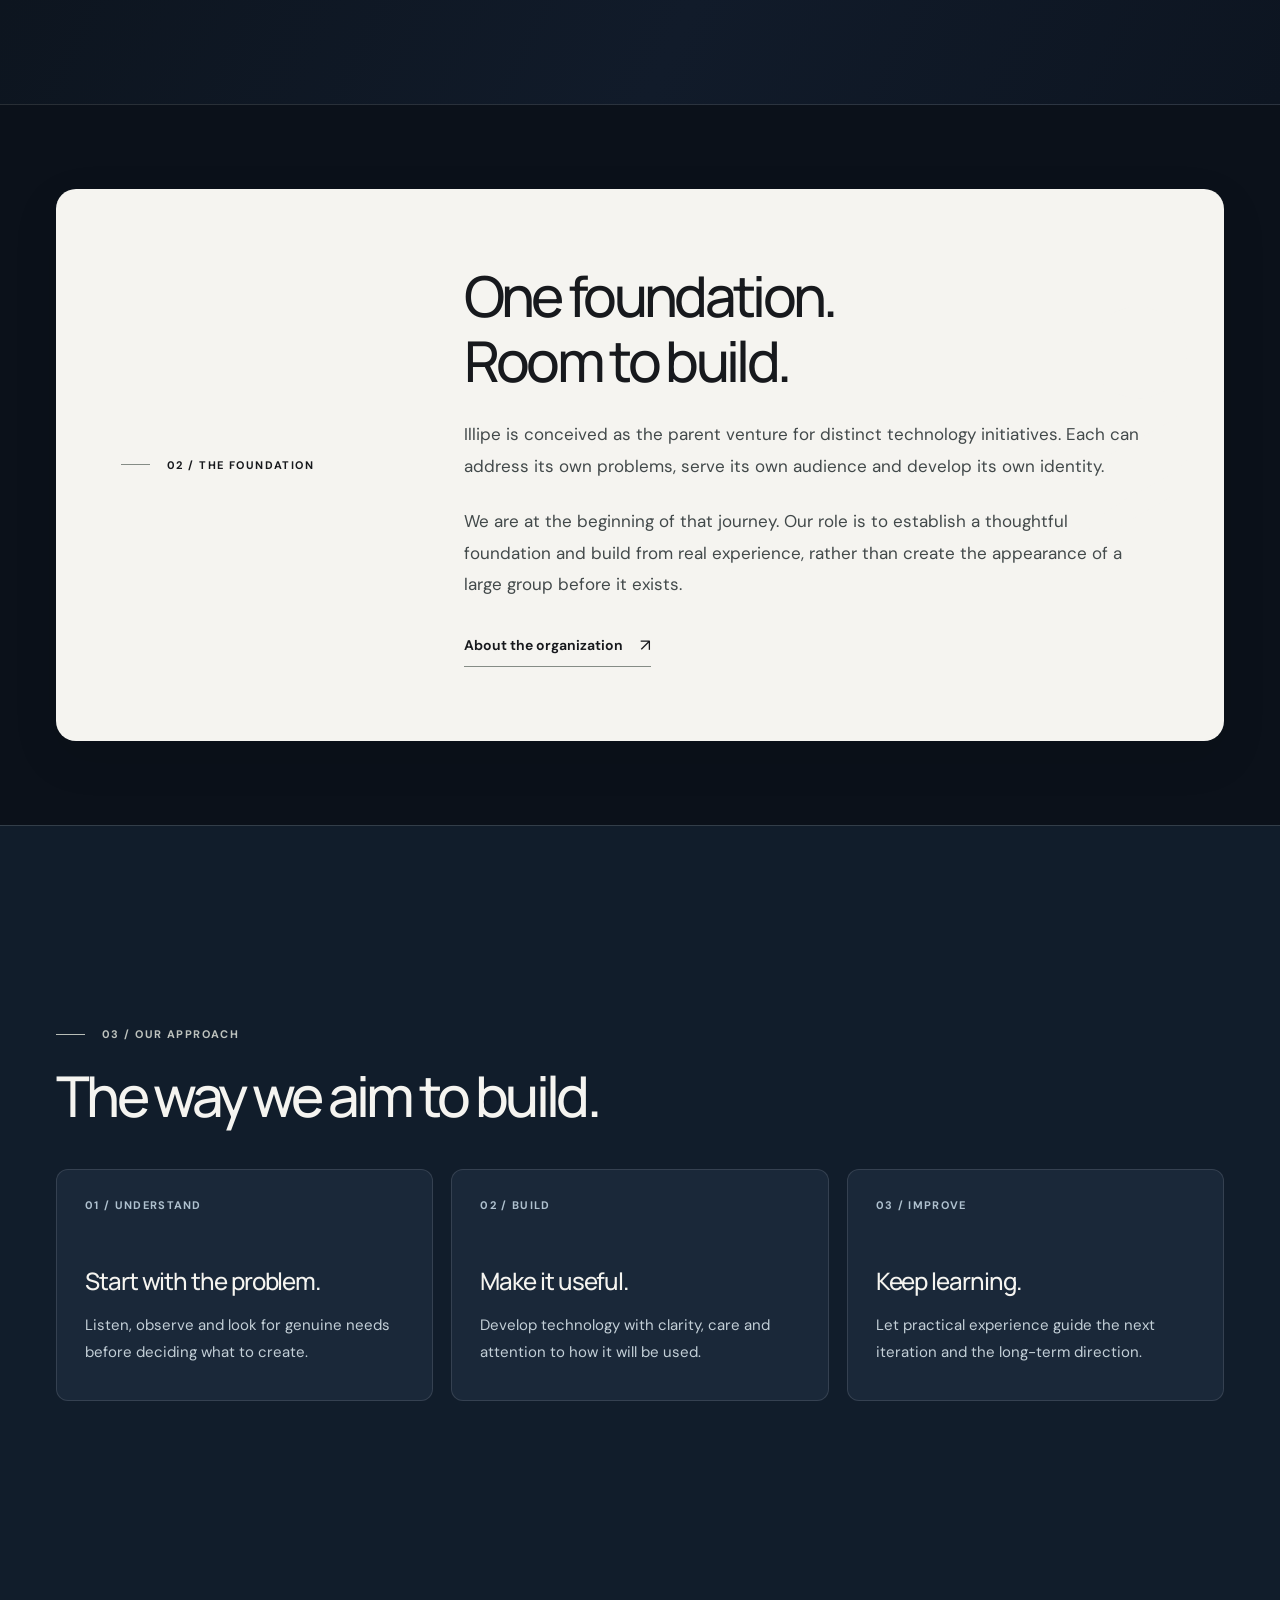
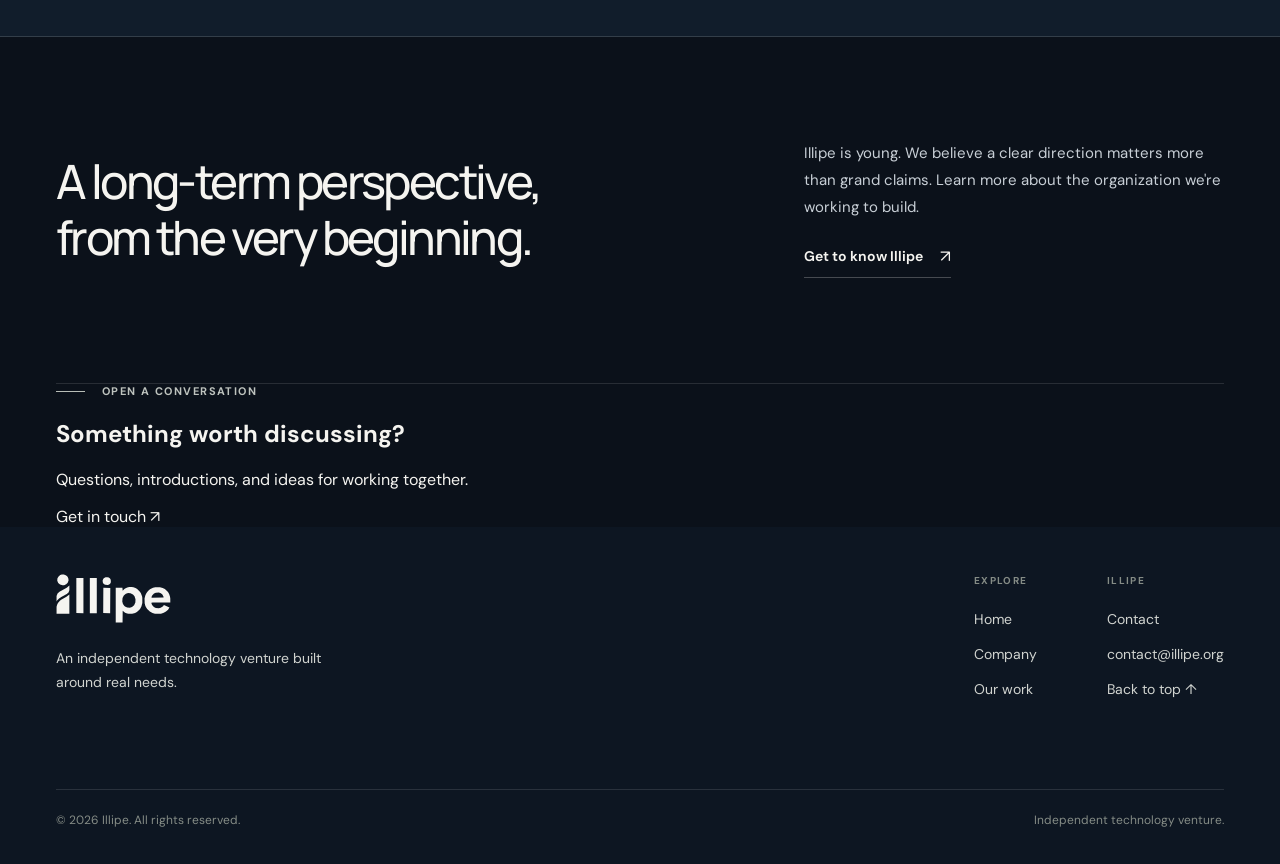
==== commit a2c3cf14: "refactor: direct index.html contact links to dedicated route" ====
--- a/index.html
+++ b/index.html
@@ -35,7 +35,7 @@
         <a href="/company/">Company</a>
         <a href="/work/">Our work</a>
       </nav>
-      <a class="contact-nav" href="/#contact">Contact <span aria-hidden="true">↗</span></a>
+      <a class="contact-nav" href="/contact/">Contact <span aria-hidden="true">↗</span></a>
     </div>
     <button class="menu-toggle" type="button" aria-label="Open navigation" aria-expanded="false" aria-controls="mobile-nav"><span></span><span></span></button>
   </div>
@@ -43,7 +43,7 @@
     <a href="/">Home</a>
     <a href="/company/">Company</a>
     <a href="/work/">Our work</a>
-    <a href="/#contact">Contact</a>
+    <a href="/contact/">Contact</a>
   </nav>
 </header>
   <main id="main">
@@ -124,26 +124,14 @@
     <a class="text-link" href="/company/">Get to know Illipe <span aria-hidden="true">↗</span></a>
   </div>
 </section>
-<section class="contact-section" id="contact" aria-labelledby="contact-heading">
-  <div data-reveal class="container contact-grid">
-    <div class="contact-editorial">
-      <div class="section-kicker">Connections / Illipe</div>
-      <h2 id="contact-heading">Let's start a<br>conversation.</h2>
-      <p class="contact-intro">Have a question, an introduction, or an idea worth exploring? Get in touch with Illipe.</p>
+<section class="inquiry-section" aria-labelledby="inquiry-heading">
+  <div class="container inquiry-inner" data-reveal>
+    <div class="inquiry-copy">
+      <div class="section-kicker">Open a conversation</div>
+      <h2 id="inquiry-heading">Something worth discussing?</h2>
+      <p>Questions, introductions, and ideas for working together.</p>
     </div>
-    <div class="contact-list" aria-label="Ways to contact Illipe">
-      <a class="contact-item" href="mailto:contact@illipe.org" aria-label="Email Illipe for general enquiries at contact@illipe.org">
-        <span class="contact-item-top"><span class="contact-category">01 / General enquiries</span><span class="contact-arrow" aria-hidden="true">↗</span></span>
-        <span class="contact-email">contact@illipe.org</span>
-        <span class="contact-purpose">Questions, introductions and general conversations about Illipe.</span>
-      </a>
-      <a class="contact-item" href="mailto:partnerships@illipe.org" aria-label="Email Illipe for partnerships at partnerships@illipe.org">
-        <span class="contact-item-top"><span class="contact-category">02 / Partnerships</span><span class="contact-arrow" aria-hidden="true">↗</span></span>
-        <span class="contact-email">partnerships@illipe.org</span>
-        <span class="contact-purpose">Collaboration proposals and opportunities to work together.</span>
-      </a>
-      <p class="contact-note">For inquiries about a specific product, please use that product's own support channels.</p>
-    </div>
+    <a class="inquiry-action" href="/contact/">Get in touch <span aria-hidden="true">↗</span></a>
   </div>
 </section></main>
   <footer class="site-footer">
@@ -152,7 +140,7 @@
       <div><a class="wordmark" href="/" aria-label="Illipe — home"><img src="/assets/illipe-wordmark.svg" width="116" height="50" alt="illipe" /></a><p class="footer-descriptor">An independent technology venture built around real needs.</p></div>
       <nav class="footer-nav" aria-label="Footer navigation">
         <div class="footer-nav-col"><strong>EXPLORE</strong><a href="/">Home</a><a href="/company/">Company</a><a href="/work/">Our work</a></div>
-        <div class="footer-nav-col"><strong>ILLIPE</strong><a href="/#contact">Contact</a><a href="mailto:contact@illipe.org">contact@illipe.org</a><a href="#top">Back to top ↑</a></div>
+        <div class="footer-nav-col"><strong>ILLIPE</strong><a href="/contact/">Contact</a><a href="mailto:contact@illipe.org">contact@illipe.org</a><a href="#top">Back to top ↑</a></div>
       </nav>
     </div>
     <div class="footer-bottom">
